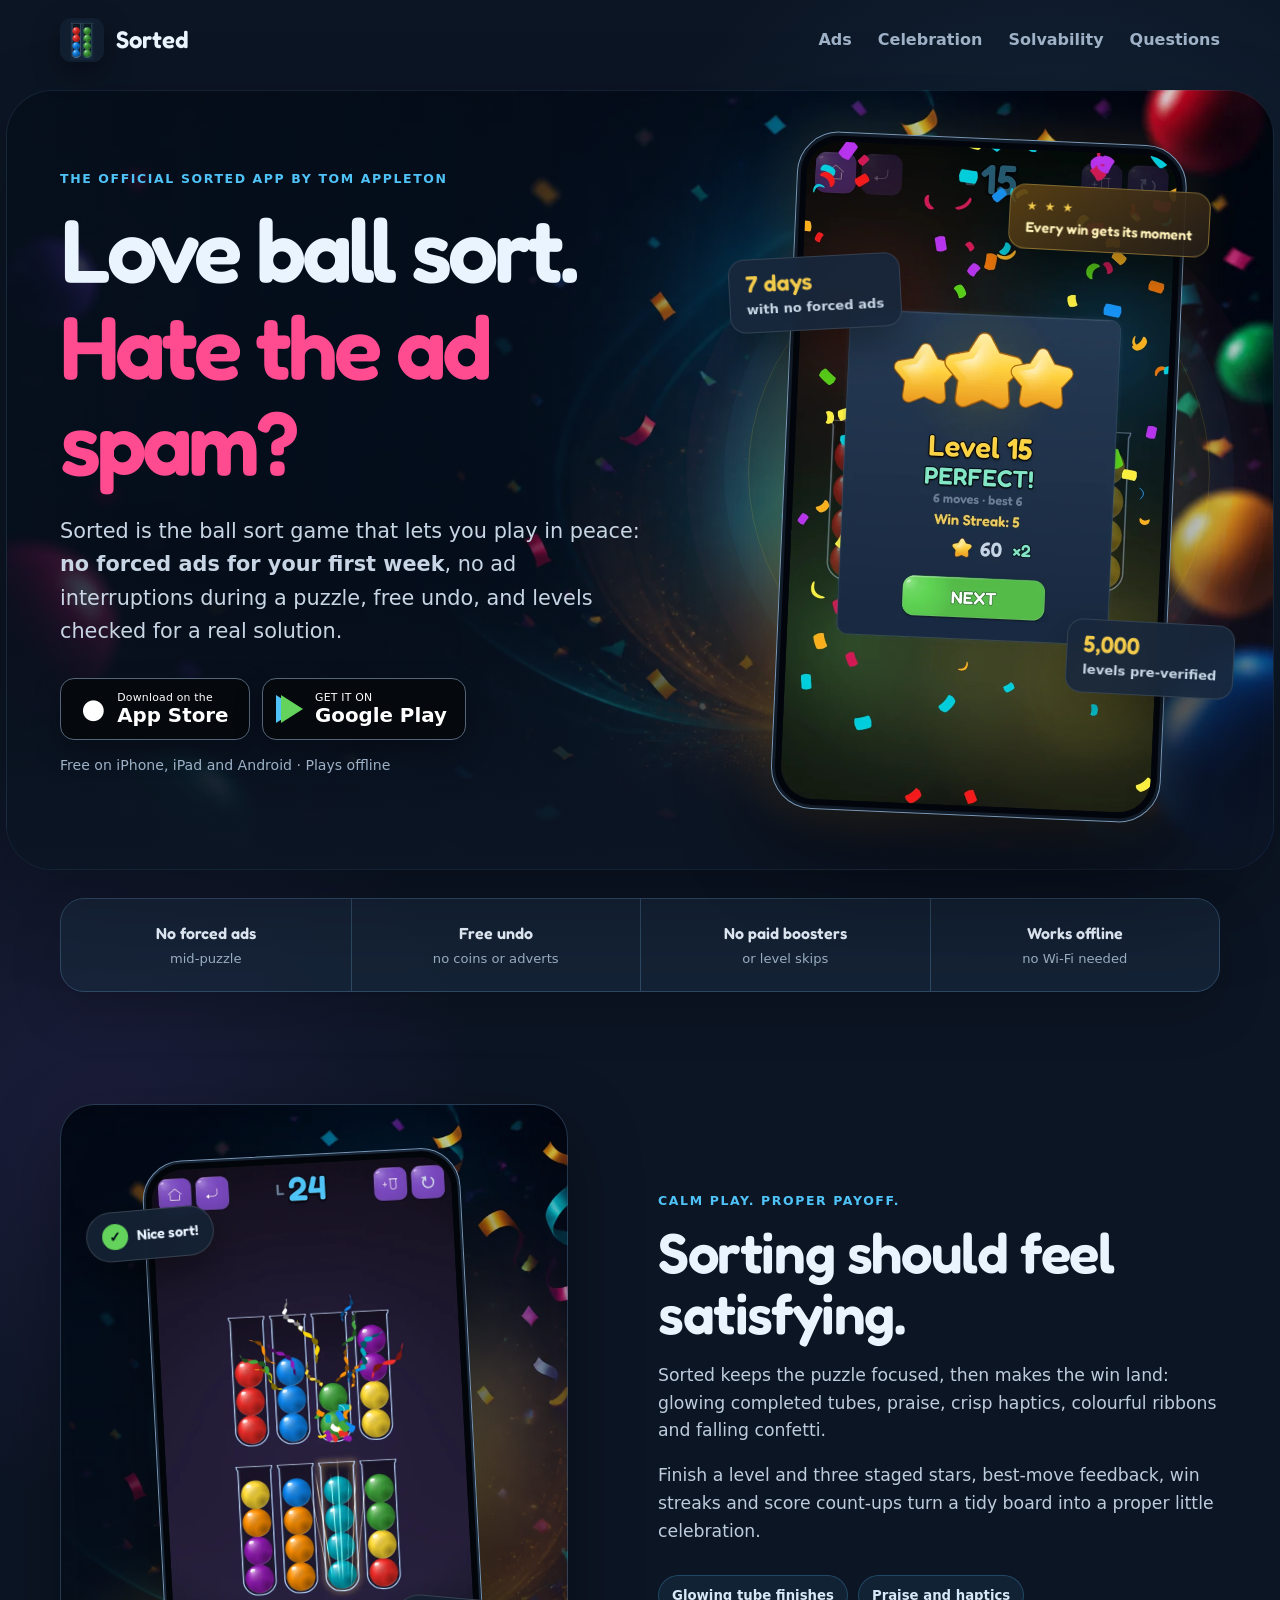
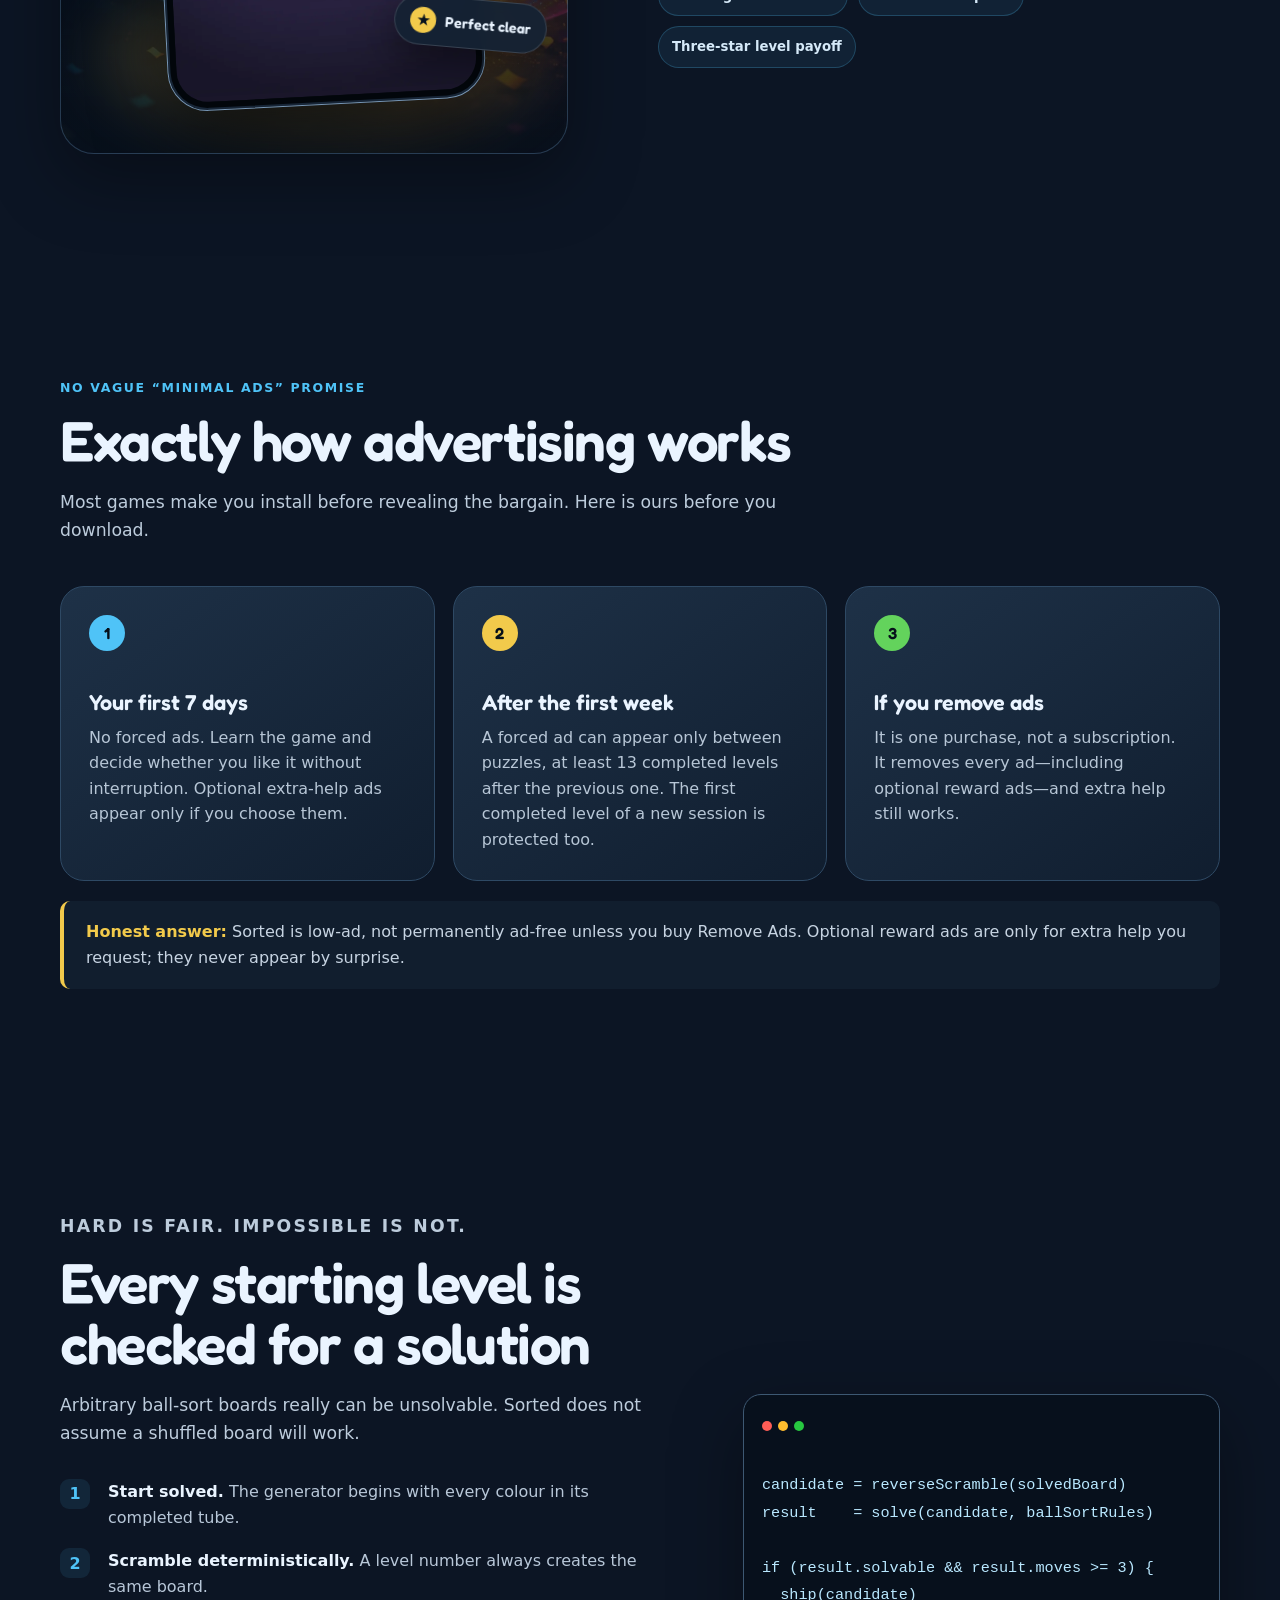
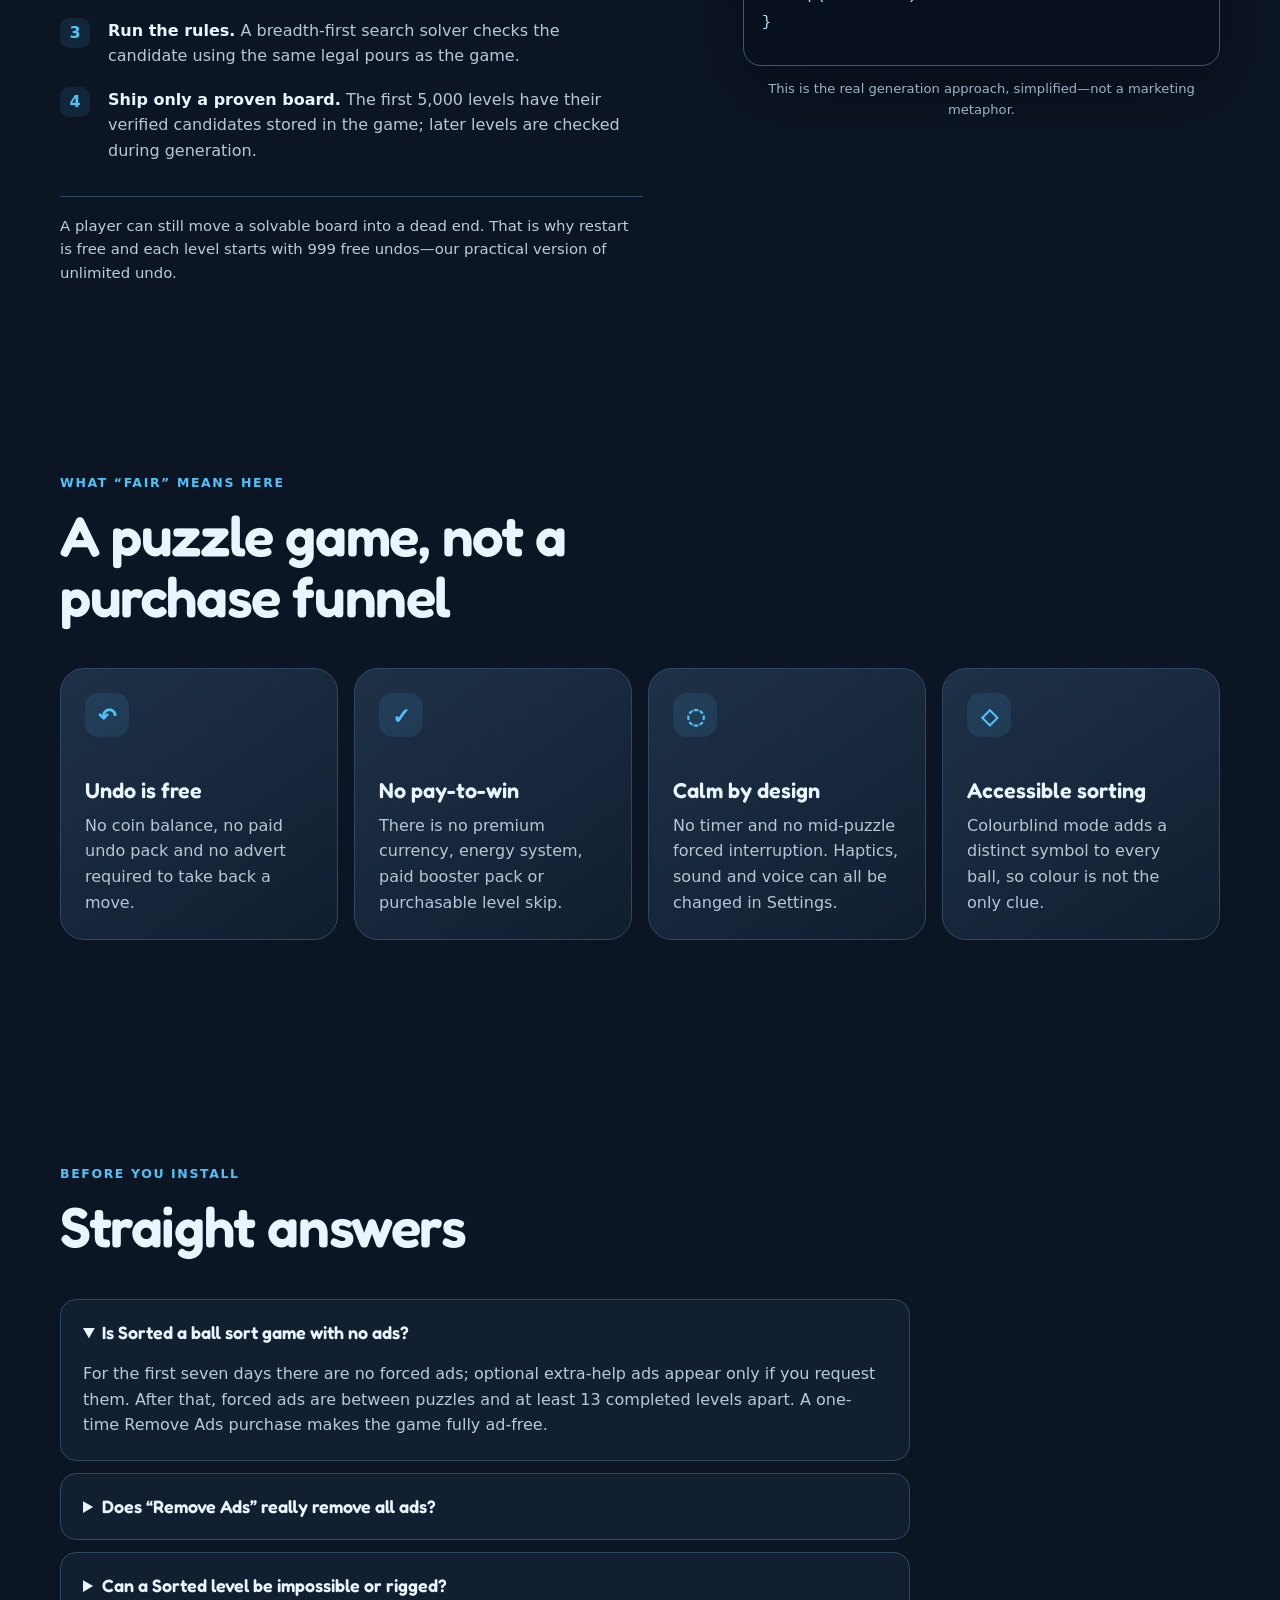
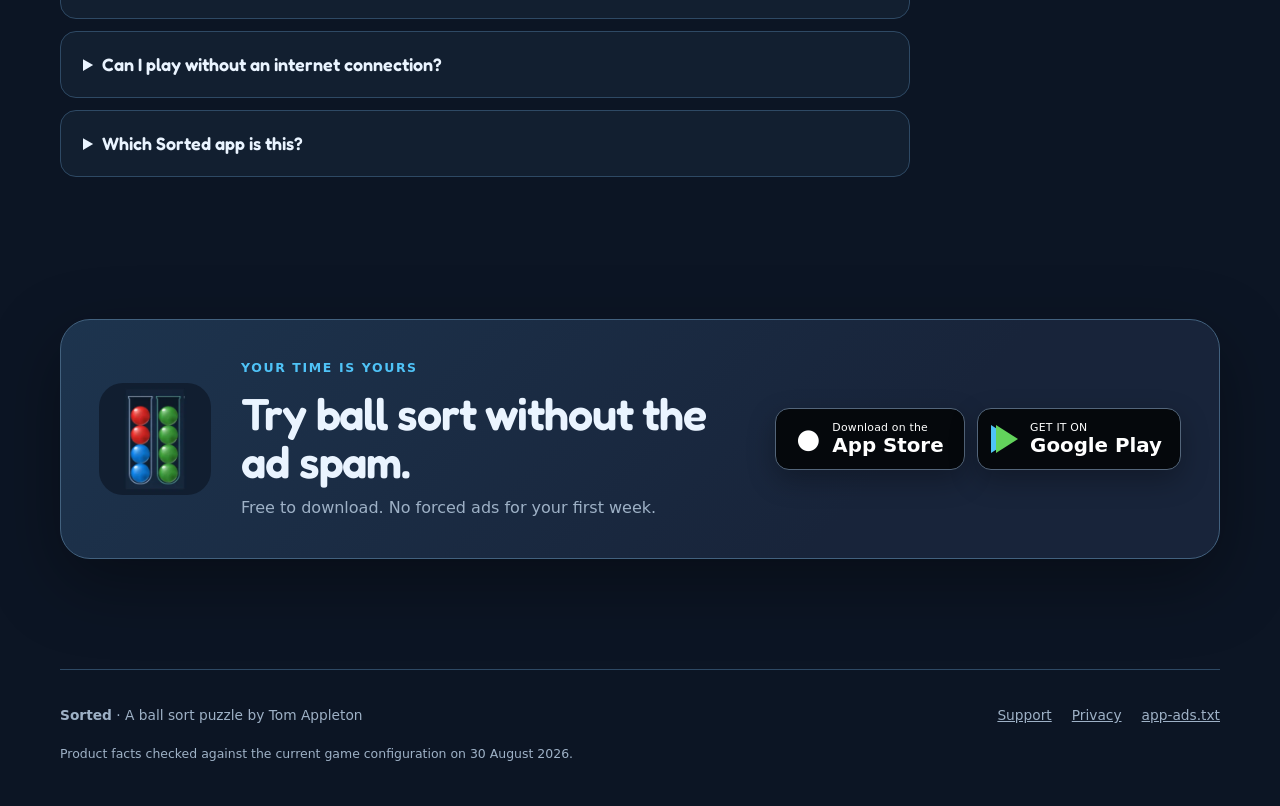
==== index.html @ 314ac83a "Make Sorted's celebration the visual hero" ====
<!doctype html>
<html lang="en-GB">
<head>
  <meta charset="utf-8">
  <meta name="viewport" content="width=device-width, initial-scale=1">
  <title>Sorted: Ball Sort Without Ad Spam | iPhone &amp; Android</title>
  <meta name="description" content="Sorted is a fair ball sort game: no forced ads for 7 days, then only between puzzles and at least 13 completed levels apart. Free undo and solvable levels.">
  <link rel="canonical" href="https://sortedballsort.com/">
  <meta name="robots" content="index,follow,max-image-preview:large,max-snippet:-1,max-video-preview:-1">
  <meta name="msvalidate.01" content="C25B80E7D1BDB212590860220D2B8833">
  <meta name="theme-color" content="#0c1524">

  <meta property="og:type" content="website">
  <meta property="og:site_name" content="Sorted Ball Sort">
  <meta property="og:title" content="Love ball sort. Hate the ad spam?">
  <meta property="og:description" content="Try Sorted: no forced ads for your first week, no interruptions mid-puzzle, free undo and 5,000 solution-checked levels.">
  <meta property="og:url" content="https://sortedballsort.com/">
  <meta property="og:image" content="https://sortedballsort.com/assets/sorted-ball-sort-no-ad-spam.png">
  <meta property="og:image:width" content="1200">
  <meta property="og:image:height" content="630">
  <meta property="og:image:alt" content="Sorted ball sort game with the words Love ball sort, hate the ad spam?">
  <meta name="twitter:card" content="summary_large_image">

  <link rel="icon" href="/assets/sorted-icon.webp" type="image/webp">
  <link rel="preload" href="/assets/fredoka-semibold.ttf" as="font" type="font/ttf" crossorigin>
  <link rel="preload" href="/assets/celebration-backdrop-v2.webp" as="image" type="image/webp">
  <link rel="preload" href="/assets/level-complete-celebration-v2.webp" as="image" type="image/webp" fetchpriority="high">
  <link rel="stylesheet" href="/styles.css">

  <script type="application/ld+json">
  {
    "@context": "https://schema.org",
    "@type": "MobileApplication",
    "name": "Sorted",
    "alternateName": ["Sorted Ball Sort", "Ball Sort Puzzle: Sorted", "SORTED - ball sort game"],
    "description": "A low-ad ball sort puzzle with free undo, solution-checked levels and offline play.",
    "url": "https://sortedballsort.com/",
    "image": "https://sortedballsort.com/assets/sorted-icon.webp",
    "screenshot": [
      "https://sortedballsort.com/assets/level-complete-celebration-v2.webp",
      "https://sortedballsort.com/assets/tube-celebration-v2.webp",
      "https://sortedballsort.com/assets/sorted-colorblind.webp"
    ],
    "applicationCategory": "GameApplication",
    "applicationSubCategory": "Puzzle game",
    "operatingSystem": "iOS 15 or later; Android 7 or later",
    "isAccessibleForFree": true,
    "offers": {
      "@type": "Offer",
      "price": "0",
      "priceCurrency": "USD",
      "description": "Free download with an optional one-time Remove Ads purchase"
    },
    "author": {
      "@type": "Person",
      "name": "Tom Appleton"
    },
    "publisher": {
      "@type": "Organization",
      "name": "Lodestone Games",
      "url": "https://lodestonegames.github.io/"
    },
    "sameAs": [
      "https://apps.apple.com/app/id6759809485",
      "https://play.google.com/store/apps/details?id=com.infinitygames.ballsort"
    ],
    "featureList": [
      "No forced ads for the first seven days",
      "Forced ads only between puzzles and at least thirteen completed levels apart",
      "Free undo with no purchase or ad required",
      "Five thousand pre-verified solvable levels",
      "Offline play",
      "Colourblind mode",
      "One-time Remove Ads purchase"
    ]
  }
  </script>
</head>
<body>
  <a class="skip-link" href="#main">Skip to content</a>

  <header class="site-header" aria-label="Main navigation">
    <a class="brand" href="/" aria-label="Sorted home">
      <img src="/assets/sorted-icon.webp" width="44" height="44" alt="">
      <span>Sorted</span>
    </a>
    <nav>
      <a href="#ads">Ads</a>
      <a href="#celebration">Celebration</a>
      <a href="#solvable">Solvability</a>
      <a href="#questions">Questions</a>
    </nav>
  </header>

  <main id="main">
    <section class="hero">
      <div class="hero-backdrop" aria-hidden="true"></div>
      <div class="hero-copy">
        <p class="eyebrow">The official Sorted app by Tom Appleton</p>
        <h1>Love ball sort.<br><span>Hate the ad spam?</span></h1>
        <p class="lede">Sorted is the ball sort game that lets you play in peace: <strong>no forced ads for your first week</strong>, no ad interruptions during a puzzle, free undo, and levels checked for a real solution.</p>
        <div class="store-actions" aria-label="Download Sorted">
          <a class="store-button apple" href="/go/ios/" rel="nofollow">
            <span class="store-mark" aria-hidden="true">●</span>
            <span><small>Download on the</small>App Store</span>
          </a>
          <a class="store-button play" href="/go/android/" rel="nofollow">
            <span class="play-mark" aria-hidden="true"></span>
            <span><small>GET IT ON</small>Google Play</span>
          </a>
        </div>
        <p class="platform-note">Free on iPhone, iPad and Android · Plays offline</p>
      </div>

      <div class="hero-visual" aria-label="Sorted celebrating a perfectly completed ball-sort level">
        <div class="celebration-ring" aria-hidden="true"></div>
        <div class="phone-frame hero-phone">
          <img src="/assets/level-complete-celebration-v2.webp" width="700" height="1244" alt="Sorted level 15 complete with three gold stars, Perfect praise, a five-win streak and falling confetti" fetchpriority="high">
        </div>
        <div class="proof-chip chip-one"><strong>7 days</strong><span>with no forced ads</span></div>
        <div class="proof-chip chip-two"><strong>5,000</strong><span>levels pre-verified</span></div>
        <div class="fanfare-chip"><span aria-hidden="true">★ ★ ★</span><strong>Every win gets its moment</strong></div>
      </div>
    </section>

    <section class="trust-strip" aria-label="Key benefits">
      <div><strong>No forced ads</strong><span>mid-puzzle</span></div>
      <div><strong>Free undo</strong><span>no coins or adverts</span></div>
      <div><strong>No paid boosters</strong><span>or level skips</span></div>
      <div><strong>Works offline</strong><span>no Wi-Fi needed</span></div>
    </section>

    <section class="section celebration-section" id="celebration">
      <div class="celebration-showcase">
        <div class="celebration-screen">
          <img src="/assets/tube-celebration-v2.webp" width="700" height="1244" alt="A completed cyan tube glowing as colourful curled confetti flies across a real Sorted puzzle" loading="lazy">
        </div>
        <div class="celebration-badge badge-praise"><span>✓</span><strong>Nice sort!</strong></div>
        <div class="celebration-badge badge-reward"><span>★</span><strong>Perfect clear</strong></div>
      </div>
      <div class="celebration-copy">
        <p class="eyebrow">Calm play. Proper payoff.</p>
        <h2>Sorting should feel satisfying.</h2>
        <p>Sorted keeps the puzzle focused, then makes the win land: glowing completed tubes, praise, crisp haptics, colourful ribbons and falling confetti.</p>
        <p>Finish a level and three staged stars, best-move feedback, win streaks and score count-ups turn a tidy board into a proper little celebration.</p>
        <div class="reward-notes" aria-label="Celebration features">
          <span>Glowing tube finishes</span>
          <span>Praise and haptics</span>
          <span>Three-star level payoff</span>
        </div>
      </div>
    </section>

    <section class="section ads-section" id="ads">
      <div class="section-heading">
        <p class="eyebrow">No vague “minimal ads” promise</p>
        <h2>Exactly how advertising works</h2>
        <p>Most games make you install before revealing the bargain. Here is ours before you download.</p>
      </div>

      <div class="ad-timeline">
        <article>
          <span class="step">1</span>
          <h3>Your first 7 days</h3>
          <p>No forced ads. Learn the game and decide whether you like it without interruption. Optional extra-help ads appear only if you choose them.</p>
        </article>
        <article>
          <span class="step">2</span>
          <h3>After the first week</h3>
          <p>A forced ad can appear only between puzzles, at least 13 completed levels after the previous one. The first completed level of a new session is protected too.</p>
        </article>
        <article>
          <span class="step">3</span>
          <h3>If you remove ads</h3>
          <p>It is one purchase, not a subscription. It removes every ad—including optional reward ads—and extra help still works.</p>
        </article>
      </div>

      <aside class="honest-note">
        <strong>Honest answer:</strong> Sorted is low-ad, not permanently ad-free unless you buy Remove Ads. Optional reward ads are only for extra help you request; they never appear by surprise.
      </aside>
    </section>

    <section class="section solvable-section" id="solvable">
      <div class="solvable-copy">
        <p class="eyebrow">Hard is fair. Impossible is not.</p>
        <h2>Every starting level is checked for a solution</h2>
        <p>Arbitrary ball-sort boards really can be unsolvable. Sorted does not assume a shuffled board will work.</p>
        <ol class="verification-list">
          <li><strong>Start solved.</strong> The generator begins with every colour in its completed tube.</li>
          <li><strong>Scramble deterministically.</strong> A level number always creates the same board.</li>
          <li><strong>Run the rules.</strong> A breadth-first search solver checks the candidate using the same legal pours as the game.</li>
          <li><strong>Ship only a proven board.</strong> The first 5,000 levels have their verified candidates stored in the game; later levels are checked during generation.</li>
        </ol>
        <p class="fine-print">A player can still move a solvable board into a dead end. That is why restart is free and each level starts with 999 free undos—our practical version of unlimited undo.</p>
      </div>
      <figure class="code-proof">
        <div class="code-window" aria-label="Plain-language outline of the level verification process">
          <span class="code-dot red"></span><span class="code-dot yellow"></span><span class="code-dot green"></span>
          <pre><code>candidate = reverseScramble(solvedBoard)
result    = solve(candidate, ballSortRules)

if (result.solvable &amp;&amp; result.moves &gt;= 3) {
  ship(candidate)
}</code></pre>
        </div>
        <figcaption>This is the real generation approach, simplified—not a marketing metaphor.</figcaption>
      </figure>
    </section>

    <section class="section fair-section">
      <div class="section-heading narrow">
        <p class="eyebrow">What “fair” means here</p>
        <h2>A puzzle game, not a purchase funnel</h2>
      </div>
      <div class="feature-grid">
        <article><span aria-hidden="true">↶</span><h3>Undo is free</h3><p>No coin balance, no paid undo pack and no advert required to take back a move.</p></article>
        <article><span aria-hidden="true">✓</span><h3>No pay-to-win</h3><p>There is no premium currency, energy system, paid booster pack or purchasable level skip.</p></article>
        <article><span aria-hidden="true">◌</span><h3>Calm by design</h3><p>No timer and no mid-puzzle forced interruption. Haptics, sound and voice can all be changed in Settings.</p></article>
        <article><span aria-hidden="true">◇</span><h3>Accessible sorting</h3><p>Colourblind mode adds a distinct symbol to every ball, so colour is not the only clue.</p></article>
      </div>
    </section>

    <section class="section questions" id="questions">
      <div class="section-heading narrow">
        <p class="eyebrow">Before you install</p>
        <h2>Straight answers</h2>
      </div>
      <div class="qa-list">
        <details open>
          <summary>Is Sorted a ball sort game with no ads?</summary>
          <p>For the first seven days there are no forced ads; optional extra-help ads appear only if you request them. After that, forced ads are between puzzles and at least 13 completed levels apart. A one-time Remove Ads purchase makes the game fully ad-free.</p>
        </details>
        <details>
          <summary>Does “Remove Ads” really remove all ads?</summary>
          <p>Yes. It blocks forced interstitials and bypasses optional reward ads. There is no subscription.</p>
        </details>
        <details>
          <summary>Can a Sorted level be impossible or rigged?</summary>
          <p>The starting board of every level is solution-checked. You can make choices that lead to a dead end, but the level itself starts with a proven route to completion. Undo and restart do not cost money.</p>
        </details>
        <details>
          <summary>Can I play without an internet connection?</summary>
          <p>Yes. The puzzles and progress work offline. A connection is needed for store purchases and any ad that you choose or become eligible to see.</p>
        </details>
        <details>
          <summary>Which Sorted app is this?</summary>
          <p>This is the official game by Tom Appleton: Apple App Store ID <code>6759809485</code> and Android package <code>com.infinitygames.ballsort</code>.</p>
        </details>
      </div>
    </section>

    <section class="final-cta">
      <img src="/assets/sorted-icon.webp" width="112" height="112" alt="Sorted app icon">
      <div>
        <p class="eyebrow">Your time is yours</p>
        <h2>Try ball sort without the ad spam.</h2>
        <p>Free to download. No forced ads for your first week.</p>
      </div>
      <div class="store-actions" aria-label="Download Sorted">
        <a class="store-button apple" href="/go/ios/" rel="nofollow"><span class="store-mark" aria-hidden="true">●</span><span><small>Download on the</small>App Store</span></a>
        <a class="store-button play" href="/go/android/" rel="nofollow"><span class="play-mark" aria-hidden="true"></span><span><small>GET IT ON</small>Google Play</span></a>
      </div>
    </section>
  </main>

  <footer>
    <div><strong>Sorted</strong> · A ball sort puzzle by Tom Appleton</div>
    <div class="footer-links">
      <a href="https://lodestonegames.github.io/support.html">Support</a>
      <a href="https://lodestonegames.github.io/">Privacy</a>
      <a href="/app-ads.txt">app-ads.txt</a>
    </div>
    <p>Product facts checked against the current game configuration on 30 August 2026.</p>
  </footer>
  <!-- Cloudflare Web Analytics -->
  <script type="module" src="https://static.cloudflareinsights.com/beacon.min.js" data-cf-beacon='{"token":"e6c3c8dfeed9445b9e9b5ae4e7beff95"}'></script>
  <!-- End Cloudflare Web Analytics -->
</body>
</html>
---- styles.css ----
@font-face {
  font-family: "Fredoka";
  src: url("/assets/fredoka-semibold.ttf") format("truetype");
  font-display: swap;
  font-weight: 600;
}

:root {
  --ink: #eaf4ff;
  --muted: #9eb1c6;
  --bg: #0c1524;
  --bg-soft: #111e30;
  --panel: #17273b;
  --panel-border: #2e4964;
  --cyan: #4fc3f7;
  --green: #63d35c;
  --gold: #f2ca4b;
  --pink: #ff4c90;
  --purple: #8451cd;
  --radius: 24px;
  --shadow: 0 24px 70px rgb(0 0 0 / 35%);
}

* { box-sizing: border-box; }

html { scroll-behavior: smooth; }

body {
  margin: 0;
  overflow-x: hidden;
  color: var(--ink);
  background:
    radial-gradient(circle at 82% 6%, rgb(79 195 247 / 13%), transparent 28rem),
    radial-gradient(circle at 8% 20%, rgb(132 81 205 / 13%), transparent 24rem),
    var(--bg);
  font-family: Inter, ui-sans-serif, system-ui, -apple-system, BlinkMacSystemFont, "Segoe UI", sans-serif;
  line-height: 1.6;
  -webkit-font-smoothing: antialiased;
}

a { color: inherit; }

.skip-link {
  position: fixed;
  z-index: 100;
  top: 10px;
  left: 10px;
  transform: translateY(-150%);
  padding: 10px 14px;
  border-radius: 10px;
  color: #07111c;
  background: var(--cyan);
  font-weight: 800;
}

.skip-link:focus { transform: none; }

.site-header {
  position: relative;
  z-index: 10;
  display: flex;
  align-items: center;
  justify-content: space-between;
  width: min(1160px, calc(100% - 40px));
  margin: 0 auto;
  padding: 18px 0;
}

.brand {
  display: inline-flex;
  gap: 12px;
  align-items: center;
  text-decoration: none;
  font: 600 1.5rem/1 "Fredoka", sans-serif;
}

.brand img { border-radius: 11px; box-shadow: 0 10px 28px rgb(0 0 0 / 35%); }

nav { display: flex; gap: 26px; }
nav a { color: var(--muted); text-decoration: none; font-weight: 700; }
nav a:hover, nav a:focus-visible { color: var(--cyan); }

.hero {
  position: relative;
  isolation: isolate;
  display: grid;
  grid-template-columns: minmax(0, 1.1fr) minmax(340px, .9fr);
  gap: clamp(42px, 7vw, 90px);
  align-items: center;
  width: min(1160px, calc(100% - 40px));
  min-height: 760px;
  margin: 0 auto;
  padding: 54px 0 86px;
}

.hero-backdrop {
  position: absolute;
  z-index: -2;
  inset: 10px -54px 28px;
  border: 1px solid rgb(92 146 186 / 18%);
  border-radius: 46px;
  background:
    linear-gradient(90deg, rgb(7 17 29 / 82%) 0%, rgb(7 17 29 / 42%) 45%, rgb(7 17 29 / 2%) 80%),
    url("/assets/celebration-backdrop-v2.webp") 50% 50% / cover no-repeat;
  box-shadow: 0 34px 100px rgb(0 0 0 / 28%);
  opacity: .88;
  overflow: hidden;
}

.hero-backdrop::after {
  content: "";
  position: absolute;
  inset: 0;
  background: linear-gradient(180deg, transparent 58%, var(--bg) 100%);
}

.hero-copy { position: relative; z-index: 3; }

.eyebrow {
  margin: 0 0 12px;
  color: var(--cyan);
  font-size: .78rem;
  font-weight: 900;
  letter-spacing: .13em;
  text-transform: uppercase;
}

h1, h2, h3 {
  margin-top: 0;
  font-family: "Fredoka", ui-rounded, sans-serif;
  line-height: 1.08;
}

h1 {
  max-width: 740px;
  margin-bottom: 24px;
  font-size: clamp(3.2rem, 7vw, 6.15rem);
  letter-spacing: -.045em;
}

h1 span { color: var(--pink); }

.lede {
  max-width: 670px;
  margin: 0 0 30px;
  color: #c7d5e4;
  font-size: clamp(1.08rem, 2vw, 1.3rem);
}

.store-actions { display: flex; flex-wrap: wrap; gap: 12px; }

.store-button {
  display: inline-flex;
  align-items: center;
  justify-content: center;
  min-width: 190px;
  min-height: 62px;
  gap: 12px;
  padding: 9px 18px;
  border: 1px solid #53657a;
  border-radius: 14px;
  color: #fff;
  background: #05080c;
  box-shadow: 0 10px 28px rgb(0 0 0 / 28%);
  text-decoration: none;
  font-size: 1.24rem;
  font-weight: 650;
  line-height: 1.05;
  transition: transform .16s ease, border-color .16s ease;
}

.store-button:hover, .store-button:focus-visible { transform: translateY(-2px); border-color: var(--cyan); }
.store-button small { display: block; margin-bottom: 3px; font-size: .68rem; font-weight: 500; letter-spacing: .02em; }
.store-mark { font-size: 1.7rem; }
.play-mark { width: 0; height: 0; border-top: 14px solid transparent; border-bottom: 14px solid transparent; border-left: 22px solid var(--green); filter: drop-shadow(-5px 0 0 var(--cyan)); }
.platform-note { margin: 14px 0 0; color: var(--muted); font-size: .88rem; }

.hero-visual { position: relative; display: grid; place-items: center; min-height: 650px; }
.hero-visual::before { content: ""; position: absolute; inset: 7% -8% 3%; border-radius: 50%; background: radial-gradient(circle, rgb(255 205 75 / 30%), rgb(79 195 247 / 17%) 36%, transparent 68%); filter: blur(8px); }

.celebration-ring {
  position: absolute;
  width: min(520px, 96%);
  aspect-ratio: 1;
  border: 1px solid rgb(255 217 102 / 18%);
  border-radius: 50%;
  box-shadow:
    0 0 0 24px rgb(79 195 247 / 4%),
    0 0 0 62px rgb(255 76 144 / 3%),
    inset 0 0 70px rgb(255 205 75 / 9%);
}

.phone-frame {
  position: relative;
  z-index: 1;
  width: min(350px, 76vw);
  padding: 9px;
  border: 1px solid #4d6782;
  border-radius: 42px;
  background: #02060c;
  box-shadow: var(--shadow), inset 0 0 0 3px #111b28;
  transform: rotate(2deg);
}

.phone-frame img { display: block; width: 100%; height: auto; border-radius: 33px; }

.hero-phone {
  width: min(390px, 78vw);
  border-color: #7998b7;
  box-shadow:
    0 38px 90px rgb(0 0 0 / 48%),
    0 0 55px rgb(255 208 82 / 14%),
    inset 0 0 0 3px #111b28;
  transform: rotate(2.5deg) translateY(4px);
}

.proof-chip {
  position: absolute;
  z-index: 2;
  display: grid;
  min-width: 150px;
  padding: 12px 16px;
  border: 1px solid rgb(255 255 255 / 12%);
  border-radius: 16px;
  background: rgb(23 39 59 / 92%);
  box-shadow: 0 18px 40px rgb(0 0 0 / 32%);
  backdrop-filter: blur(10px);
}

.proof-chip strong { color: var(--gold); font: 600 1.45rem/1 "Fredoka", sans-serif; }
.proof-chip span { margin-top: 4px; color: #c6d5e4; font-size: .82rem; font-weight: 700; }
.chip-one { top: 18%; left: -2%; transform: rotate(-3deg); }
.chip-two { right: -3%; bottom: 17%; transform: rotate(3deg); }

.fanfare-chip {
  position: absolute;
  z-index: 3;
  right: 2%;
  top: 8%;
  display: grid;
  gap: 3px;
  padding: 12px 16px;
  border: 1px solid rgb(255 217 102 / 34%);
  border-radius: 16px;
  color: #fff3ba;
  background: linear-gradient(145deg, rgb(92 65 19 / 92%), rgb(35 28 23 / 94%));
  box-shadow: 0 18px 45px rgb(0 0 0 / 38%);
  transform: rotate(3deg);
}
.fanfare-chip span { color: var(--gold); font-size: .75rem; letter-spacing: .14em; }
.fanfare-chip strong { font: 600 .88rem/1.2 "Fredoka", sans-serif; }

.trust-strip {
  display: grid;
  grid-template-columns: repeat(4, 1fr);
  width: min(1160px, calc(100% - 40px));
  margin: 0 auto;
  border: 1px solid var(--panel-border);
  border-radius: var(--radius);
  background: rgb(23 39 59 / 75%);
  box-shadow: 0 20px 50px rgb(0 0 0 / 18%);
}

.trust-strip div { display: grid; gap: 2px; padding: 22px; text-align: center; }
.trust-strip div + div { border-left: 1px solid var(--panel-border); }
.trust-strip strong { font-family: "Fredoka", sans-serif; }
.trust-strip span { color: var(--muted); font-size: .82rem; }

.celebration-section {
  display: grid;
  grid-template-columns: minmax(380px, .95fr) minmax(0, 1.05fr);
  gap: clamp(42px, 7vw, 90px);
  align-items: center;
  padding-top: 94px;
  padding-bottom: 94px;
}

.celebration-showcase {
  position: relative;
  min-height: 650px;
  display: grid;
  place-items: center;
  border: 1px solid rgb(77 112 145 / 45%);
  border-radius: 34px;
  background:
    linear-gradient(180deg, rgb(8 17 29 / 18%), rgb(8 17 29 / 88%)),
    url("/assets/celebration-backdrop-v2.webp") 68% 50% / cover no-repeat;
  box-shadow: var(--shadow);
  overflow: hidden;
}

.celebration-showcase::after {
  content: "";
  position: absolute;
  inset: auto 8% 3%;
  height: 24%;
  border-radius: 50%;
  background: rgb(255 201 74 / 18%);
  filter: blur(32px);
}

.celebration-screen {
  position: relative;
  z-index: 2;
  width: min(318px, 72%);
  padding: 8px;
  border: 1px solid #7695b4;
  border-radius: 40px;
  background: #02060b;
  box-shadow: 0 32px 70px rgb(0 0 0 / 55%), inset 0 0 0 2px #172536;
  transform: rotate(-3deg);
}

.celebration-screen img { display: block; width: 100%; height: auto; border-radius: 32px; }

.celebration-badge {
  position: absolute;
  z-index: 3;
  display: flex;
  gap: 9px;
  align-items: center;
  padding: 11px 15px;
  border: 1px solid rgb(255 255 255 / 15%);
  border-radius: 999px;
  background: rgb(20 34 52 / 92%);
  box-shadow: 0 16px 35px rgb(0 0 0 / 35%);
  backdrop-filter: blur(10px);
  font: 600 .9rem/1 "Fredoka", sans-serif;
}

.celebration-badge span { display: grid; place-items: center; width: 26px; height: 26px; border-radius: 50%; color: #07111d; }
.badge-praise { left: 5%; top: 16%; transform: rotate(-5deg); }
.badge-praise span { background: var(--green); }
.badge-reward { right: 4%; bottom: 16%; transform: rotate(5deg); }
.badge-reward span { background: var(--gold); }

.celebration-copy > p:not(.eyebrow) { max-width: 650px; color: #bdccdc; font-size: 1.08rem; }

.reward-notes { display: flex; flex-wrap: wrap; gap: 10px; margin-top: 30px; }
.reward-notes span { padding: 9px 13px; border: 1px solid rgb(79 195 247 / 24%); border-radius: 999px; color: #d5e9f8; background: rgb(79 195 247 / 8%); font-size: .83rem; font-weight: 800; }

.section { width: min(1160px, calc(100% - 40px)); margin: 0 auto; padding: 112px 0; }
.section-heading { max-width: 780px; margin-bottom: 42px; }
.section-heading.narrow { max-width: 650px; }
h2 { margin-bottom: 18px; font-size: clamp(2.3rem, 4.4vw, 4rem); letter-spacing: -.025em; }
.section-heading > p:last-child, .solvable-copy > p { color: #bdccdc; font-size: 1.08rem; }

.ad-timeline { display: grid; grid-template-columns: repeat(3, 1fr); gap: 18px; counter-reset: step; }
.ad-timeline article, .feature-grid article {
  border: 1px solid var(--panel-border);
  border-radius: var(--radius);
  background: linear-gradient(145deg, rgb(31 50 73 / 96%), rgb(17 30 48 / 96%));
}
.ad-timeline article { padding: 28px; }
.step { display: grid; place-items: center; width: 36px; height: 36px; margin-bottom: 40px; border-radius: 50%; color: #06101a; background: var(--cyan); font: 600 1rem "Fredoka", sans-serif; }
.ad-timeline article:nth-child(2) .step { background: var(--gold); }
.ad-timeline article:nth-child(3) .step { background: var(--green); }
.ad-timeline h3, .feature-grid h3 { margin-bottom: 10px; font-size: 1.35rem; }
.ad-timeline p, .feature-grid p { margin: 0; color: #b7c6d6; }

.honest-note { margin-top: 20px; padding: 18px 22px; border-left: 4px solid var(--gold); border-radius: 10px; color: #c7d4e2; background: #111e2e; }
.honest-note strong { color: var(--gold); }

.solvable-section { display: grid; grid-template-columns: minmax(0, 1.1fr) minmax(340px, .9fr); gap: clamp(46px, 8vw, 100px); align-items: center; }
.verification-list { display: grid; gap: 18px; margin: 32px 0; padding: 0; list-style: none; counter-reset: proof; }
.verification-list li { position: relative; padding-left: 48px; color: #b8c7d8; }
.verification-list li::before { counter-increment: proof; content: counter(proof); position: absolute; left: 0; top: 0; display: grid; place-items: center; width: 30px; height: 30px; border-radius: 9px; color: var(--cyan); background: rgb(79 195 247 / 10%); font-weight: 900; }
.verification-list strong { color: var(--ink); }
.fine-print { padding-top: 18px; border-top: 1px solid var(--panel-border); font-size: .93rem !important; }

.code-proof { margin: 0; }
.code-window { overflow: hidden; padding: 18px; border: 1px solid #3d5872; border-radius: 18px; background: #07101c; box-shadow: var(--shadow); }
.code-dot { display: inline-block; width: 10px; height: 10px; margin-right: 6px; border-radius: 50%; }
.code-dot.red { background: #ff5d56; } .code-dot.yellow { background: #ffbd2e; } .code-dot.green { background: #27c840; }
.code-window pre { overflow-x: auto; margin: 34px 0 10px; color: #b9e8ff; font: 500 clamp(.77rem, 1.5vw, .95rem)/1.8 ui-monospace, SFMono-Regular, Menlo, Consolas, monospace; }
.code-proof figcaption { margin-top: 12px; color: var(--muted); font-size: .82rem; text-align: center; }

.fair-section { padding-top: 60px; }
.feature-grid { display: grid; grid-template-columns: repeat(4, 1fr); gap: 16px; }
.feature-grid article { padding: 24px; }
.feature-grid article > span { display: grid; place-items: center; width: 44px; height: 44px; margin-bottom: 42px; border-radius: 14px; color: var(--cyan); background: rgb(79 195 247 / 10%); font: 600 1.4rem "Fredoka", sans-serif; }

.qa-list { display: grid; gap: 12px; max-width: 850px; }
.qa-list details { border: 1px solid var(--panel-border); border-radius: 16px; background: rgb(20 34 52 / 80%); }
.qa-list summary { cursor: pointer; padding: 20px 54px 20px 22px; font: 600 1.12rem/1.4 "Fredoka", sans-serif; }
.qa-list details p { margin: -4px 22px 22px; color: #bac9d9; }
.qa-list code { overflow-wrap: anywhere; color: var(--cyan); }

.final-cta {
  display: grid;
  grid-template-columns: auto 1fr auto;
  gap: 30px;
  align-items: center;
  width: min(1160px, calc(100% - 40px));
  margin: 30px auto 110px;
  padding: 38px;
  border: 1px solid #42617e;
  border-radius: 30px;
  background: linear-gradient(135deg, #1d344e, #18243a 70%);
  box-shadow: var(--shadow);
}
.final-cta img { border-radius: 24px; }
.final-cta h2 { margin-bottom: 8px; font-size: clamp(2rem, 3.5vw, 3.2rem); }
.final-cta p:not(.eyebrow) { margin: 0; color: var(--muted); }
.final-cta .store-actions { justify-content: flex-end; }

footer {
  display: grid;
  grid-template-columns: 1fr auto;
  gap: 18px;
  width: min(1160px, calc(100% - 40px));
  margin: 0 auto;
  padding: 34px 0 42px;
  border-top: 1px solid var(--panel-border);
  color: var(--muted);
  font-size: .86rem;
}
.footer-links { display: flex; gap: 20px; }
footer p { grid-column: 1 / -1; margin: 0; font-size: .78rem; }

@media (max-width: 960px) {
  .hero { grid-template-columns: 1fr 390px; gap: 26px; }
  .proof-chip { display: none; }
  .fanfare-chip { right: -1%; }
  .feature-grid { grid-template-columns: repeat(2, 1fr); }
  .final-cta { grid-template-columns: auto 1fr; }
  .final-cta .store-actions { grid-column: 1 / -1; justify-content: flex-start; }
}

@media (max-width: 760px) {
  .site-header nav { display: none; }
  .hero { display: flex; flex-direction: column; min-height: 0; padding-top: 56px; }
  .hero-backdrop { inset: 14px -10px 18px; background-position: 66% 50%; }
  .hero-copy { text-align: center; }
  .hero-copy .store-actions { justify-content: center; }
  .hero-visual { width: 100%; min-height: 600px; }
  .hero-visual::before { inset: 7% 0 3%; }
  .fanfare-chip { right: 4%; top: 6%; }
  .trust-strip { grid-template-columns: repeat(2, 1fr); }
  .trust-strip div:nth-child(3) { border-left: 0; border-top: 1px solid var(--panel-border); }
  .trust-strip div:nth-child(4) { border-top: 1px solid var(--panel-border); }
  .ad-timeline { grid-template-columns: 1fr; }
  .step { margin-bottom: 22px; }
  .celebration-section { grid-template-columns: 1fr; }
  .celebration-copy { order: -1; text-align: center; }
  .reward-notes { justify-content: center; }
  .solvable-section { grid-template-columns: 1fr; }
  .code-proof { order: -1; }
  .final-cta { text-align: center; grid-template-columns: 1fr; justify-items: center; padding: 28px 22px; }
  .final-cta .store-actions { grid-column: auto; justify-content: center; }
  footer { grid-template-columns: 1fr; text-align: center; }
  .footer-links { justify-content: center; }
}

@media (max-width: 500px) {
  .site-header, .hero, .trust-strip, .section, .final-cta, footer { width: min(100% - 28px, 1160px); }
  h1 { font-size: clamp(2.8rem, 15vw, 4.3rem); }
  .hero { padding-bottom: 58px; }
  .store-actions { display: grid; width: 100%; }
  .store-button { width: 100%; }
  .hero-visual { min-height: 535px; }
  .phone-frame { width: min(310px, 82vw); }
  .hero-phone { width: min(320px, 82vw); }
  .fanfare-chip { right: 0; top: 2%; padding: 10px 13px; }
  .section { padding: 82px 0; }
  .celebration-showcase { min-height: 560px; }
  .celebration-screen { width: min(286px, 76%); }
  .celebration-badge { font-size: .78rem; }
  .badge-praise { left: 2%; }
  .badge-reward { right: 1%; }
  .trust-strip { grid-template-columns: 1fr; }
  .trust-strip div + div { border-top: 1px solid var(--panel-border); border-left: 0; }
  .feature-grid { grid-template-columns: 1fr; }
  .feature-grid article > span { margin-bottom: 28px; }
  .final-cta { margin-bottom: 80px; }
}

@media (prefers-reduced-motion: reduce) {
  html { scroll-behavior: auto; }
  .store-button { transition: none; }
}
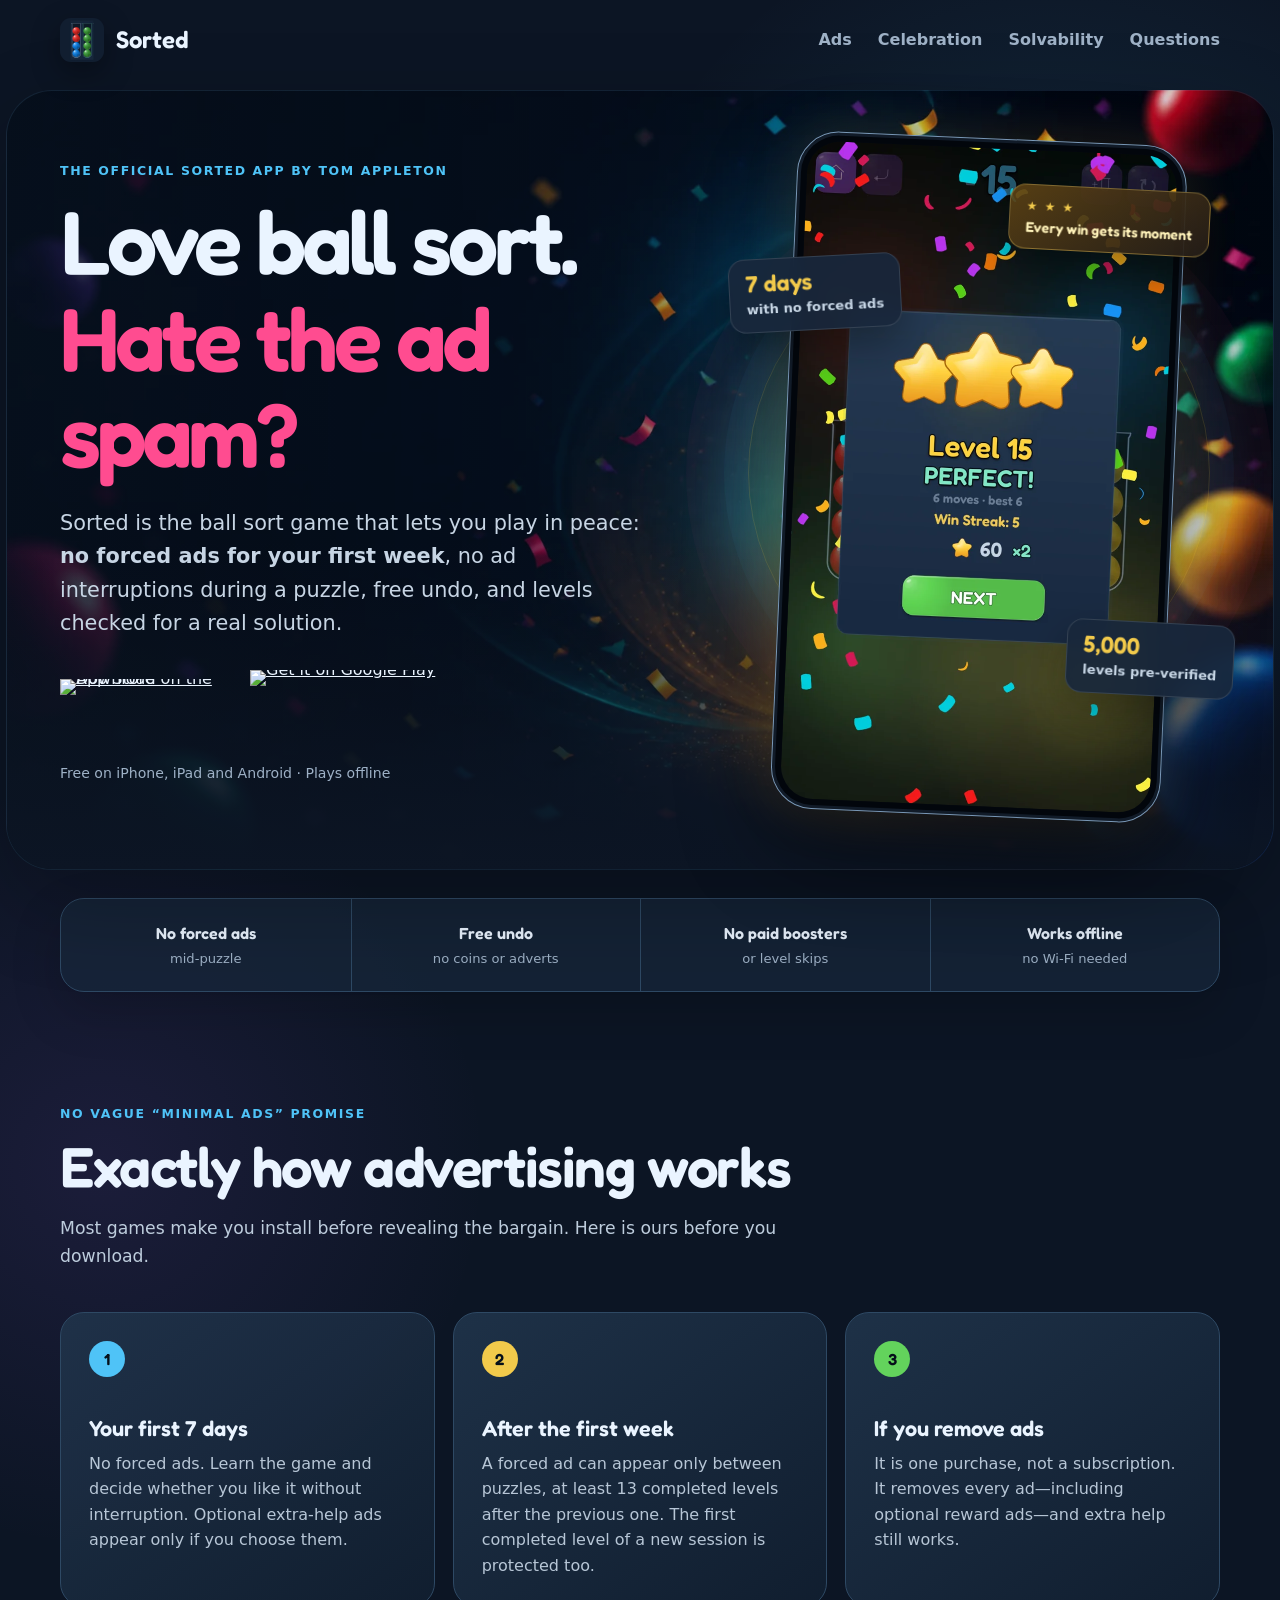
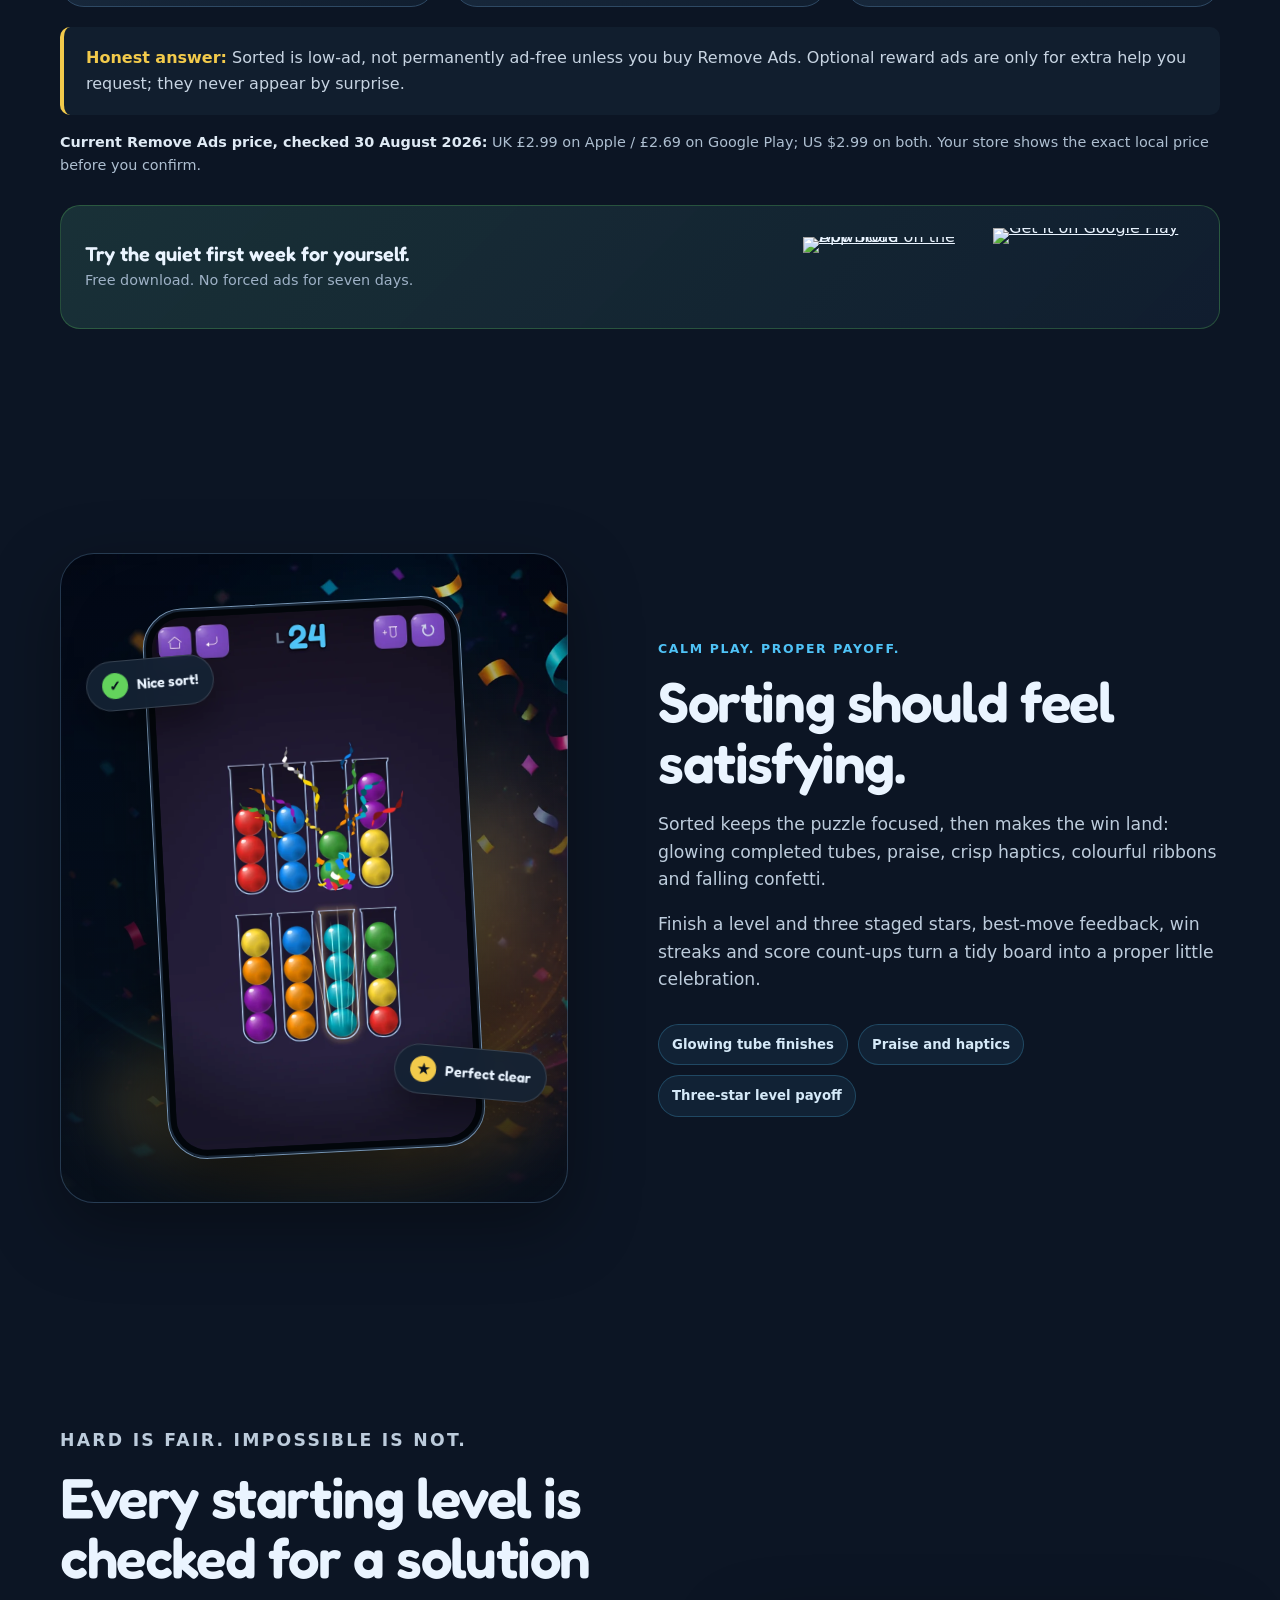
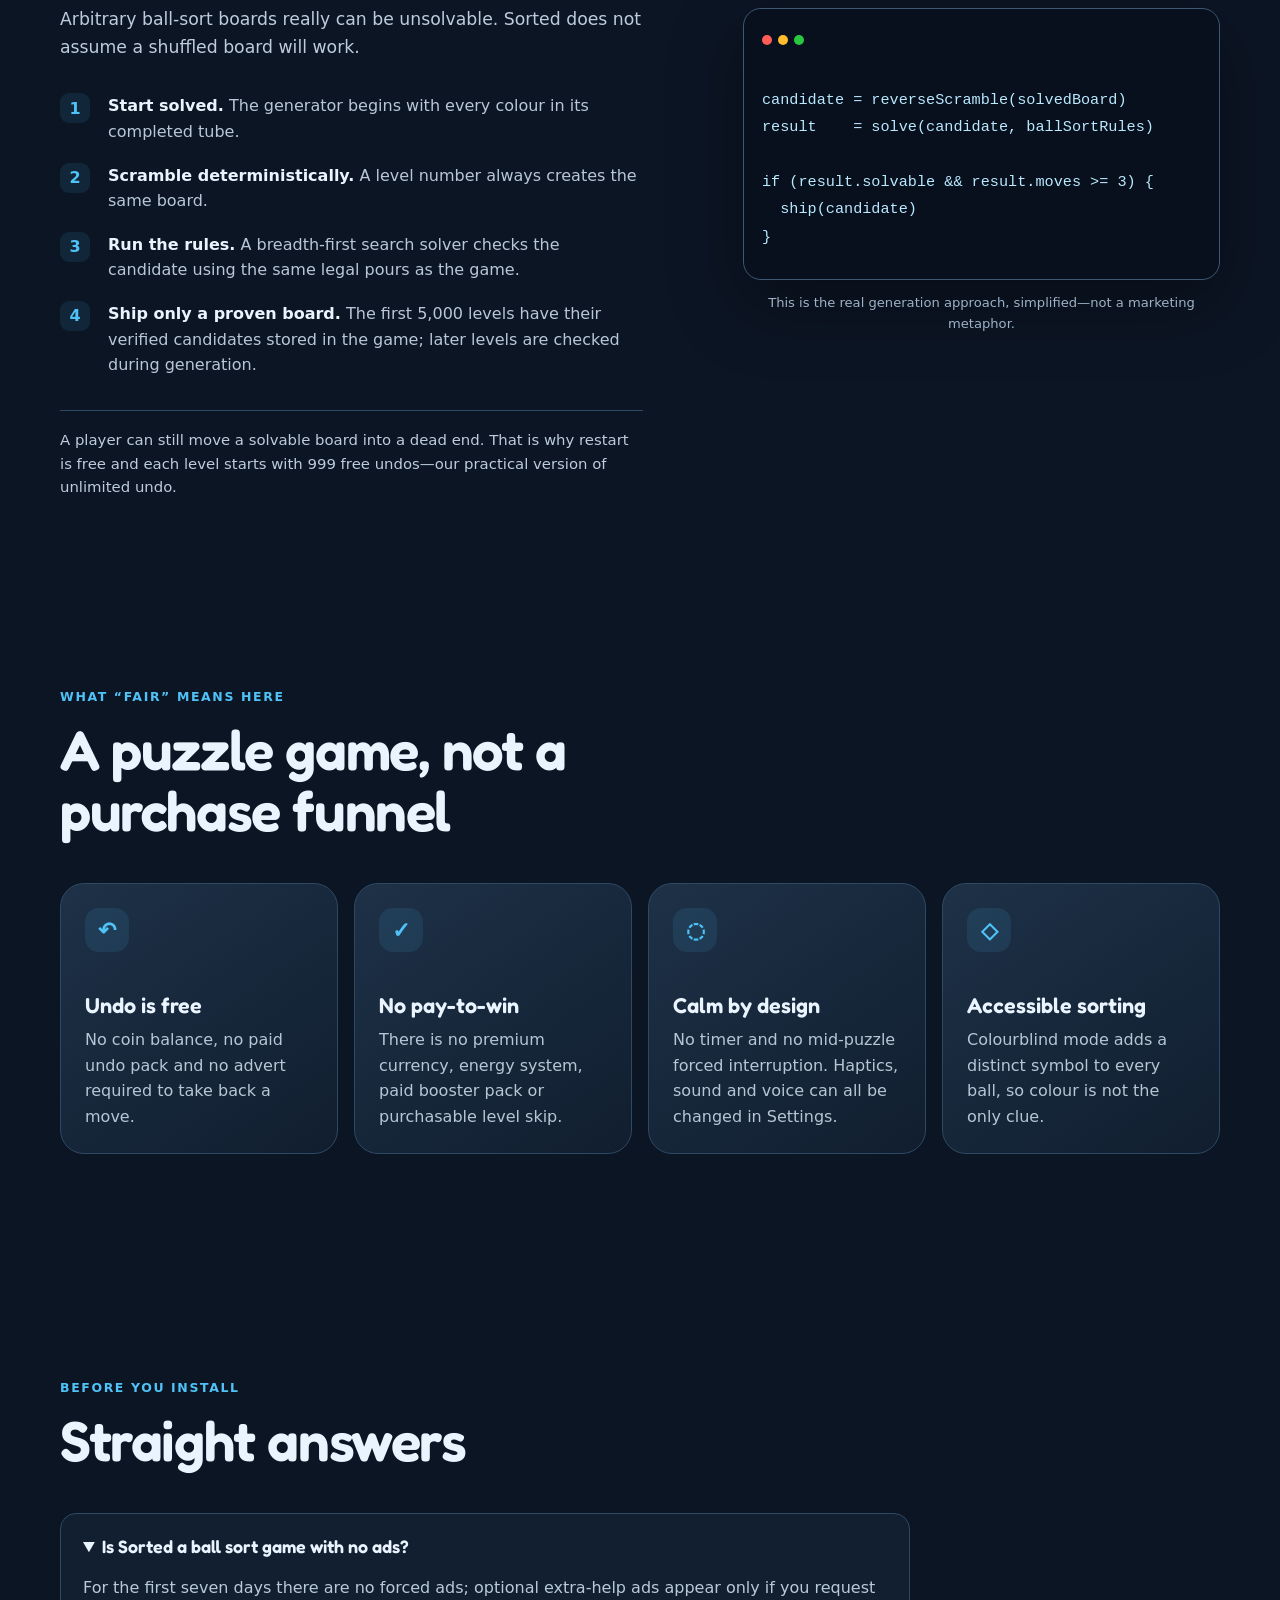
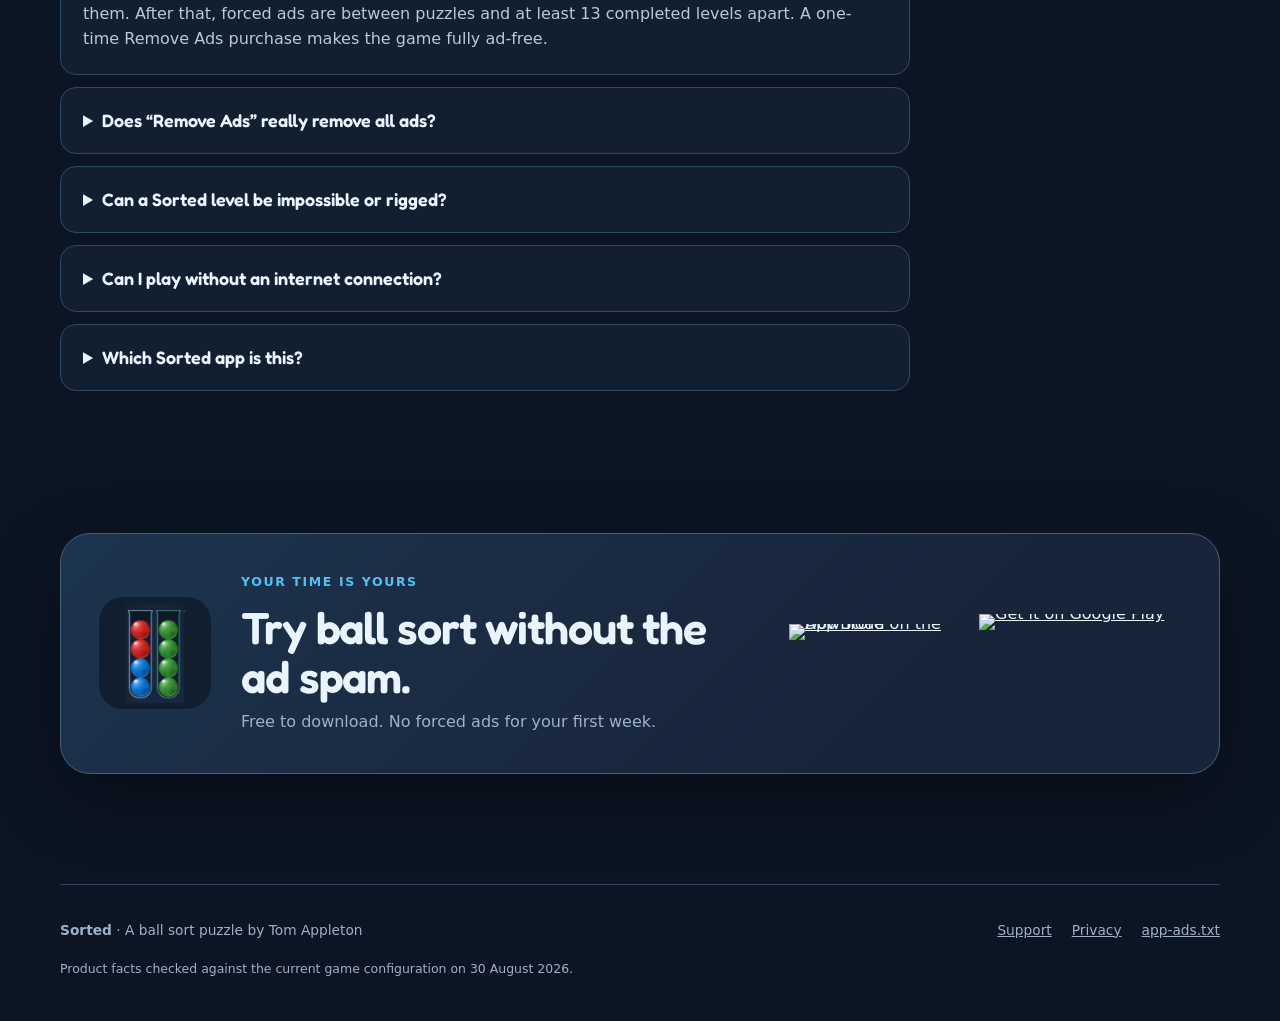
==== commit 1a848445: "Measure store funnel and surface ad proof" ====
--- a/index.html
+++ b/index.html
@@ -9,6 +9,7 @@
   <meta name="robots" content="index,follow,max-image-preview:large,max-snippet:-1,max-video-preview:-1">
   <meta name="msvalidate.01" content="C25B80E7D1BDB212590860220D2B8833">
   <meta name="theme-color" content="#0c1524">
+  <meta name="apple-itunes-app" content="app-id=6759809485">
 
   <meta property="og:type" content="website">
   <meta property="og:site_name" content="Sorted Ball Sort">
@@ -25,7 +26,7 @@
   <link rel="preload" href="/assets/fredoka-semibold.ttf" as="font" type="font/ttf" crossorigin>
   <link rel="preload" href="/assets/celebration-backdrop-v2.webp" as="image" type="image/webp">
   <link rel="preload" href="/assets/level-complete-celebration-v2.webp" as="image" type="image/webp" fetchpriority="high">
-  <link rel="stylesheet" href="/styles.css">
+  <link rel="stylesheet" href="/styles-20260830.css?v=2">
 
   <script type="application/ld+json">
   {
@@ -58,7 +59,7 @@
     "publisher": {
       "@type": "Organization",
       "name": "Lodestone Games",
-      "url": "https://lodestonegames.github.io/"
+      "url": "https://sortedballsort.com/"
     },
     "sameAs": [
       "https://apps.apple.com/app/id6759809485",
@@ -100,13 +101,11 @@
         <h1>Love ball sort.<br><span>Hate the ad spam?</span></h1>
         <p class="lede">Sorted is the ball sort game that lets you play in peace: <strong>no forced ads for your first week</strong>, no ad interruptions during a puzzle, free undo, and levels checked for a real solution.</p>
         <div class="store-actions" aria-label="Download Sorted">
-          <a class="store-button apple" href="/go/ios/" rel="nofollow">
-            <span class="store-mark" aria-hidden="true">●</span>
-            <span><small>Download on the</small>App Store</span>
-          </a>
-          <a class="store-button play" href="/go/android/" rel="nofollow">
-            <span class="play-mark" aria-hidden="true"></span>
-            <span><small>GET IT ON</small>Google Play</span>
+          <a class="store-badge apple-badge" href="/go/ios/" rel="nofollow" aria-label="Download Sorted on the App Store">
+            <img src="https://toolbox.marketingtools.apple.com/api/badges/download-on-the-app-store/black/en-gb?size=250x83" width="250" height="83" alt="Download on the App Store">
+          </a>
+          <a class="store-badge play-badge" href="/go/android/" rel="nofollow" aria-label="Get Sorted on Google Play">
+            <img src="https://play.google.com/intl/en_us/badges/static/images/badges/en_badge_web_generic.png" width="646" height="250" alt="Get it on Google Play">
           </a>
         </div>
         <p class="platform-note">Free on iPhone, iPad and Android · Plays offline</p>
@@ -128,27 +127,6 @@
       <div><strong>Free undo</strong><span>no coins or adverts</span></div>
       <div><strong>No paid boosters</strong><span>or level skips</span></div>
       <div><strong>Works offline</strong><span>no Wi-Fi needed</span></div>
-    </section>
-
-    <section class="section celebration-section" id="celebration">
-      <div class="celebration-showcase">
-        <div class="celebration-screen">
-          <img src="/assets/tube-celebration-v2.webp" width="700" height="1244" alt="A completed cyan tube glowing as colourful curled confetti flies across a real Sorted puzzle" loading="lazy">
-        </div>
-        <div class="celebration-badge badge-praise"><span>✓</span><strong>Nice sort!</strong></div>
-        <div class="celebration-badge badge-reward"><span>★</span><strong>Perfect clear</strong></div>
-      </div>
-      <div class="celebration-copy">
-        <p class="eyebrow">Calm play. Proper payoff.</p>
-        <h2>Sorting should feel satisfying.</h2>
-        <p>Sorted keeps the puzzle focused, then makes the win land: glowing completed tubes, praise, crisp haptics, colourful ribbons and falling confetti.</p>
-        <p>Finish a level and three staged stars, best-move feedback, win streaks and score count-ups turn a tidy board into a proper little celebration.</p>
-        <div class="reward-notes" aria-label="Celebration features">
-          <span>Glowing tube finishes</span>
-          <span>Praise and haptics</span>
-          <span>Three-star level payoff</span>
-        </div>
-      </div>
     </section>
 
     <section class="section ads-section" id="ads">
@@ -179,6 +157,42 @@
       <aside class="honest-note">
         <strong>Honest answer:</strong> Sorted is low-ad, not permanently ad-free unless you buy Remove Ads. Optional reward ads are only for extra help you request; they never appear by surprise.
       </aside>
+      <p class="price-proof"><strong>Current Remove Ads price, checked 30 August 2026:</strong> UK £2.99 on Apple / £2.69 on Google Play; US $2.99 on both. Your store shows the exact local price before you confirm.</p>
+      <div class="ad-cta">
+        <div>
+          <strong>Try the quiet first week for yourself.</strong>
+          <span>Free download. No forced ads for seven days.</span>
+        </div>
+        <div class="store-actions" aria-label="Download Sorted after reading the advertising rules">
+          <a class="store-badge apple-badge" href="/go/ios/" rel="nofollow" aria-label="Download Sorted on the App Store">
+            <img src="https://toolbox.marketingtools.apple.com/api/badges/download-on-the-app-store/black/en-gb?size=250x83" width="250" height="83" alt="Download on the App Store" loading="lazy">
+          </a>
+          <a class="store-badge play-badge" href="/go/android/" rel="nofollow" aria-label="Get Sorted on Google Play">
+            <img src="https://play.google.com/intl/en_us/badges/static/images/badges/en_badge_web_generic.png" width="646" height="250" alt="Get it on Google Play" loading="lazy">
+          </a>
+        </div>
+      </div>
+    </section>
+
+    <section class="section celebration-section" id="celebration">
+      <div class="celebration-showcase">
+        <div class="celebration-screen">
+          <img src="/assets/tube-celebration-v2.webp" width="700" height="1244" alt="A completed cyan tube glowing as colourful curled confetti flies across a real Sorted puzzle" loading="lazy">
+        </div>
+        <div class="celebration-badge badge-praise"><span>✓</span><strong>Nice sort!</strong></div>
+        <div class="celebration-badge badge-reward"><span>★</span><strong>Perfect clear</strong></div>
+      </div>
+      <div class="celebration-copy">
+        <p class="eyebrow">Calm play. Proper payoff.</p>
+        <h2>Sorting should feel satisfying.</h2>
+        <p>Sorted keeps the puzzle focused, then makes the win land: glowing completed tubes, praise, crisp haptics, colourful ribbons and falling confetti.</p>
+        <p>Finish a level and three staged stars, best-move feedback, win streaks and score count-ups turn a tidy board into a proper little celebration.</p>
+        <div class="reward-notes" aria-label="Celebration features">
+          <span>Glowing tube finishes</span>
+          <span>Praise and haptics</span>
+          <span>Three-star level payoff</span>
+        </div>
+      </div>
     </section>
 
     <section class="section solvable-section" id="solvable">
@@ -258,8 +272,8 @@
         <p>Free to download. No forced ads for your first week.</p>
       </div>
       <div class="store-actions" aria-label="Download Sorted">
-        <a class="store-button apple" href="/go/ios/" rel="nofollow"><span class="store-mark" aria-hidden="true">●</span><span><small>Download on the</small>App Store</span></a>
-        <a class="store-button play" href="/go/android/" rel="nofollow"><span class="play-mark" aria-hidden="true"></span><span><small>GET IT ON</small>Google Play</span></a>
+        <a class="store-badge apple-badge" href="/go/ios/" rel="nofollow" aria-label="Download Sorted on the App Store"><img src="https://toolbox.marketingtools.apple.com/api/badges/download-on-the-app-store/black/en-gb?size=250x83" width="250" height="83" alt="Download on the App Store" loading="lazy"></a>
+        <a class="store-badge play-badge" href="/go/android/" rel="nofollow" aria-label="Get Sorted on Google Play"><img src="https://play.google.com/intl/en_us/badges/static/images/badges/en_badge_web_generic.png" width="646" height="250" alt="Get it on Google Play" loading="lazy"></a>
       </div>
     </section>
   </main>
--- a/styles-20260830.css
+++ b/styles-20260830.css
@@ -0,0 +1,479 @@
+@font-face {
+  font-family: "Fredoka";
+  src: url("/assets/fredoka-semibold.ttf") format("truetype");
+  font-display: swap;
+  font-weight: 600;
+}
+
+:root {
+  --ink: #eaf4ff;
+  --muted: #9eb1c6;
+  --bg: #0c1524;
+  --bg-soft: #111e30;
+  --panel: #17273b;
+  --panel-border: #2e4964;
+  --cyan: #4fc3f7;
+  --green: #63d35c;
+  --gold: #f2ca4b;
+  --pink: #ff4c90;
+  --purple: #8451cd;
+  --radius: 24px;
+  --shadow: 0 24px 70px rgb(0 0 0 / 35%);
+}
+
+* { box-sizing: border-box; }
+
+html { scroll-behavior: smooth; }
+
+body {
+  margin: 0;
+  overflow-x: hidden;
+  color: var(--ink);
+  background:
+    radial-gradient(circle at 82% 6%, rgb(79 195 247 / 13%), transparent 28rem),
+    radial-gradient(circle at 8% 20%, rgb(132 81 205 / 13%), transparent 24rem),
+    var(--bg);
+  font-family: Inter, ui-sans-serif, system-ui, -apple-system, BlinkMacSystemFont, "Segoe UI", sans-serif;
+  line-height: 1.6;
+  -webkit-font-smoothing: antialiased;
+}
+
+a { color: inherit; }
+
+.skip-link {
+  position: fixed;
+  z-index: 100;
+  top: 10px;
+  left: 10px;
+  transform: translateY(-150%);
+  padding: 10px 14px;
+  border-radius: 10px;
+  color: #07111c;
+  background: var(--cyan);
+  font-weight: 800;
+}
+
+.skip-link:focus { transform: none; }
+
+.site-header {
+  position: relative;
+  z-index: 10;
+  display: flex;
+  align-items: center;
+  justify-content: space-between;
+  width: min(1160px, calc(100% - 40px));
+  margin: 0 auto;
+  padding: 18px 0;
+}
+
+.brand {
+  display: inline-flex;
+  gap: 12px;
+  align-items: center;
+  text-decoration: none;
+  font: 600 1.5rem/1 "Fredoka", sans-serif;
+}
+
+.brand img { border-radius: 11px; box-shadow: 0 10px 28px rgb(0 0 0 / 35%); }
+
+nav { display: flex; gap: 26px; }
+nav a { color: var(--muted); text-decoration: none; font-weight: 700; }
+nav a:hover, nav a:focus-visible { color: var(--cyan); }
+
+.hero {
+  position: relative;
+  isolation: isolate;
+  display: grid;
+  grid-template-columns: minmax(0, 1.1fr) minmax(340px, .9fr);
+  gap: clamp(42px, 7vw, 90px);
+  align-items: center;
+  width: min(1160px, calc(100% - 40px));
+  min-height: 760px;
+  margin: 0 auto;
+  padding: 54px 0 86px;
+}
+
+.hero-backdrop {
+  position: absolute;
+  z-index: -2;
+  inset: 10px -54px 28px;
+  border: 1px solid rgb(92 146 186 / 18%);
+  border-radius: 46px;
+  background:
+    linear-gradient(90deg, rgb(7 17 29 / 82%) 0%, rgb(7 17 29 / 42%) 45%, rgb(7 17 29 / 2%) 80%),
+    url("/assets/celebration-backdrop-v2.webp") 50% 50% / cover no-repeat;
+  box-shadow: 0 34px 100px rgb(0 0 0 / 28%);
+  opacity: .88;
+  overflow: hidden;
+}
+
+.hero-backdrop::after {
+  content: "";
+  position: absolute;
+  inset: 0;
+  background: linear-gradient(180deg, transparent 58%, var(--bg) 100%);
+}
+
+.hero-copy { position: relative; z-index: 3; }
+
+.eyebrow {
+  margin: 0 0 12px;
+  color: var(--cyan);
+  font-size: .78rem;
+  font-weight: 900;
+  letter-spacing: .13em;
+  text-transform: uppercase;
+}
+
+h1, h2, h3 {
+  margin-top: 0;
+  font-family: "Fredoka", ui-rounded, sans-serif;
+  line-height: 1.08;
+}
+
+h1 {
+  max-width: 740px;
+  margin-bottom: 24px;
+  font-size: clamp(3.2rem, 7vw, 6.15rem);
+  letter-spacing: -.045em;
+}
+
+h1 span { color: var(--pink); }
+
+.lede {
+  max-width: 670px;
+  margin: 0 0 30px;
+  color: #c7d5e4;
+  font-size: clamp(1.08rem, 2vw, 1.3rem);
+}
+
+.store-actions { display: flex; flex-wrap: wrap; gap: 10px; align-items: center; }
+
+.store-badge {
+  display: inline-flex;
+  align-items: center;
+  justify-content: center;
+  min-height: 64px;
+  border-radius: 12px;
+  line-height: 0;
+  transition: transform .16s ease, filter .16s ease;
+}
+
+.store-badge:hover, .store-badge:focus-visible { transform: translateY(-2px); filter: drop-shadow(0 10px 18px rgb(0 0 0 / 34%)); }
+.store-badge:focus-visible { outline: 3px solid var(--cyan); outline-offset: 3px; }
+.store-badge img { display: block; height: auto; }
+.apple-badge img { width: 180px; }
+.play-badge img { width: 202px; }
+.platform-note { margin: 14px 0 0; color: var(--muted); font-size: .88rem; }
+
+.hero-visual { position: relative; display: grid; place-items: center; min-height: 650px; }
+.hero-visual::before { content: ""; position: absolute; inset: 7% -8% 3%; border-radius: 50%; background: radial-gradient(circle, rgb(255 205 75 / 30%), rgb(79 195 247 / 17%) 36%, transparent 68%); filter: blur(8px); }
+
+.celebration-ring {
+  position: absolute;
+  width: min(520px, 96%);
+  aspect-ratio: 1;
+  border: 1px solid rgb(255 217 102 / 18%);
+  border-radius: 50%;
+  box-shadow:
+    0 0 0 24px rgb(79 195 247 / 4%),
+    0 0 0 62px rgb(255 76 144 / 3%),
+    inset 0 0 70px rgb(255 205 75 / 9%);
+}
+
+.phone-frame {
+  position: relative;
+  z-index: 1;
+  width: min(350px, 76vw);
+  padding: 9px;
+  border: 1px solid #4d6782;
+  border-radius: 42px;
+  background: #02060c;
+  box-shadow: var(--shadow), inset 0 0 0 3px #111b28;
+  transform: rotate(2deg);
+}
+
+.phone-frame img { display: block; width: 100%; height: auto; border-radius: 33px; }
+
+.hero-phone {
+  width: min(390px, 78vw);
+  border-color: #7998b7;
+  box-shadow:
+    0 38px 90px rgb(0 0 0 / 48%),
+    0 0 55px rgb(255 208 82 / 14%),
+    inset 0 0 0 3px #111b28;
+  transform: rotate(2.5deg) translateY(4px);
+}
+
+.proof-chip {
+  position: absolute;
+  z-index: 2;
+  display: grid;
+  min-width: 150px;
+  padding: 12px 16px;
+  border: 1px solid rgb(255 255 255 / 12%);
+  border-radius: 16px;
+  background: rgb(23 39 59 / 92%);
+  box-shadow: 0 18px 40px rgb(0 0 0 / 32%);
+  backdrop-filter: blur(10px);
+}
+
+.proof-chip strong { color: var(--gold); font: 600 1.45rem/1 "Fredoka", sans-serif; }
+.proof-chip span { margin-top: 4px; color: #c6d5e4; font-size: .82rem; font-weight: 700; }
+.chip-one { top: 18%; left: -2%; transform: rotate(-3deg); }
+.chip-two { right: -3%; bottom: 17%; transform: rotate(3deg); }
+
+.fanfare-chip {
+  position: absolute;
+  z-index: 3;
+  right: 2%;
+  top: 8%;
+  display: grid;
+  gap: 3px;
+  padding: 12px 16px;
+  border: 1px solid rgb(255 217 102 / 34%);
+  border-radius: 16px;
+  color: #fff3ba;
+  background: linear-gradient(145deg, rgb(92 65 19 / 92%), rgb(35 28 23 / 94%));
+  box-shadow: 0 18px 45px rgb(0 0 0 / 38%);
+  transform: rotate(3deg);
+}
+.fanfare-chip span { color: var(--gold); font-size: .75rem; letter-spacing: .14em; }
+.fanfare-chip strong { font: 600 .88rem/1.2 "Fredoka", sans-serif; }
+
+.trust-strip {
+  display: grid;
+  grid-template-columns: repeat(4, 1fr);
+  width: min(1160px, calc(100% - 40px));
+  margin: 0 auto;
+  border: 1px solid var(--panel-border);
+  border-radius: var(--radius);
+  background: rgb(23 39 59 / 75%);
+  box-shadow: 0 20px 50px rgb(0 0 0 / 18%);
+}
+
+.trust-strip div { display: grid; gap: 2px; padding: 22px; text-align: center; }
+.trust-strip div + div { border-left: 1px solid var(--panel-border); }
+.trust-strip strong { font-family: "Fredoka", sans-serif; }
+.trust-strip span { color: var(--muted); font-size: .82rem; }
+
+.celebration-section {
+  display: grid;
+  grid-template-columns: minmax(380px, .95fr) minmax(0, 1.05fr);
+  gap: clamp(42px, 7vw, 90px);
+  align-items: center;
+  padding-top: 94px;
+  padding-bottom: 94px;
+}
+
+.celebration-showcase {
+  position: relative;
+  min-height: 650px;
+  display: grid;
+  place-items: center;
+  border: 1px solid rgb(77 112 145 / 45%);
+  border-radius: 34px;
+  background:
+    linear-gradient(180deg, rgb(8 17 29 / 18%), rgb(8 17 29 / 88%)),
+    url("/assets/celebration-backdrop-v2.webp") 68% 50% / cover no-repeat;
+  box-shadow: var(--shadow);
+  overflow: hidden;
+}
+
+.celebration-showcase::after {
+  content: "";
+  position: absolute;
+  inset: auto 8% 3%;
+  height: 24%;
+  border-radius: 50%;
+  background: rgb(255 201 74 / 18%);
+  filter: blur(32px);
+}
+
+.celebration-screen {
+  position: relative;
+  z-index: 2;
+  width: min(318px, 72%);
+  padding: 8px;
+  border: 1px solid #7695b4;
+  border-radius: 40px;
+  background: #02060b;
+  box-shadow: 0 32px 70px rgb(0 0 0 / 55%), inset 0 0 0 2px #172536;
+  transform: rotate(-3deg);
+}
+
+.celebration-screen img { display: block; width: 100%; height: auto; border-radius: 32px; }
+
+.celebration-badge {
+  position: absolute;
+  z-index: 3;
+  display: flex;
+  gap: 9px;
+  align-items: center;
+  padding: 11px 15px;
+  border: 1px solid rgb(255 255 255 / 15%);
+  border-radius: 999px;
+  background: rgb(20 34 52 / 92%);
+  box-shadow: 0 16px 35px rgb(0 0 0 / 35%);
+  backdrop-filter: blur(10px);
+  font: 600 .9rem/1 "Fredoka", sans-serif;
+}
+
+.celebration-badge span { display: grid; place-items: center; width: 26px; height: 26px; border-radius: 50%; color: #07111d; }
+.badge-praise { left: 5%; top: 16%; transform: rotate(-5deg); }
+.badge-praise span { background: var(--green); }
+.badge-reward { right: 4%; bottom: 16%; transform: rotate(5deg); }
+.badge-reward span { background: var(--gold); }
+
+.celebration-copy > p:not(.eyebrow) { max-width: 650px; color: #bdccdc; font-size: 1.08rem; }
+
+.reward-notes { display: flex; flex-wrap: wrap; gap: 10px; margin-top: 30px; }
+.reward-notes span { padding: 9px 13px; border: 1px solid rgb(79 195 247 / 24%); border-radius: 999px; color: #d5e9f8; background: rgb(79 195 247 / 8%); font-size: .83rem; font-weight: 800; }
+
+.section { width: min(1160px, calc(100% - 40px)); margin: 0 auto; padding: 112px 0; }
+.section-heading { max-width: 780px; margin-bottom: 42px; }
+.section-heading.narrow { max-width: 650px; }
+h2 { margin-bottom: 18px; font-size: clamp(2.3rem, 4.4vw, 4rem); letter-spacing: -.025em; }
+.section-heading > p:last-child, .solvable-copy > p { color: #bdccdc; font-size: 1.08rem; }
+
+.ad-timeline { display: grid; grid-template-columns: repeat(3, 1fr); gap: 18px; counter-reset: step; }
+.ad-timeline article, .feature-grid article {
+  border: 1px solid var(--panel-border);
+  border-radius: var(--radius);
+  background: linear-gradient(145deg, rgb(31 50 73 / 96%), rgb(17 30 48 / 96%));
+}
+.ad-timeline article { padding: 28px; }
+.step { display: grid; place-items: center; width: 36px; height: 36px; margin-bottom: 40px; border-radius: 50%; color: #06101a; background: var(--cyan); font: 600 1rem "Fredoka", sans-serif; }
+.ad-timeline article:nth-child(2) .step { background: var(--gold); }
+.ad-timeline article:nth-child(3) .step { background: var(--green); }
+.ad-timeline h3, .feature-grid h3 { margin-bottom: 10px; font-size: 1.35rem; }
+.ad-timeline p, .feature-grid p { margin: 0; color: #b7c6d6; }
+
+.honest-note { margin-top: 20px; padding: 18px 22px; border-left: 4px solid var(--gold); border-radius: 10px; color: #c7d4e2; background: #111e2e; }
+.honest-note strong { color: var(--gold); }
+.price-proof { margin: 16px 0 0; color: #aebfd1; font-size: .9rem; }
+.price-proof strong { color: #dfeaf5; }
+.ad-cta { display: flex; gap: 24px; align-items: center; justify-content: space-between; margin-top: 28px; padding: 22px 24px; border: 1px solid rgb(99 211 92 / 26%); border-radius: 20px; background: linear-gradient(135deg, rgb(27 53 58 / 88%), rgb(17 30 48 / 96%)); }
+.ad-cta > div:first-child { display: grid; gap: 3px; }
+.ad-cta > div:first-child strong { font: 600 1.25rem/1.2 "Fredoka", sans-serif; }
+.ad-cta > div:first-child span { color: var(--muted); font-size: .9rem; }
+
+.solvable-section { display: grid; grid-template-columns: minmax(0, 1.1fr) minmax(340px, .9fr); gap: clamp(46px, 8vw, 100px); align-items: center; }
+.verification-list { display: grid; gap: 18px; margin: 32px 0; padding: 0; list-style: none; counter-reset: proof; }
+.verification-list li { position: relative; padding-left: 48px; color: #b8c7d8; }
+.verification-list li::before { counter-increment: proof; content: counter(proof); position: absolute; left: 0; top: 0; display: grid; place-items: center; width: 30px; height: 30px; border-radius: 9px; color: var(--cyan); background: rgb(79 195 247 / 10%); font-weight: 900; }
+.verification-list strong { color: var(--ink); }
+.fine-print { padding-top: 18px; border-top: 1px solid var(--panel-border); font-size: .93rem !important; }
+
+.code-proof { margin: 0; }
+.code-window { overflow: hidden; padding: 18px; border: 1px solid #3d5872; border-radius: 18px; background: #07101c; box-shadow: var(--shadow); }
+.code-dot { display: inline-block; width: 10px; height: 10px; margin-right: 6px; border-radius: 50%; }
+.code-dot.red { background: #ff5d56; } .code-dot.yellow { background: #ffbd2e; } .code-dot.green { background: #27c840; }
+.code-window pre { overflow-x: auto; margin: 34px 0 10px; color: #b9e8ff; font: 500 clamp(.77rem, 1.5vw, .95rem)/1.8 ui-monospace, SFMono-Regular, Menlo, Consolas, monospace; }
+.code-proof figcaption { margin-top: 12px; color: var(--muted); font-size: .82rem; text-align: center; }
+
+.fair-section { padding-top: 60px; }
+.feature-grid { display: grid; grid-template-columns: repeat(4, 1fr); gap: 16px; }
+.feature-grid article { padding: 24px; }
+.feature-grid article > span { display: grid; place-items: center; width: 44px; height: 44px; margin-bottom: 42px; border-radius: 14px; color: var(--cyan); background: rgb(79 195 247 / 10%); font: 600 1.4rem "Fredoka", sans-serif; }
+
+.qa-list { display: grid; gap: 12px; max-width: 850px; }
+.qa-list details { border: 1px solid var(--panel-border); border-radius: 16px; background: rgb(20 34 52 / 80%); }
+.qa-list summary { cursor: pointer; padding: 20px 54px 20px 22px; font: 600 1.12rem/1.4 "Fredoka", sans-serif; }
+.qa-list details p { margin: -4px 22px 22px; color: #bac9d9; }
+.qa-list code { overflow-wrap: anywhere; color: var(--cyan); }
+
+.final-cta {
+  display: grid;
+  grid-template-columns: auto 1fr auto;
+  gap: 30px;
+  align-items: center;
+  width: min(1160px, calc(100% - 40px));
+  margin: 30px auto 110px;
+  padding: 38px;
+  border: 1px solid #42617e;
+  border-radius: 30px;
+  background: linear-gradient(135deg, #1d344e, #18243a 70%);
+  box-shadow: var(--shadow);
+}
+.final-cta > img { border-radius: 24px; }
+.final-cta h2 { margin-bottom: 8px; font-size: clamp(2rem, 3.5vw, 3.2rem); }
+.final-cta p:not(.eyebrow) { margin: 0; color: var(--muted); }
+.final-cta .store-actions { justify-content: flex-end; }
+
+footer {
+  display: grid;
+  grid-template-columns: 1fr auto;
+  gap: 18px;
+  width: min(1160px, calc(100% - 40px));
+  margin: 0 auto;
+  padding: 34px 0 42px;
+  border-top: 1px solid var(--panel-border);
+  color: var(--muted);
+  font-size: .86rem;
+}
+.footer-links { display: flex; gap: 20px; }
+footer p { grid-column: 1 / -1; margin: 0; font-size: .78rem; }
+
+@media (max-width: 960px) {
+  .hero { grid-template-columns: 1fr 390px; gap: 26px; }
+  .proof-chip { display: none; }
+  .fanfare-chip { right: -1%; }
+  .feature-grid { grid-template-columns: repeat(2, 1fr); }
+  .final-cta { grid-template-columns: auto 1fr; }
+  .final-cta .store-actions { grid-column: 1 / -1; justify-content: flex-start; }
+}
+
+@media (max-width: 760px) {
+  .site-header nav { display: none; }
+  .hero { display: flex; flex-direction: column; min-height: 0; padding-top: 56px; }
+  .hero-backdrop { inset: 14px -10px 18px; background-position: 66% 50%; }
+  .hero-copy { text-align: center; }
+  .hero-copy .store-actions { justify-content: center; }
+  .hero-visual { width: 100%; min-height: 600px; }
+  .hero-visual::before { inset: 7% 0 3%; }
+  .fanfare-chip { right: 4%; top: 6%; }
+  .trust-strip { grid-template-columns: repeat(2, 1fr); }
+  .trust-strip div:nth-child(3) { border-left: 0; border-top: 1px solid var(--panel-border); }
+  .trust-strip div:nth-child(4) { border-top: 1px solid var(--panel-border); }
+  .ad-timeline { grid-template-columns: 1fr; }
+  .step { margin-bottom: 22px; }
+  .celebration-section { grid-template-columns: 1fr; }
+  .celebration-copy { order: -1; text-align: center; }
+  .reward-notes { justify-content: center; }
+  .ad-cta { align-items: flex-start; flex-direction: column; }
+  .solvable-section { grid-template-columns: 1fr; }
+  .code-proof { order: -1; }
+  .final-cta { text-align: center; grid-template-columns: 1fr; justify-items: center; padding: 28px 22px; }
+  .final-cta .store-actions { grid-column: auto; justify-content: center; }
+  footer { grid-template-columns: 1fr; text-align: center; }
+  .footer-links { justify-content: center; }
+}
+
+@media (max-width: 500px) {
+  .site-header, .hero, .trust-strip, .section, .final-cta, footer { width: min(100% - 28px, 1160px); }
+  h1 { font-size: clamp(2.8rem, 15vw, 4.3rem); }
+  .hero { padding-bottom: 58px; }
+  .store-actions { display: grid; width: 100%; }
+  .store-badge { width: 100%; }
+  .hero-visual { min-height: 535px; }
+  .phone-frame { width: min(310px, 82vw); }
+  .hero-phone { width: min(320px, 82vw); }
+  .fanfare-chip { right: 0; top: 2%; padding: 10px 13px; }
+  .section { padding: 82px 0; }
+  .celebration-showcase { min-height: 560px; }
+  .celebration-screen { width: min(286px, 76%); }
+  .celebration-badge { font-size: .78rem; }
+  .badge-praise { left: 2%; }
+  .badge-reward { right: 1%; }
+  .trust-strip { grid-template-columns: 1fr; }
+  .trust-strip div + div { border-top: 1px solid var(--panel-border); border-left: 0; }
+  .feature-grid { grid-template-columns: 1fr; }
+  .feature-grid article > span { margin-bottom: 28px; }
+  .final-cta { margin-bottom: 80px; }
+}
+
+@media (prefers-reduced-motion: reduce) {
+  html { scroll-behavior: auto; }
+  .store-badge { transition: none; }
+}
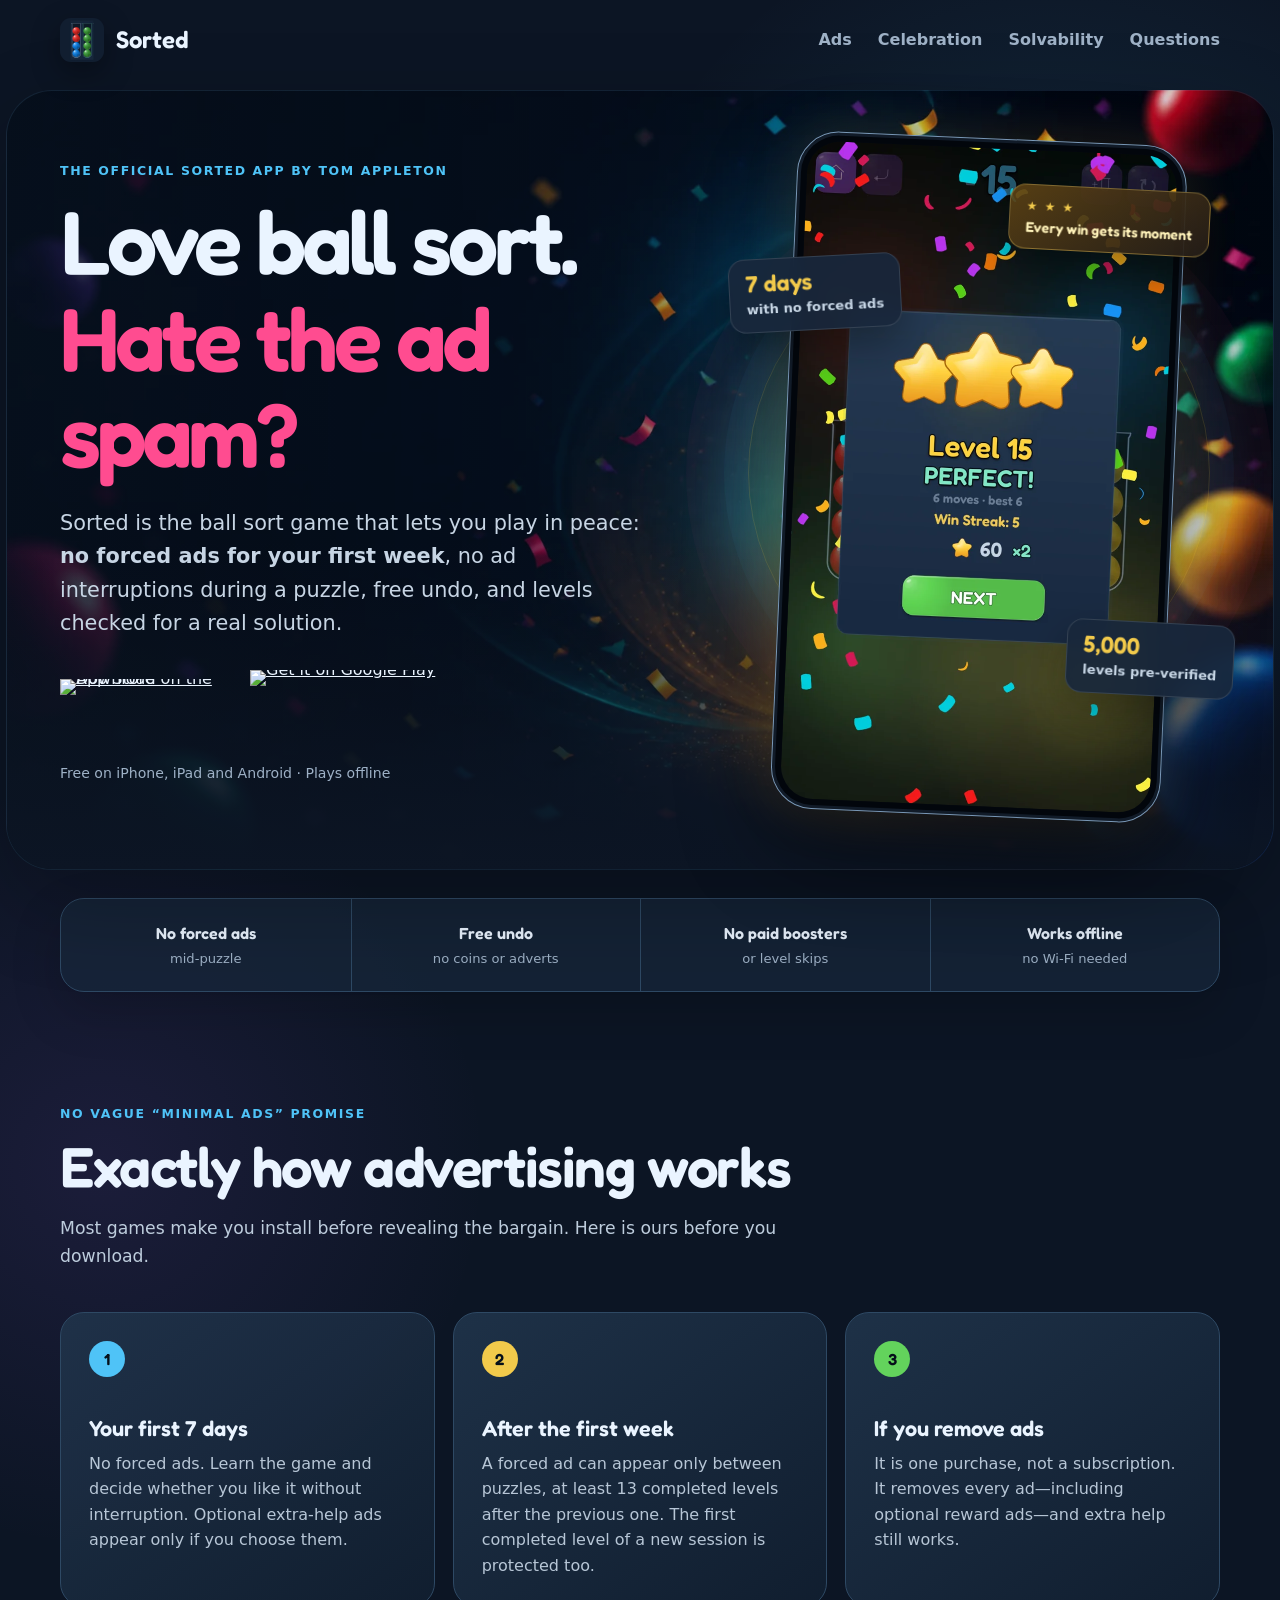
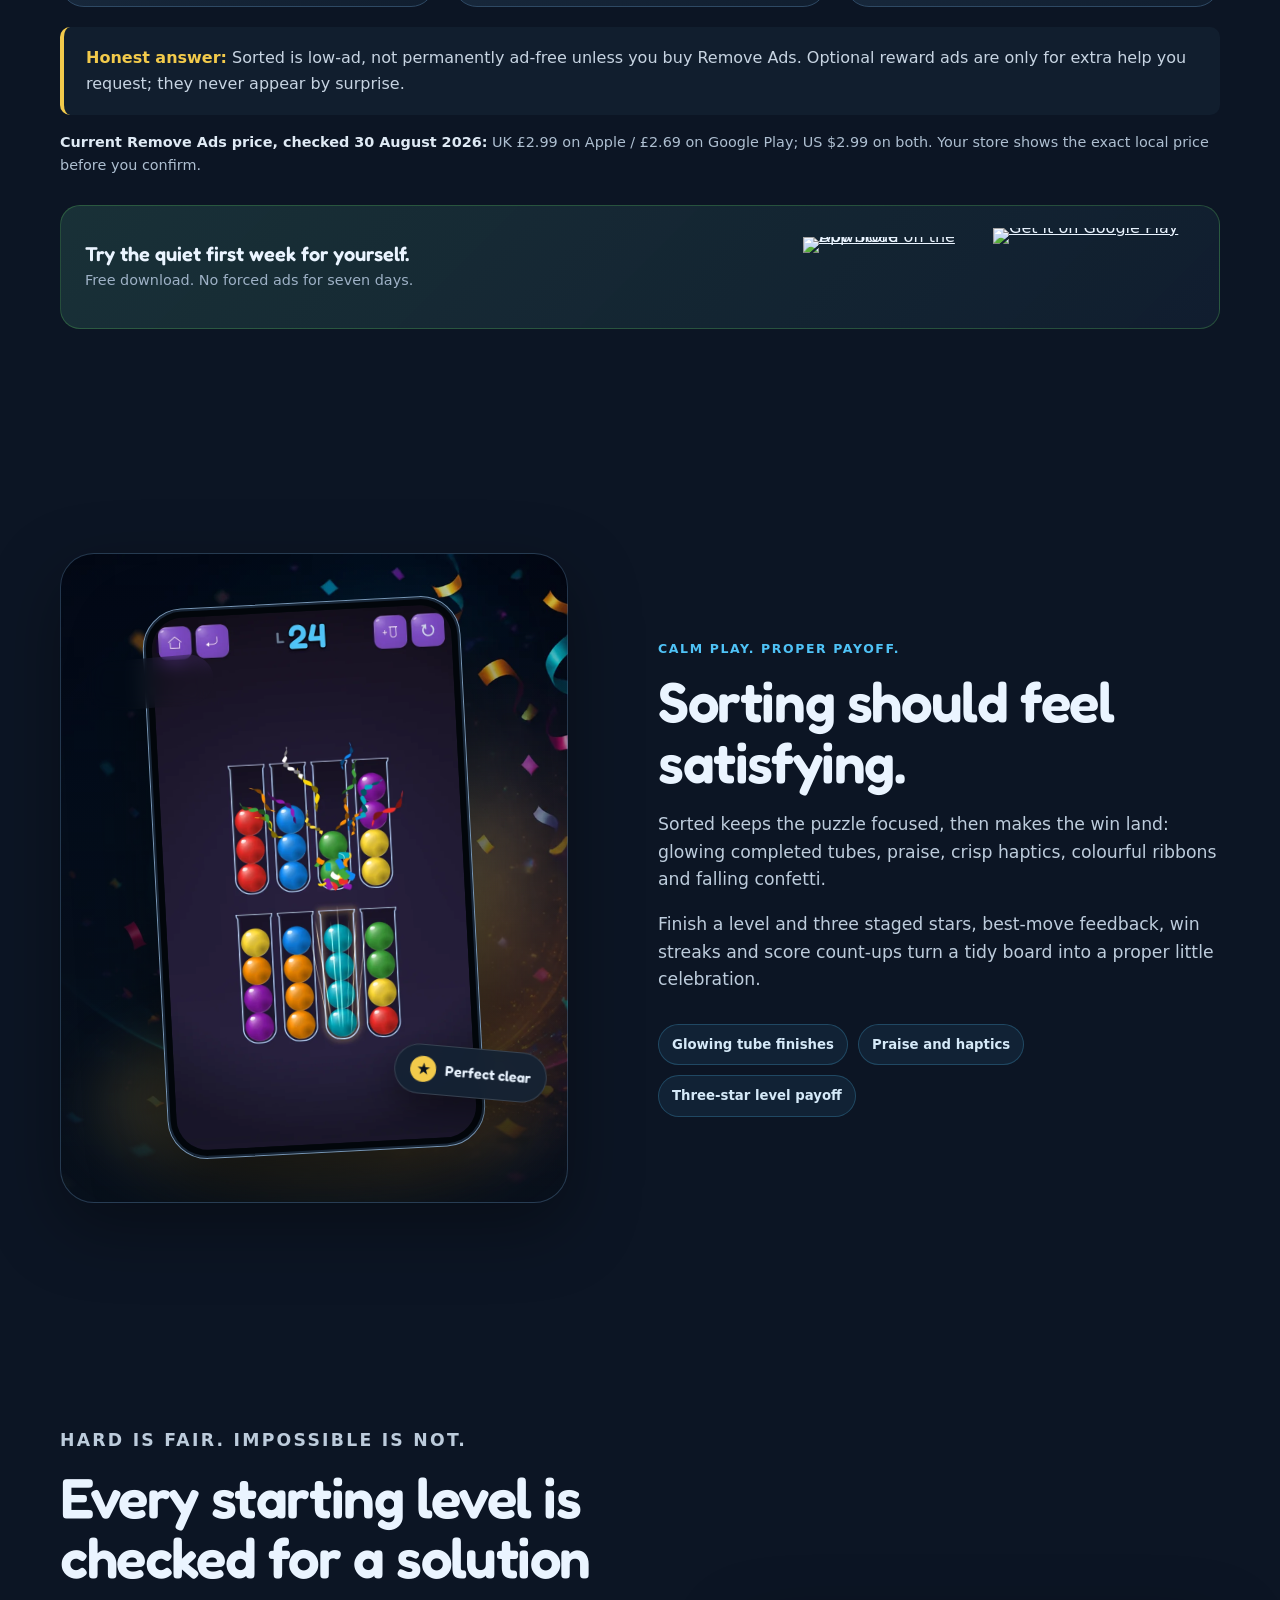
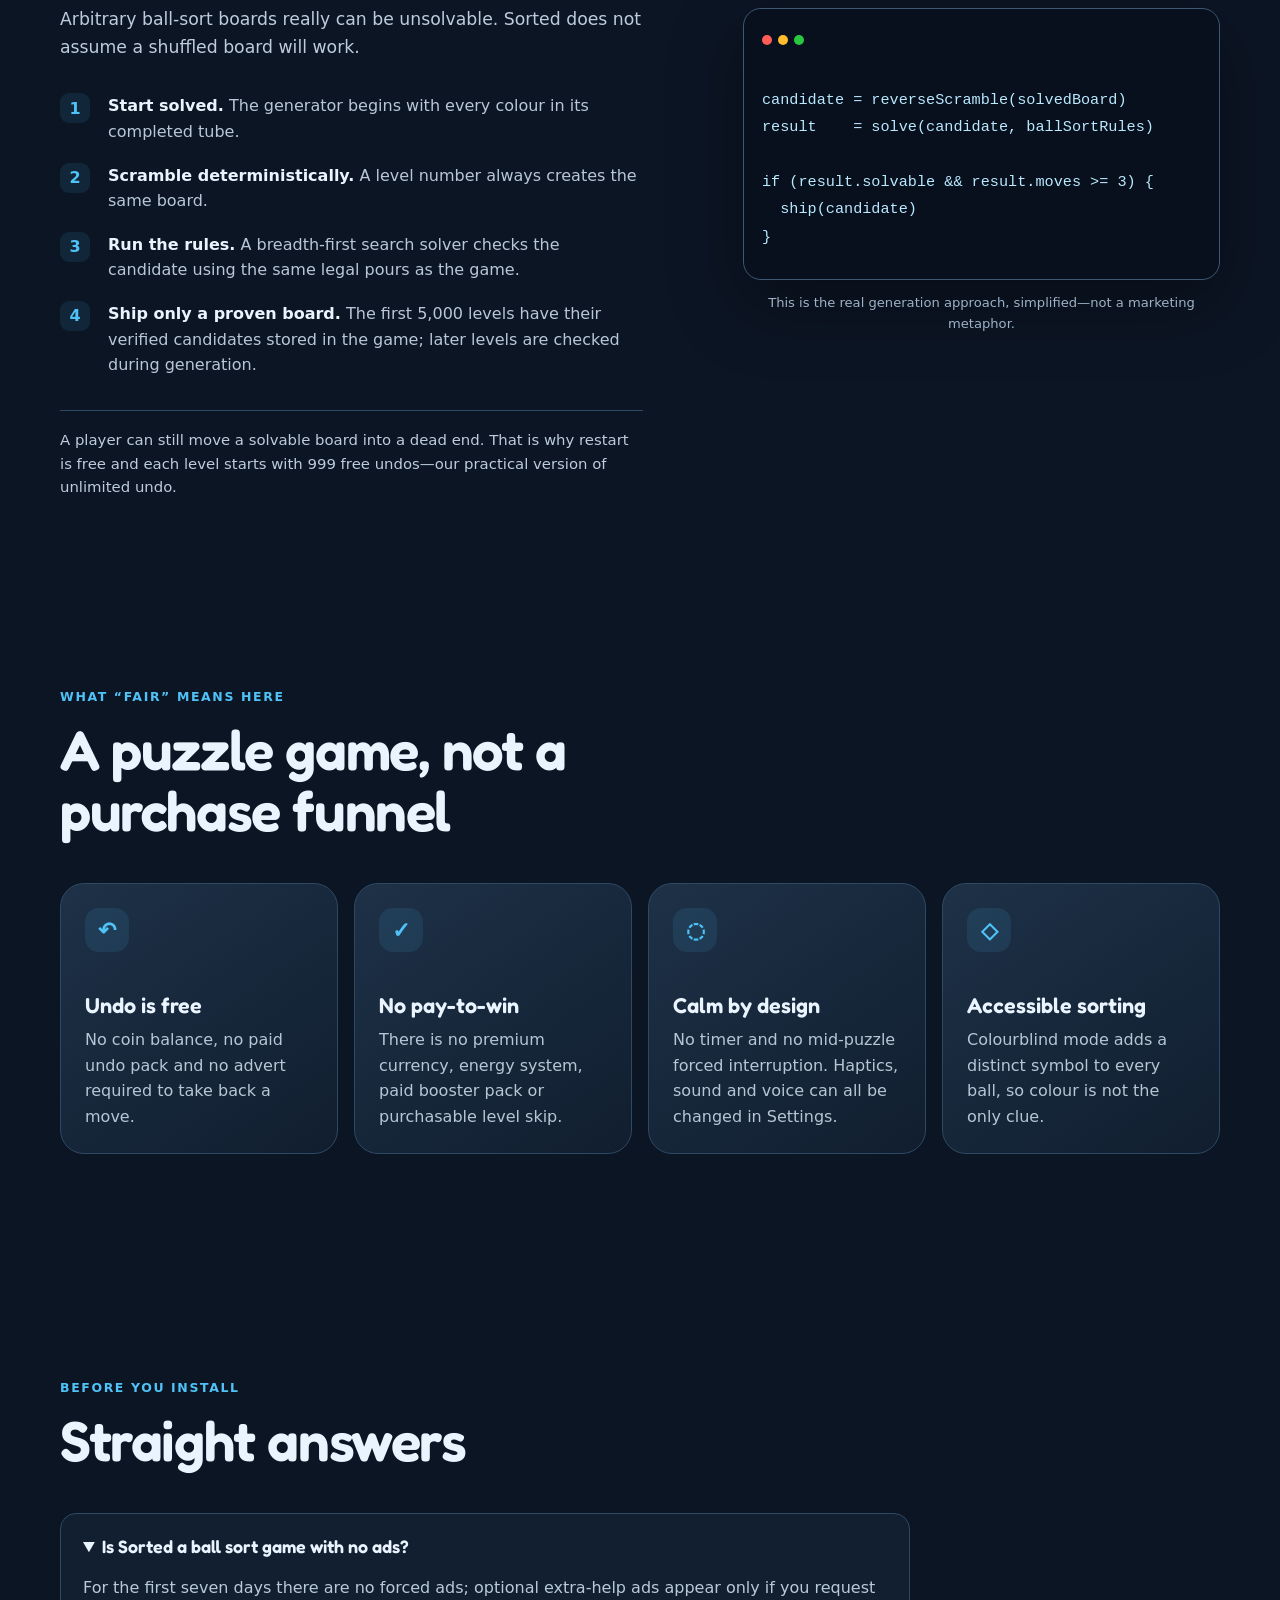
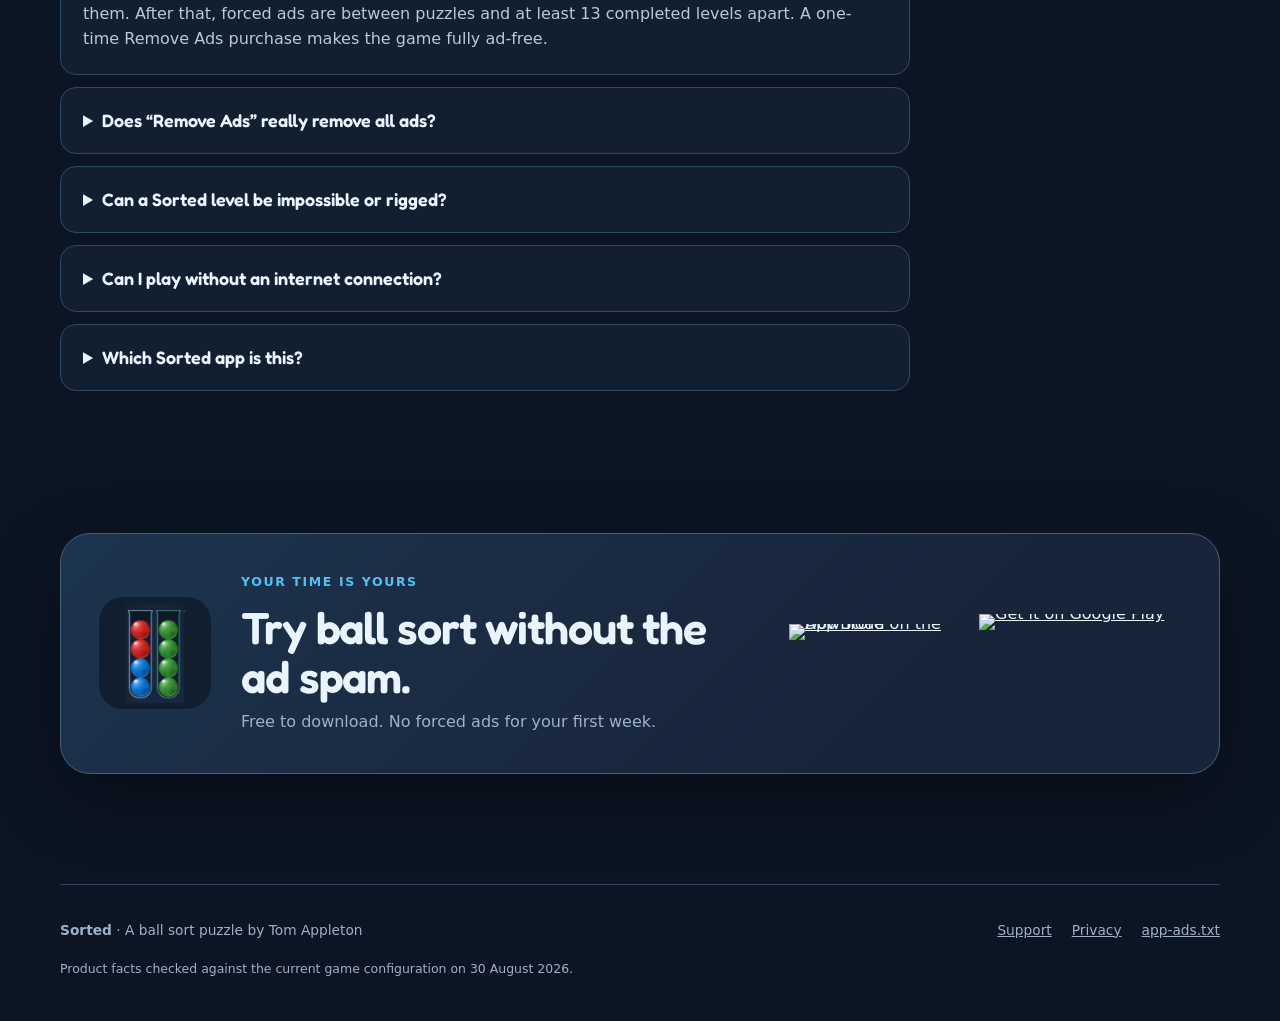
==== commit dbf2d261: "Attribute Apple website installs" ====
--- a/index.html
+++ b/index.html
@@ -9,7 +9,7 @@
   <meta name="robots" content="index,follow,max-image-preview:large,max-snippet:-1,max-video-preview:-1">
   <meta name="msvalidate.01" content="C25B80E7D1BDB212590860220D2B8833">
   <meta name="theme-color" content="#0c1524">
-  <meta name="apple-itunes-app" content="app-id=6759809485">
+  <meta name="apple-itunes-app" content="app-id=6759809485, affiliate-data=pt=128514357&amp;ct=sortedballsortwebsite">
 
   <meta property="og:type" content="website">
   <meta property="og:site_name" content="Sorted Ball Sort">
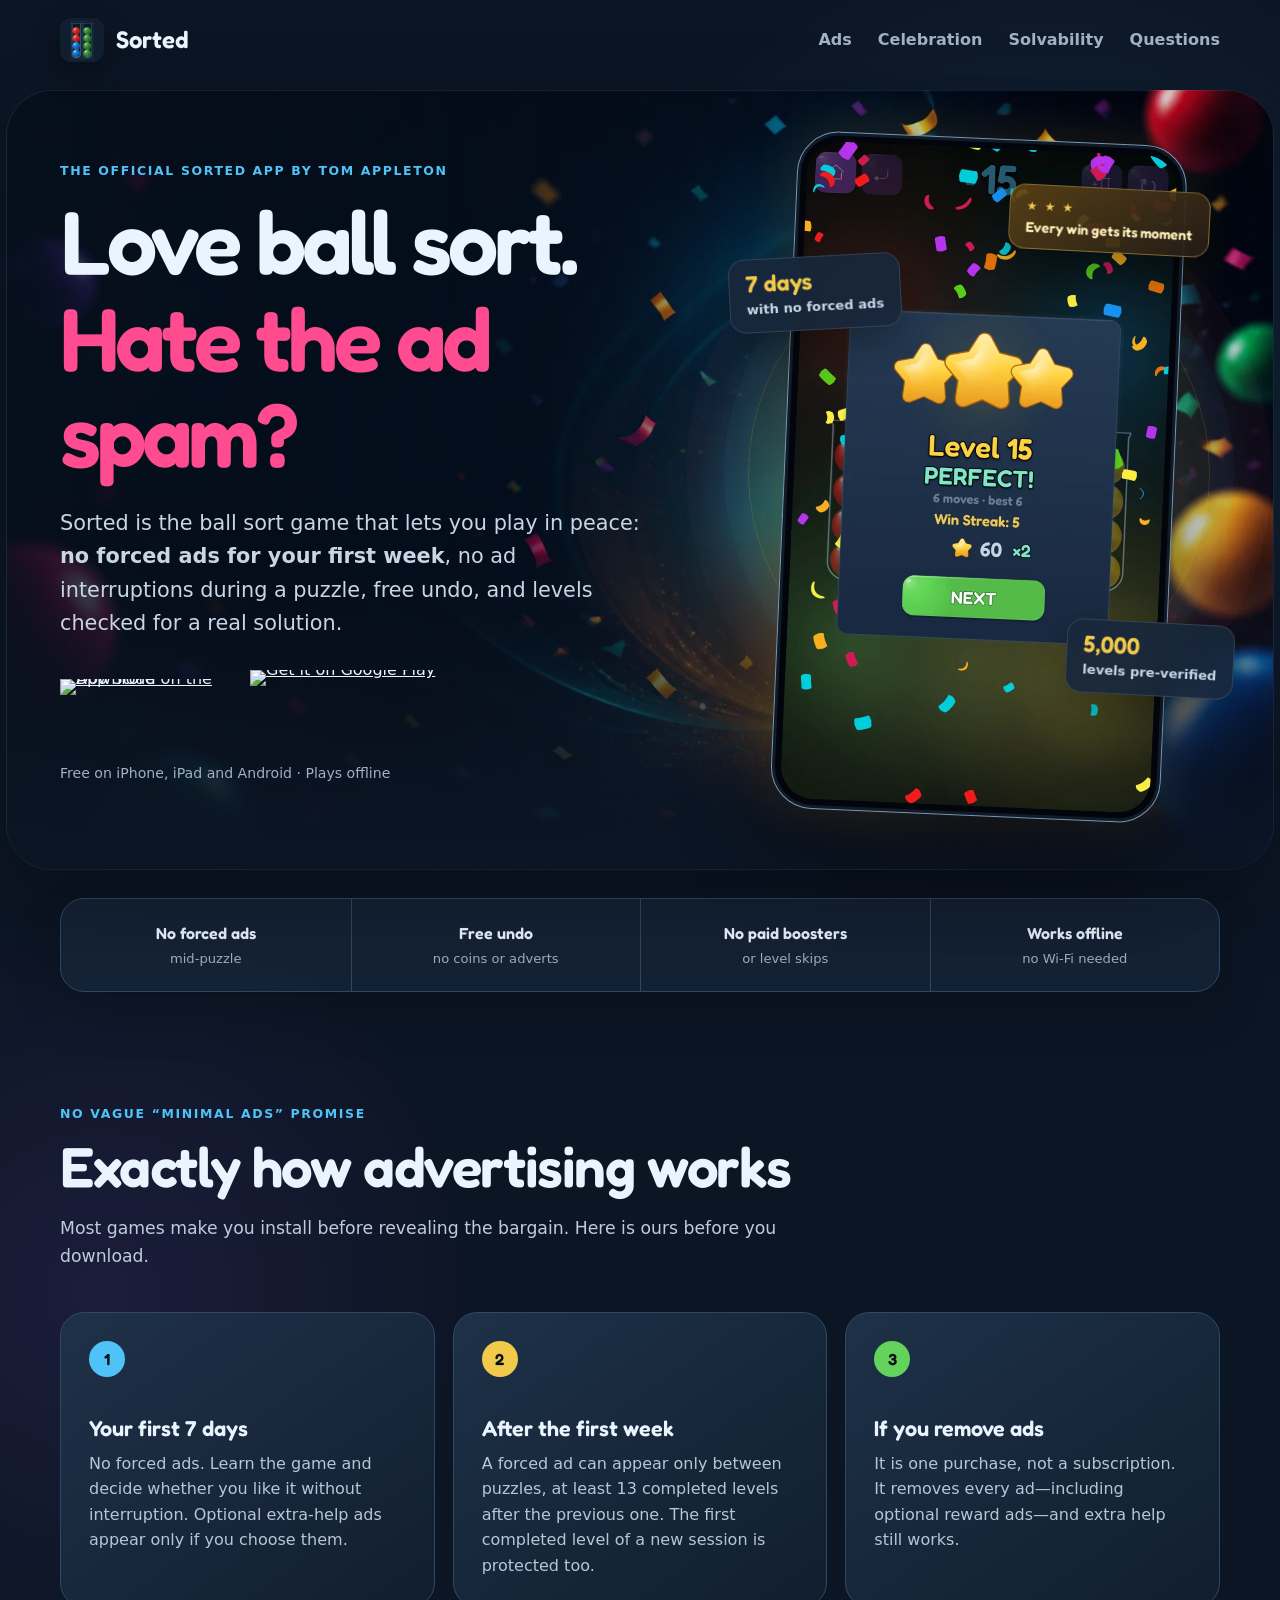
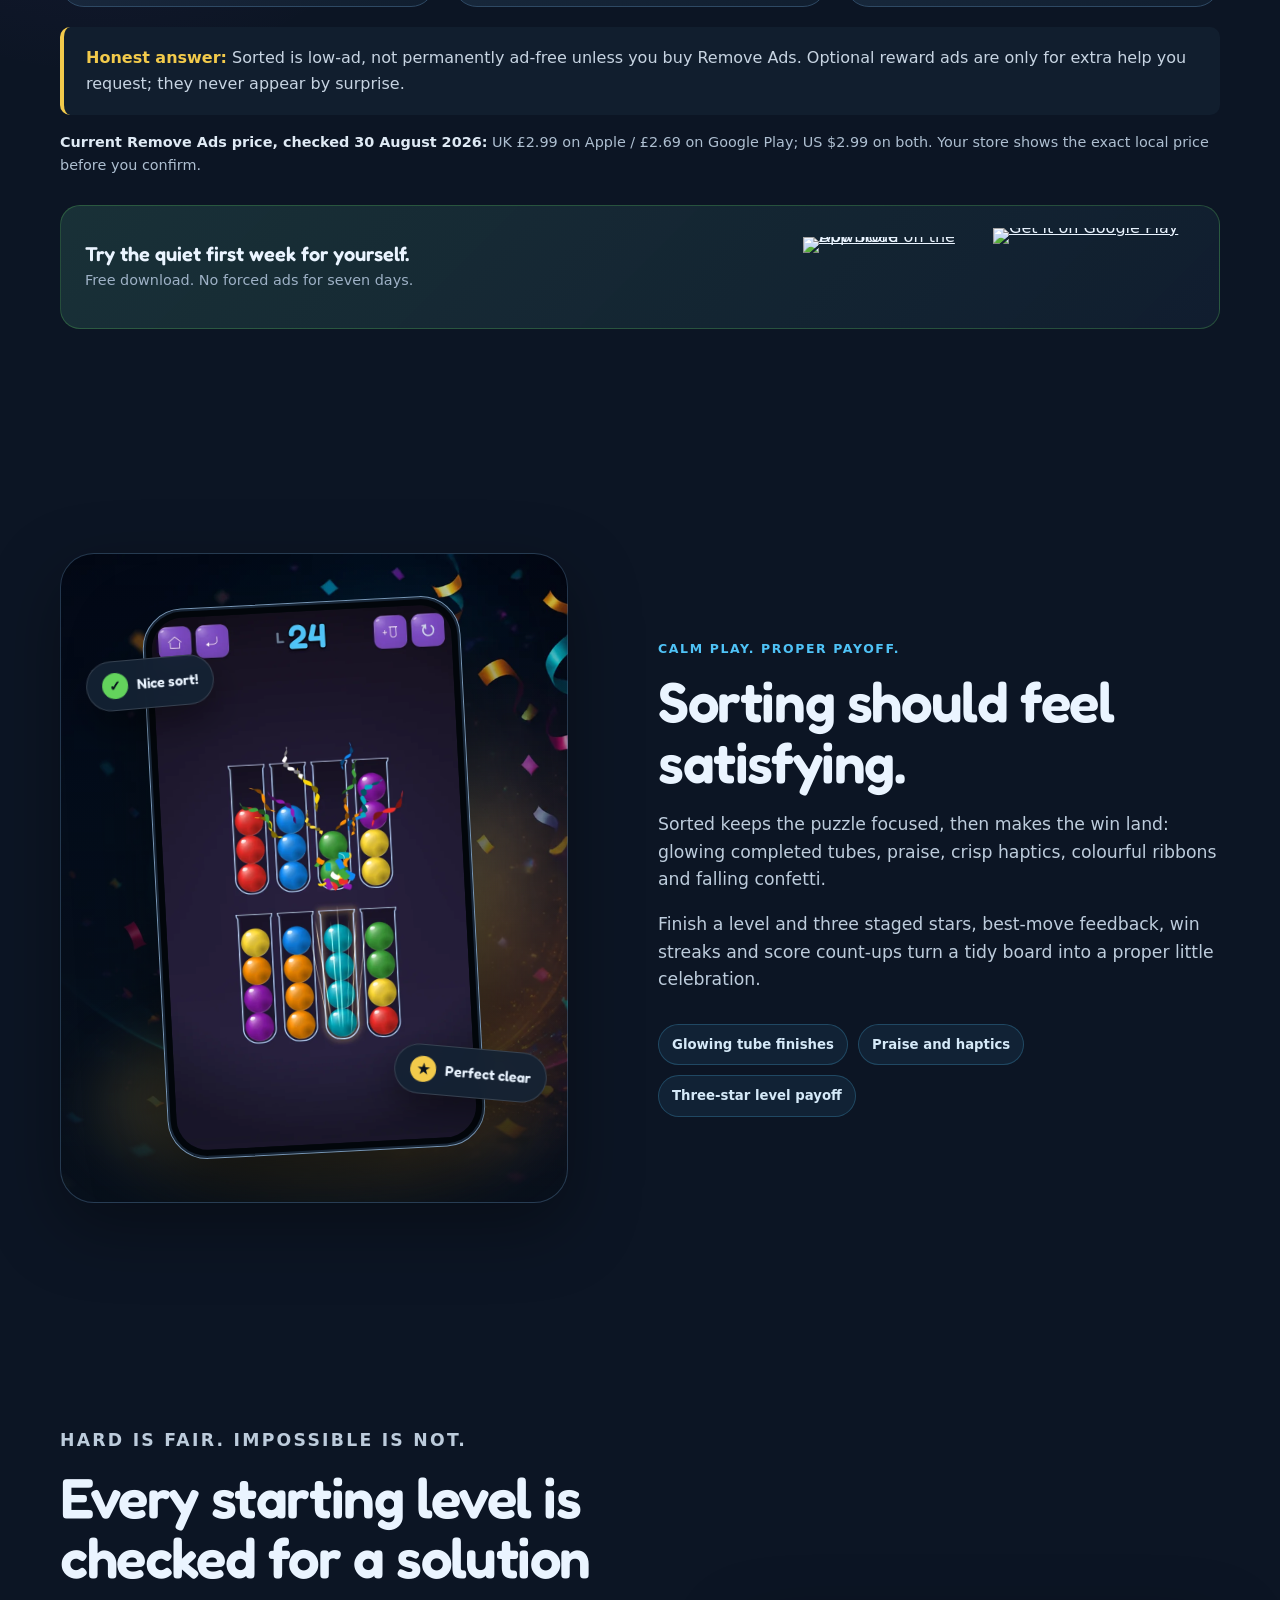
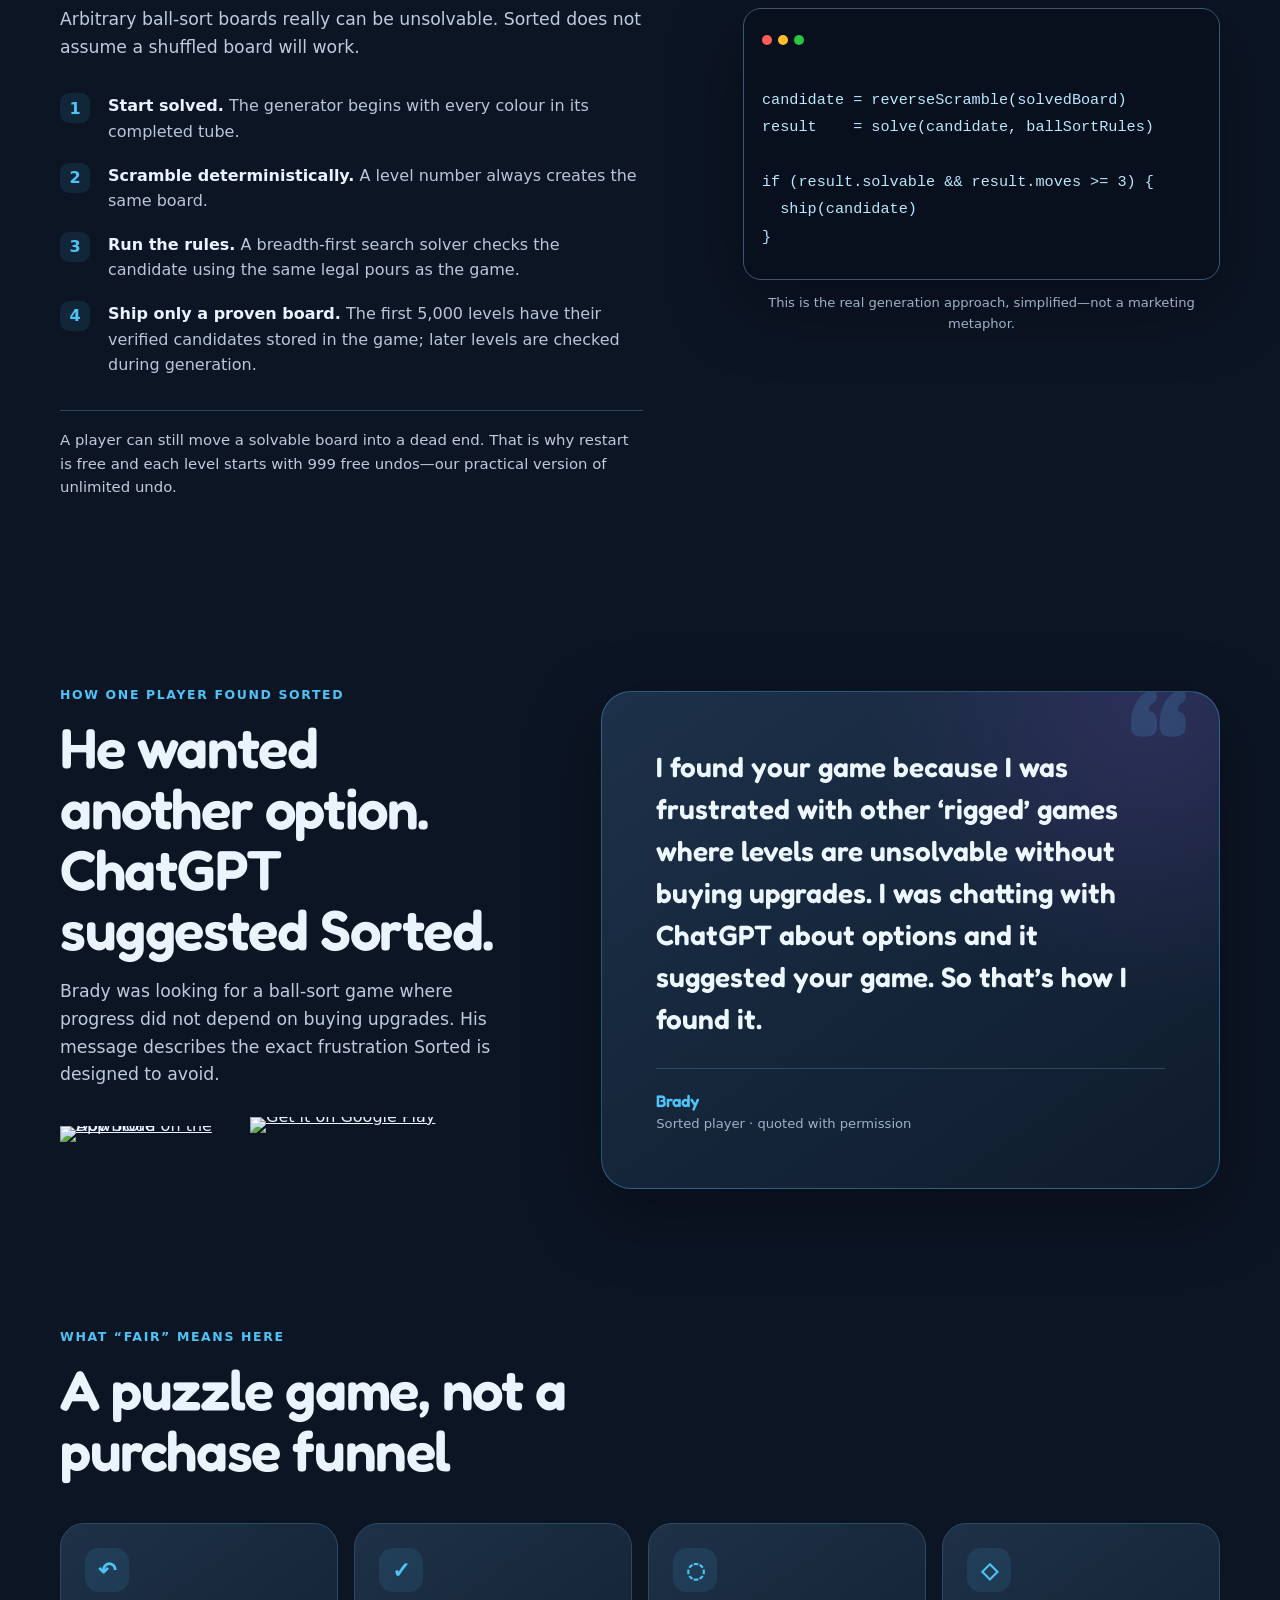
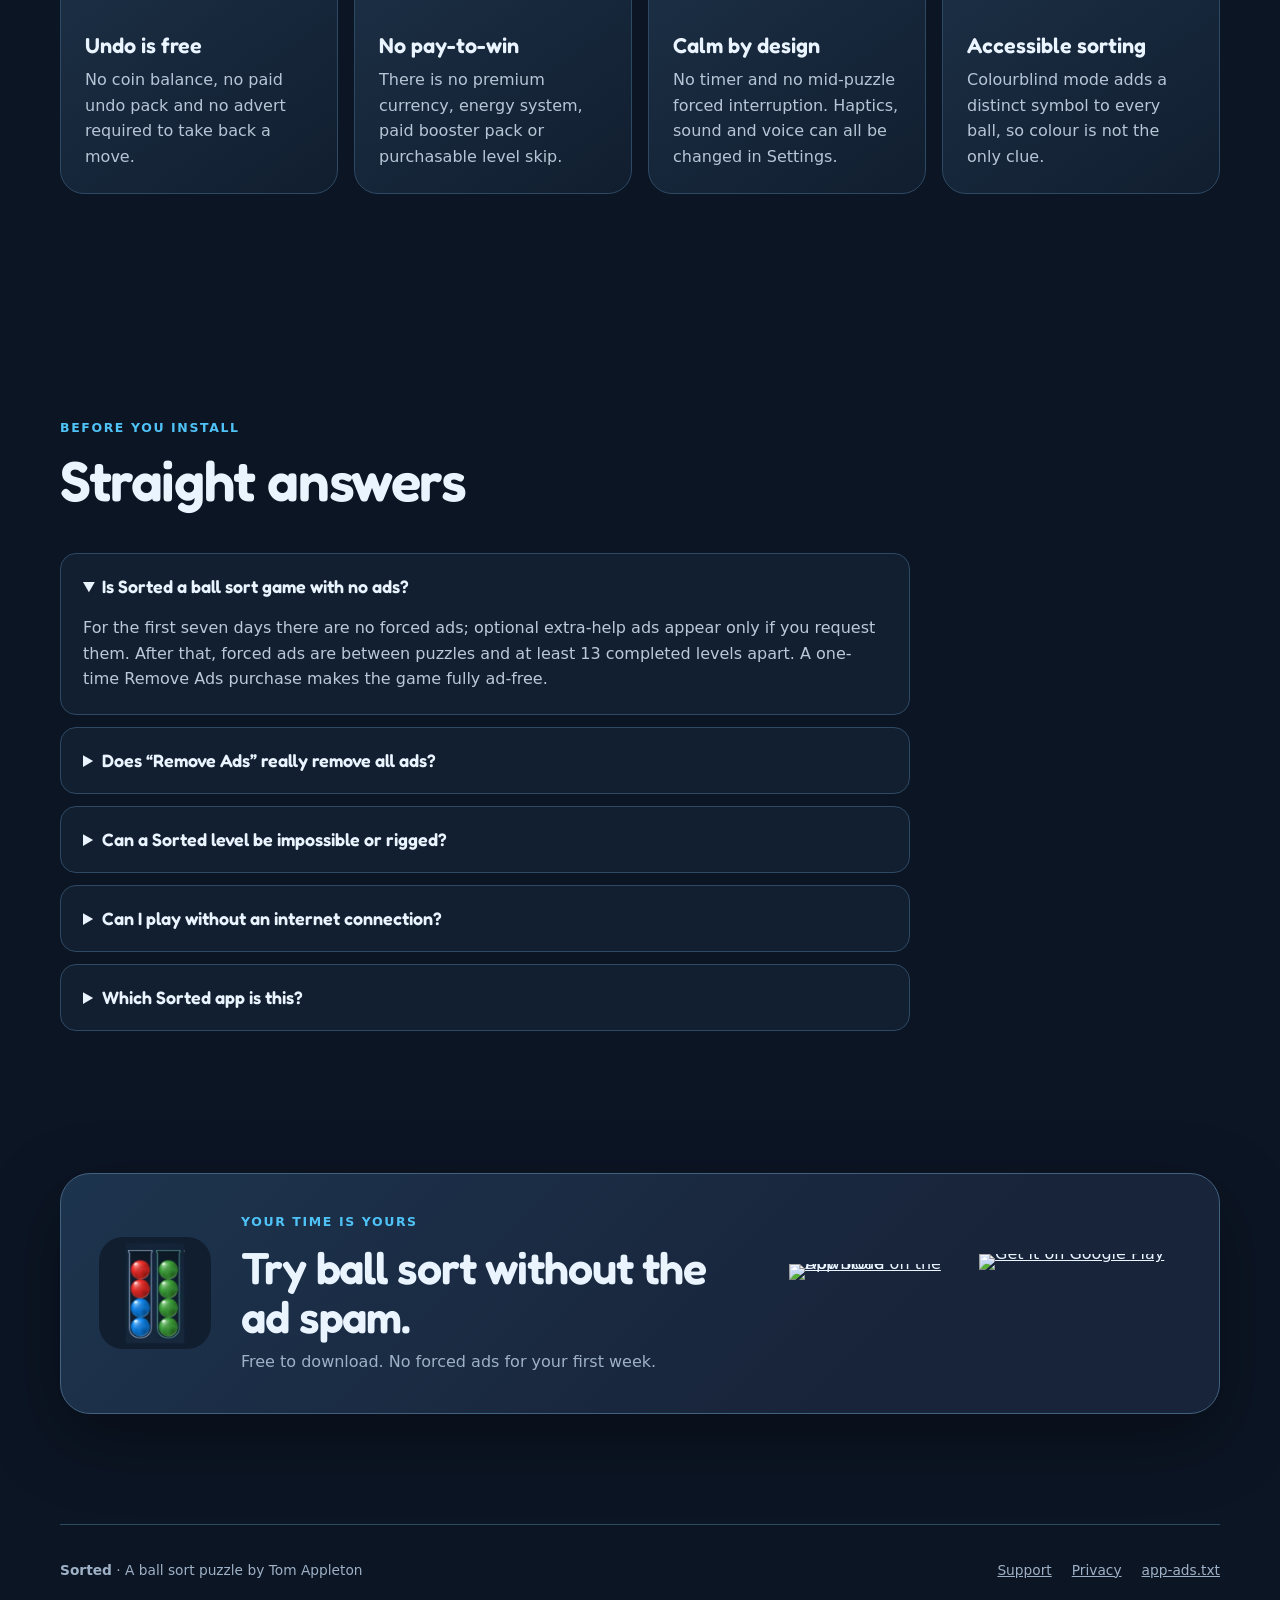
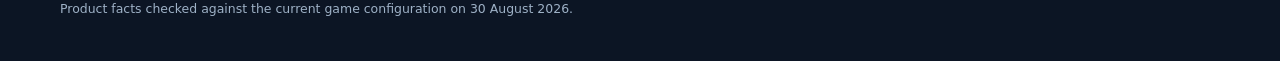
==== commit b491a13a: "Add permitted player discovery story" ====
--- a/index.html
+++ b/index.html
@@ -26,7 +26,7 @@
   <link rel="preload" href="/assets/fredoka-semibold.ttf" as="font" type="font/ttf" crossorigin>
   <link rel="preload" href="/assets/celebration-backdrop-v2.webp" as="image" type="image/webp">
   <link rel="preload" href="/assets/level-complete-celebration-v2.webp" as="image" type="image/webp" fetchpriority="high">
-  <link rel="stylesheet" href="/styles-20260830.css?v=2">
+  <link rel="stylesheet" href="/styles-20260830.css?v=3">
 
   <script type="application/ld+json">
   {
@@ -222,6 +222,28 @@
       </figure>
     </section>
 
+    <section class="section player-story" id="player-story" aria-labelledby="player-story-title">
+      <div class="story-context">
+        <p class="eyebrow">How one player found Sorted</p>
+        <h2 id="player-story-title">He wanted another option. ChatGPT suggested Sorted.</h2>
+        <p>Brady was looking for a ball-sort game where progress did not depend on buying upgrades. His message describes the exact frustration Sorted is designed to avoid.</p>
+        <div class="store-actions" aria-label="Download Sorted after reading Brady's story">
+          <a class="store-badge apple-badge" href="/go/ios/" rel="nofollow" aria-label="Download Sorted on the App Store">
+            <img src="https://toolbox.marketingtools.apple.com/api/badges/download-on-the-app-store/black/en-gb?size=250x83" width="250" height="83" alt="Download on the App Store" loading="lazy">
+          </a>
+          <a class="store-badge play-badge" href="/go/android/" rel="nofollow" aria-label="Get Sorted on Google Play">
+            <img src="https://play.google.com/intl/en_us/badges/static/images/badges/en_badge_web_generic.png" width="646" height="250" alt="Get it on Google Play" loading="lazy">
+          </a>
+        </div>
+      </div>
+      <figure class="player-quote">
+        <blockquote>
+          <p>I found your game because I was frustrated with other &lsquo;rigged&rsquo; games where levels are unsolvable without buying upgrades. I was chatting with ChatGPT about options and it suggested your game. So that&rsquo;s how I found it.</p>
+        </blockquote>
+        <figcaption><strong>Brady</strong><span>Sorted player · quoted with permission</span></figcaption>
+      </figure>
+    </section>
+
     <section class="section fair-section">
       <div class="section-heading narrow">
         <p class="eyebrow">What “fair” means here</p>
--- a/styles-20260830.css
+++ b/styles-20260830.css
@@ -371,6 +371,42 @@
 .code-dot.red { background: #ff5d56; } .code-dot.yellow { background: #ffbd2e; } .code-dot.green { background: #27c840; }
 .code-window pre { overflow-x: auto; margin: 34px 0 10px; color: #b9e8ff; font: 500 clamp(.77rem, 1.5vw, .95rem)/1.8 ui-monospace, SFMono-Regular, Menlo, Consolas, monospace; }
 .code-proof figcaption { margin-top: 12px; color: var(--muted); font-size: .82rem; text-align: center; }
+
+.player-story {
+  display: grid;
+  grid-template-columns: minmax(0, .85fr) minmax(420px, 1.15fr);
+  gap: clamp(40px, 7vw, 84px);
+  align-items: center;
+  padding-top: 58px;
+  padding-bottom: 72px;
+}
+.story-context > p:not(.eyebrow) { max-width: 560px; color: #bdccdc; font-size: 1.08rem; }
+.story-context .store-actions { margin-top: 28px; }
+.player-quote {
+  position: relative;
+  margin: 0;
+  padding: clamp(34px, 5vw, 54px);
+  border: 1px solid rgb(79 195 247 / 34%);
+  border-radius: 30px;
+  background:
+    radial-gradient(circle at 90% 5%, rgb(132 81 205 / 20%), transparent 18rem),
+    linear-gradient(145deg, rgb(29 50 75 / 98%), rgb(15 28 45 / 98%));
+  box-shadow: var(--shadow);
+  overflow: hidden;
+}
+.player-quote::before {
+  content: "“";
+  position: absolute;
+  right: 28px;
+  top: -30px;
+  color: rgb(79 195 247 / 16%);
+  font: 600 10rem/1 "Fredoka", sans-serif;
+}
+.player-quote blockquote { position: relative; z-index: 1; margin: 0; }
+.player-quote blockquote p { margin: 0; color: #edf7ff; font: 600 clamp(1.3rem, 2.3vw, 1.75rem)/1.5 "Fredoka", sans-serif; }
+.player-quote figcaption { display: grid; gap: 1px; margin-top: 28px; padding-top: 22px; border-top: 1px solid var(--panel-border); }
+.player-quote figcaption strong { color: var(--cyan); font: 600 1.05rem/1.3 "Fredoka", sans-serif; }
+.player-quote figcaption span { color: var(--muted); font-size: .82rem; }
 
 .fair-section { padding-top: 60px; }
 .feature-grid { display: grid; grid-template-columns: repeat(4, 1fr); gap: 16px; }
@@ -444,6 +480,7 @@
   .ad-cta { align-items: flex-start; flex-direction: column; }
   .solvable-section { grid-template-columns: 1fr; }
   .code-proof { order: -1; }
+  .player-story { grid-template-columns: 1fr; }
   .final-cta { text-align: center; grid-template-columns: 1fr; justify-items: center; padding: 28px 22px; }
   .final-cta .store-actions { grid-column: auto; justify-content: center; }
   footer { grid-template-columns: 1fr; text-align: center; }
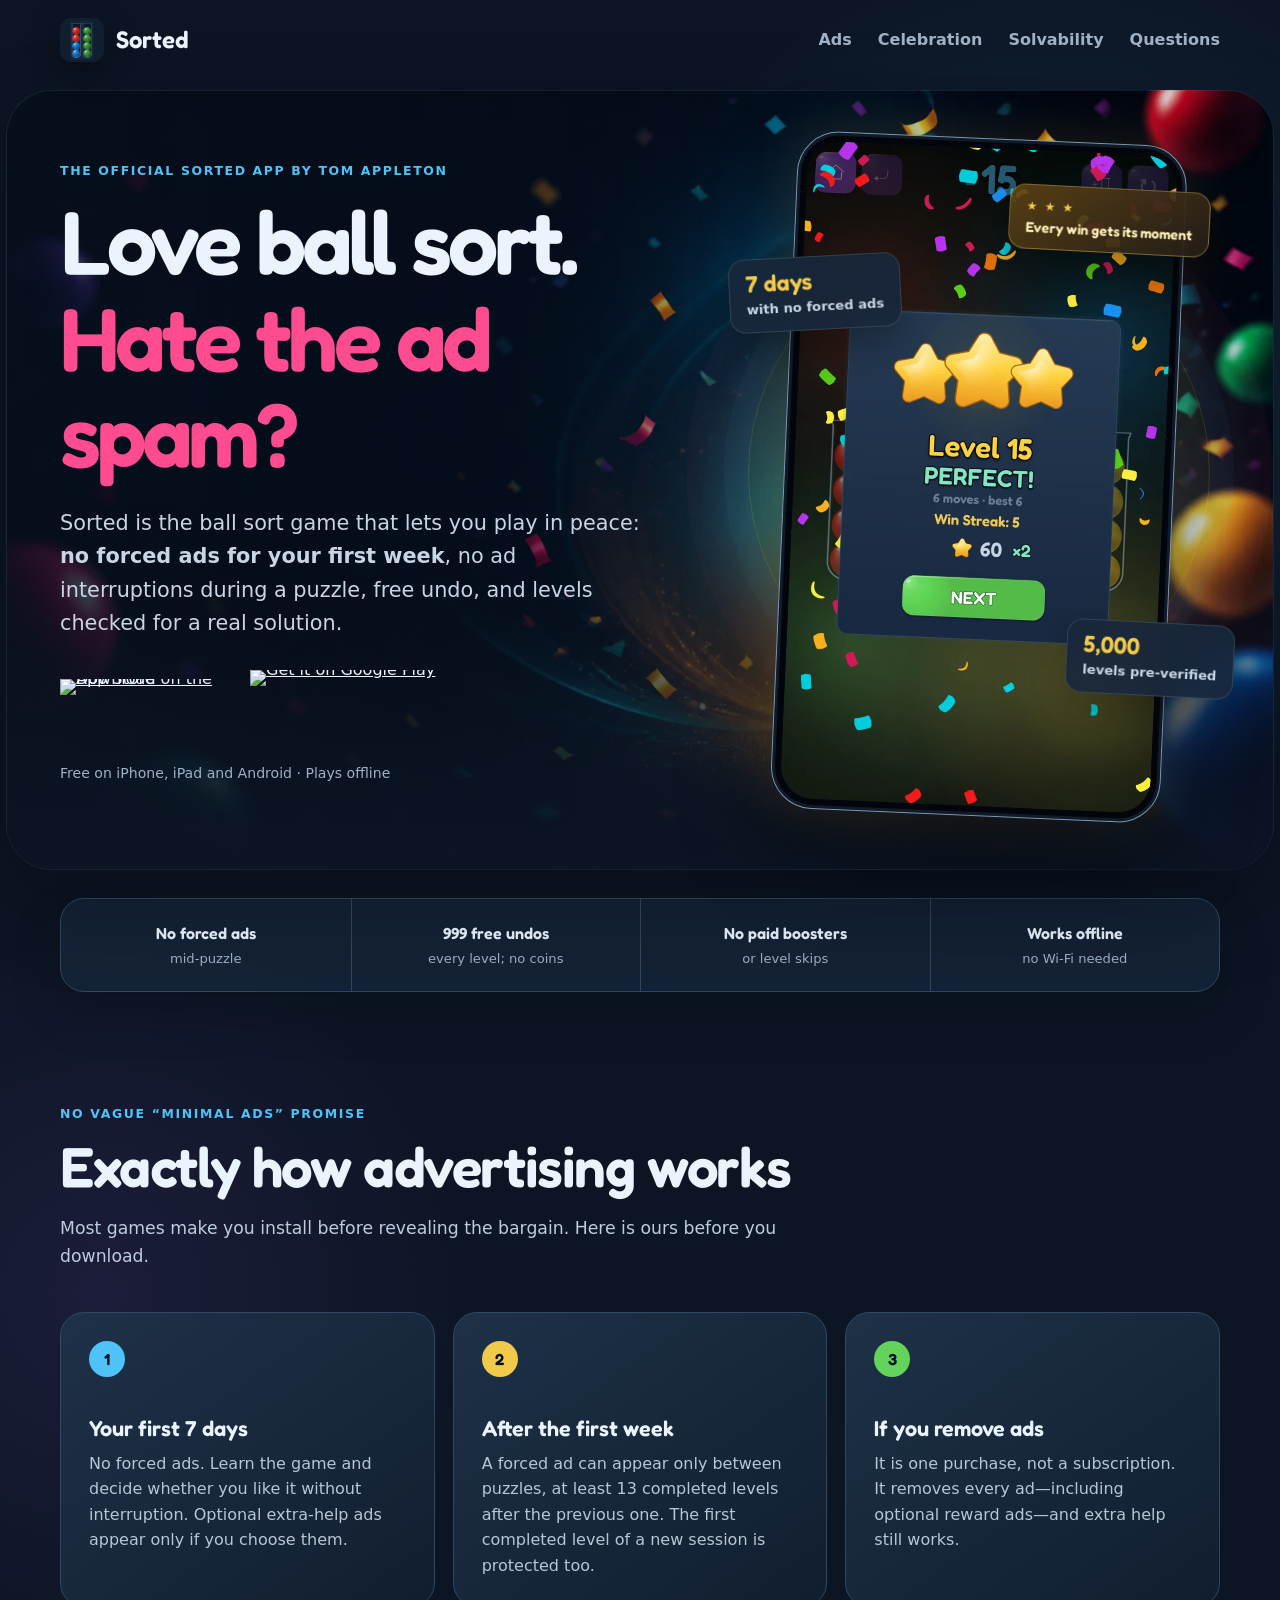
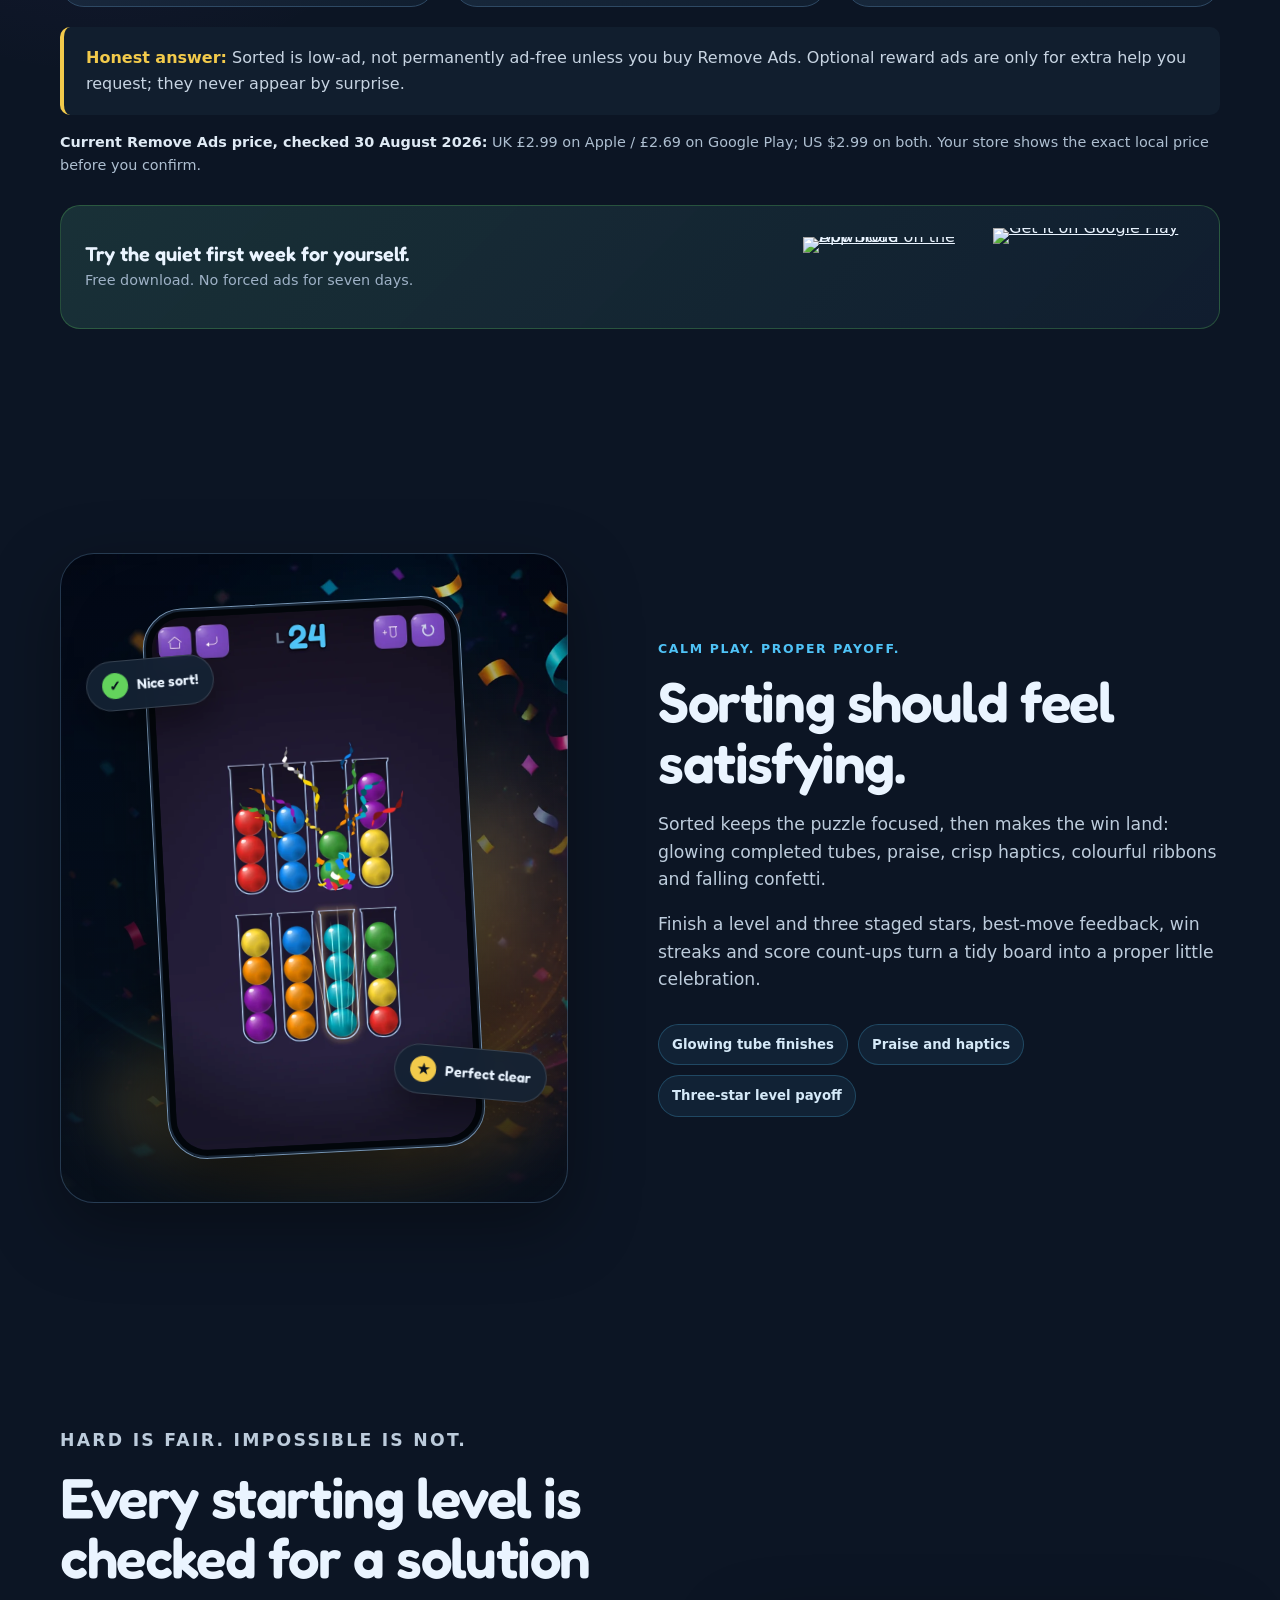
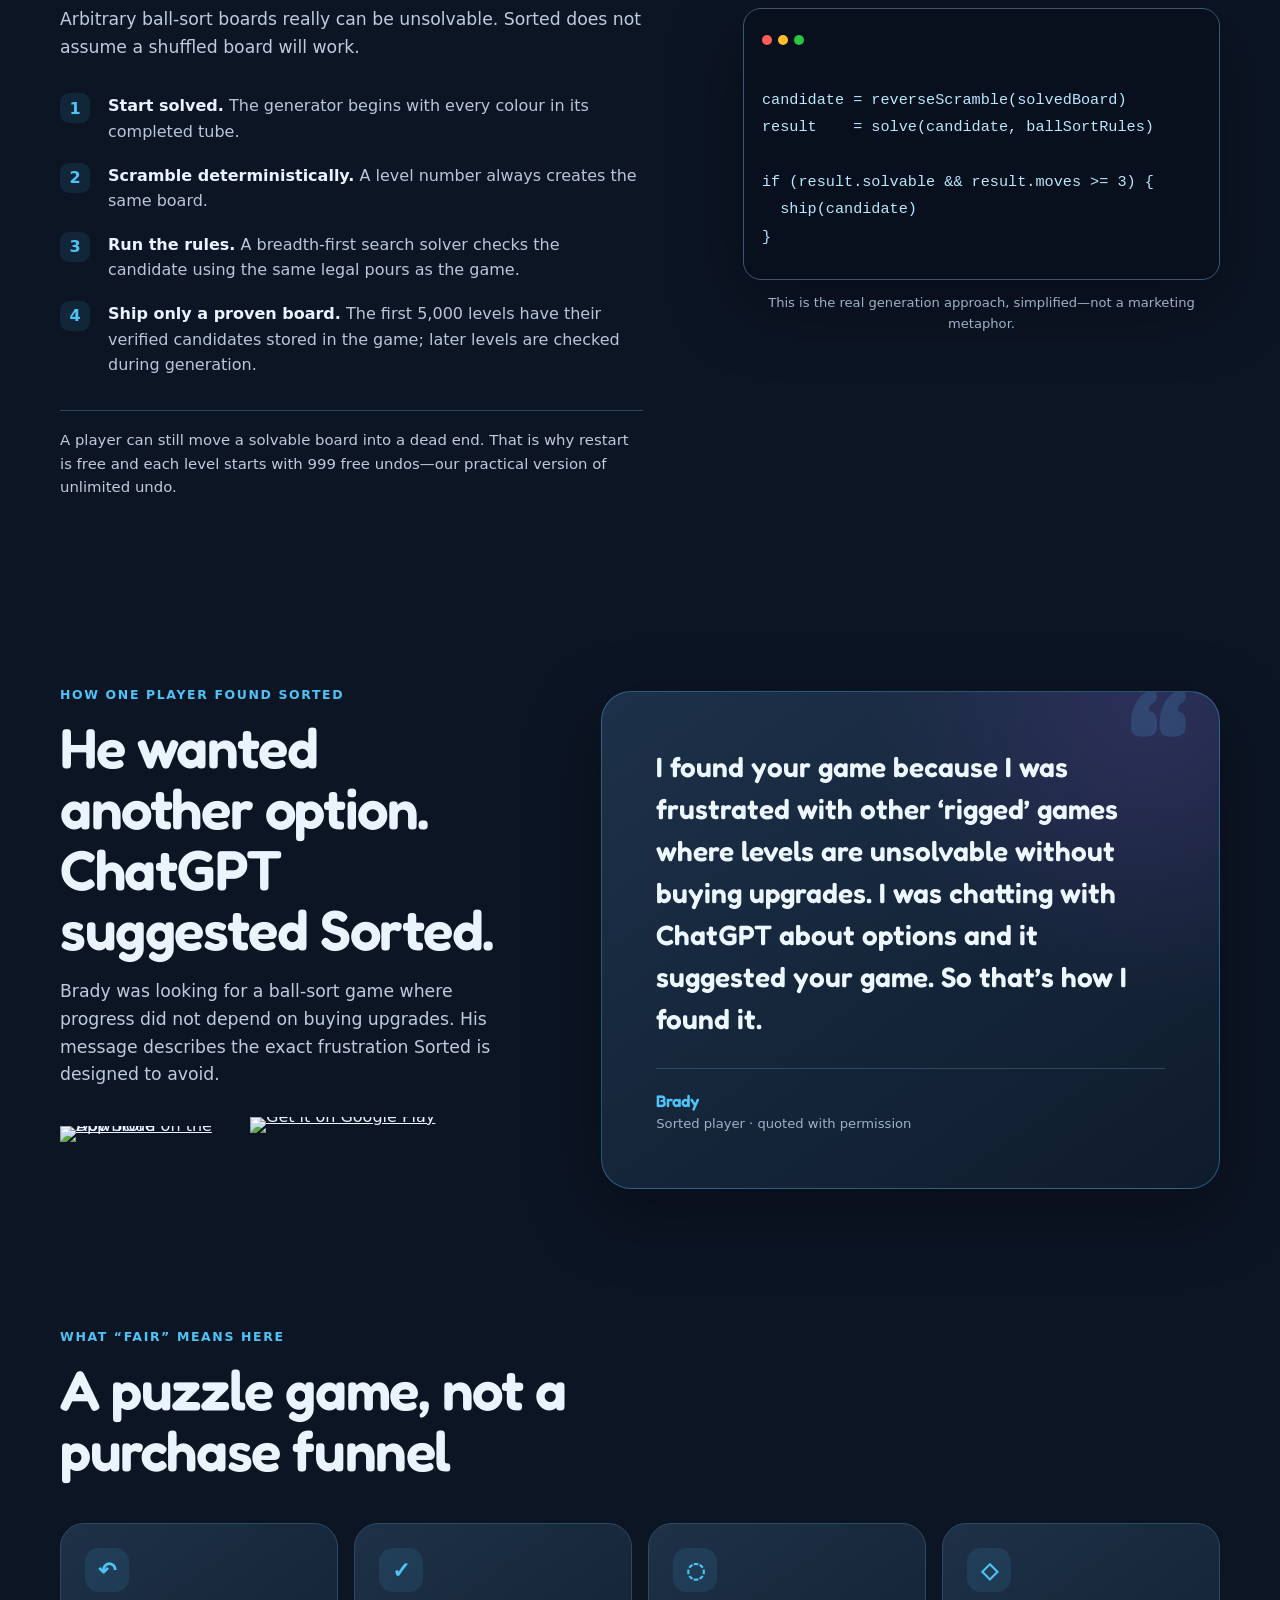
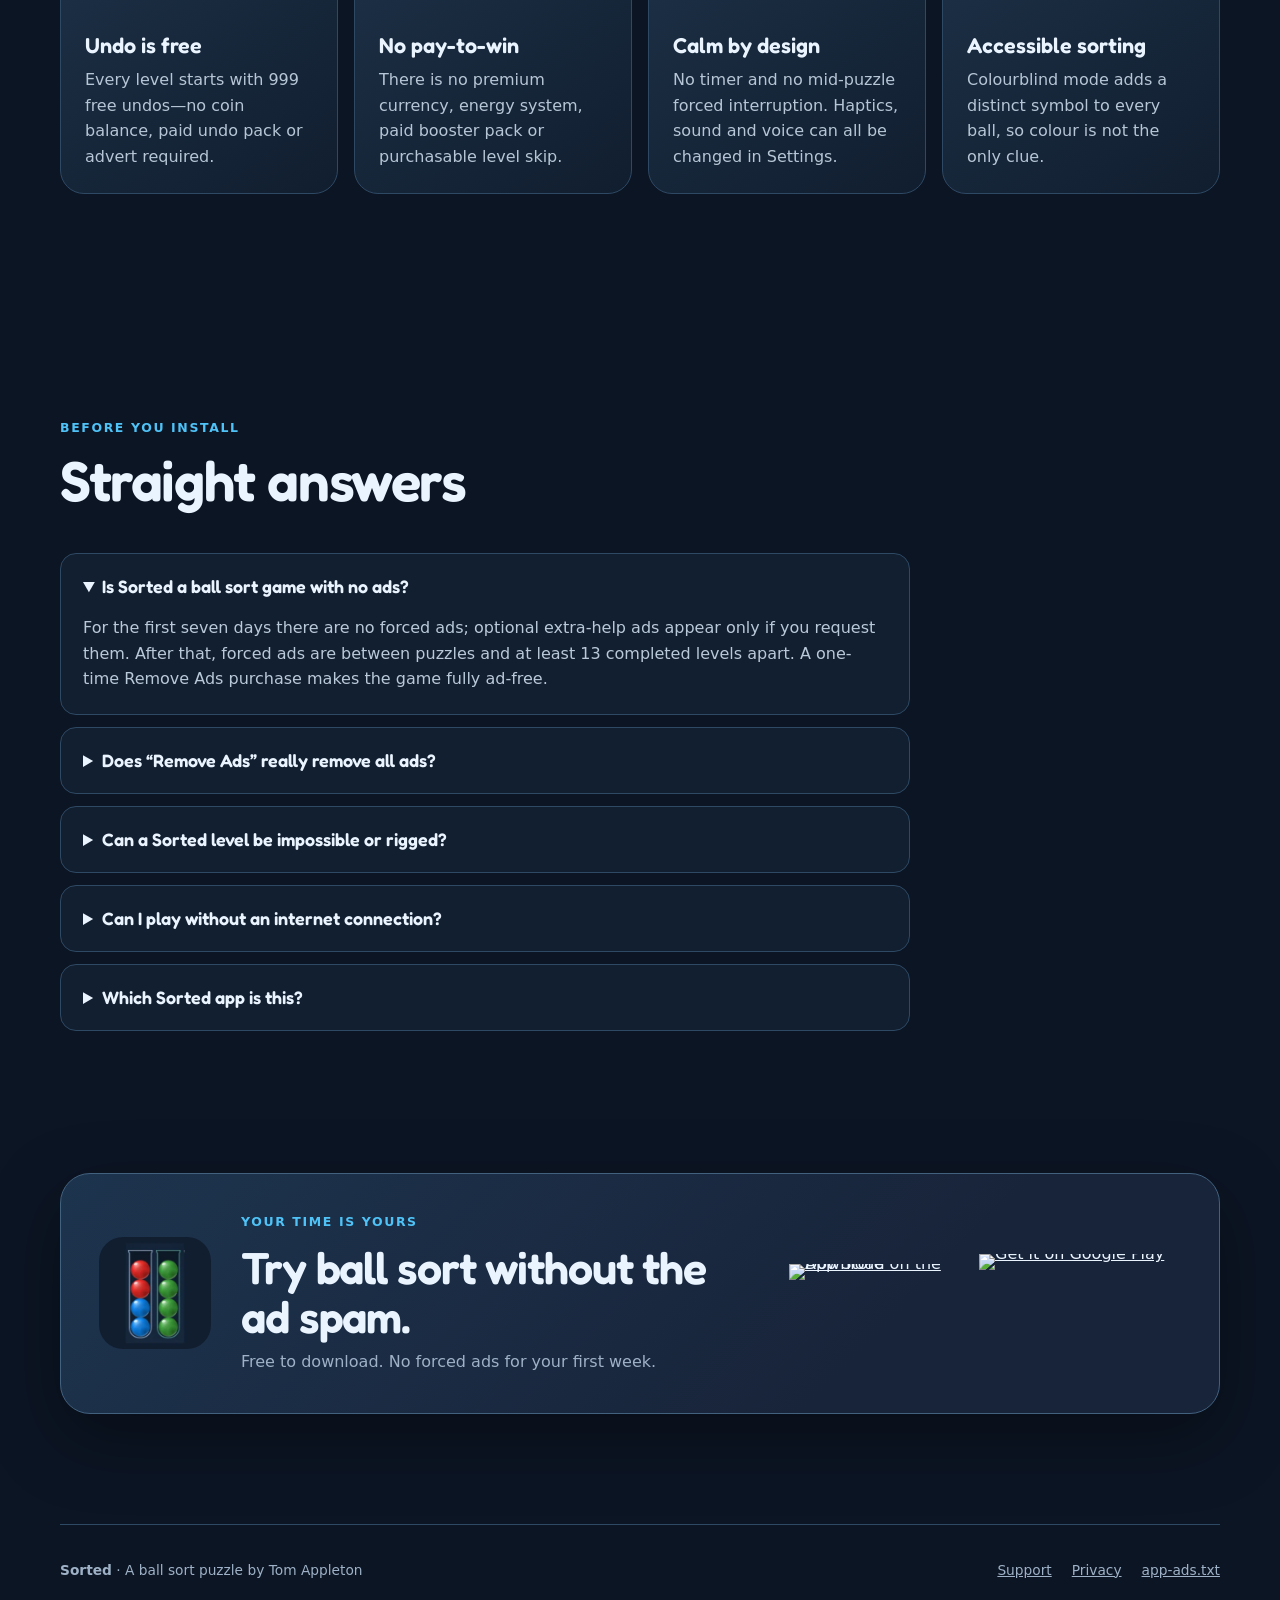
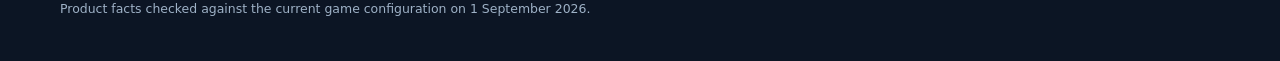
==== commit adcd3153: "Align public product identity and undo claims" ====
--- a/index.html
+++ b/index.html
@@ -33,7 +33,7 @@
     "@context": "https://schema.org",
     "@type": "MobileApplication",
     "name": "Sorted",
-    "alternateName": ["Sorted Ball Sort", "Ball Sort Puzzle: Sorted", "SORTED - ball sort game"],
+    "alternateName": ["Sorted Ball Sort", "Sorted: Ball Sort Puzzle", "Ball Sort Puzzle: Sorted", "SORTED - ball sort game"],
     "description": "A low-ad ball sort puzzle with free undo, solution-checked levels and offline play.",
     "url": "https://sortedballsort.com/",
     "image": "https://sortedballsort.com/assets/sorted-icon.webp",
@@ -57,8 +57,8 @@
       "name": "Tom Appleton"
     },
     "publisher": {
-      "@type": "Organization",
-      "name": "Lodestone Games",
+      "@type": "Person",
+      "name": "Tom Appleton",
       "url": "https://sortedballsort.com/"
     },
     "sameAs": [
@@ -68,8 +68,8 @@
     "featureList": [
       "No forced ads for the first seven days",
       "Forced ads only between puzzles and at least thirteen completed levels apart",
-      "Free undo with no purchase or ad required",
-      "Five thousand pre-verified solvable levels",
+      "Each level starts with 999 free undos",
+      "Five thousand stored pre-verified starting boards; later levels checked during generation",
       "Offline play",
       "Colourblind mode",
       "One-time Remove Ads purchase"
@@ -124,7 +124,7 @@
 
     <section class="trust-strip" aria-label="Key benefits">
       <div><strong>No forced ads</strong><span>mid-puzzle</span></div>
-      <div><strong>Free undo</strong><span>no coins or adverts</span></div>
+      <div><strong>999 free undos</strong><span>every level; no coins</span></div>
       <div><strong>No paid boosters</strong><span>or level skips</span></div>
       <div><strong>Works offline</strong><span>no Wi-Fi needed</span></div>
     </section>
@@ -250,7 +250,7 @@
         <h2>A puzzle game, not a purchase funnel</h2>
       </div>
       <div class="feature-grid">
-        <article><span aria-hidden="true">↶</span><h3>Undo is free</h3><p>No coin balance, no paid undo pack and no advert required to take back a move.</p></article>
+        <article><span aria-hidden="true">↶</span><h3>Undo is free</h3><p>Every level starts with 999 free undos—no coin balance, paid undo pack or advert required.</p></article>
         <article><span aria-hidden="true">✓</span><h3>No pay-to-win</h3><p>There is no premium currency, energy system, paid booster pack or purchasable level skip.</p></article>
         <article><span aria-hidden="true">◌</span><h3>Calm by design</h3><p>No timer and no mid-puzzle forced interruption. Haptics, sound and voice can all be changed in Settings.</p></article>
         <article><span aria-hidden="true">◇</span><h3>Accessible sorting</h3><p>Colourblind mode adds a distinct symbol to every ball, so colour is not the only clue.</p></article>
@@ -307,7 +307,7 @@
       <a href="https://lodestonegames.github.io/">Privacy</a>
       <a href="/app-ads.txt">app-ads.txt</a>
     </div>
-    <p>Product facts checked against the current game configuration on 30 August 2026.</p>
+    <p>Product facts checked against the current game configuration on 1 September 2026.</p>
   </footer>
   <!-- Cloudflare Web Analytics -->
   <script type="module" src="https://static.cloudflareinsights.com/beacon.min.js" data-cf-beacon='{"token":"e6c3c8dfeed9445b9e9b5ae4e7beff95"}'></script>
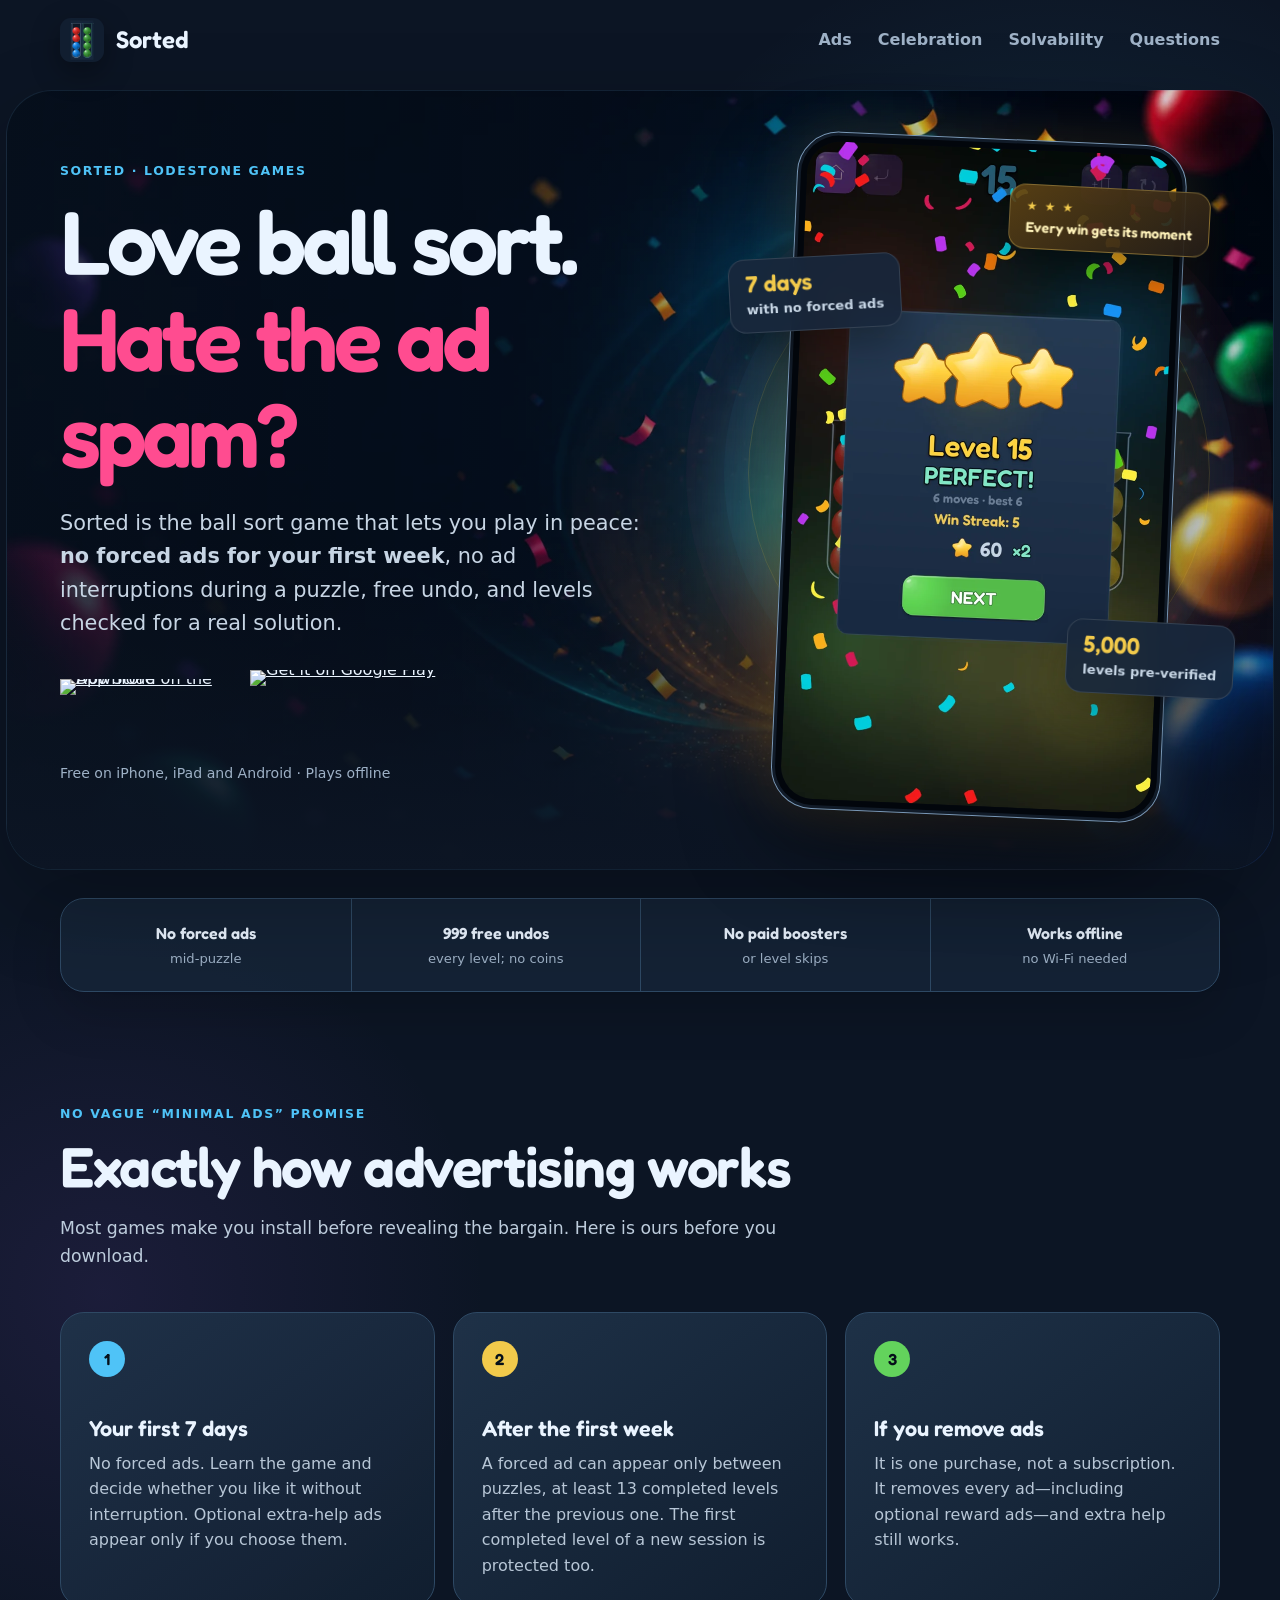
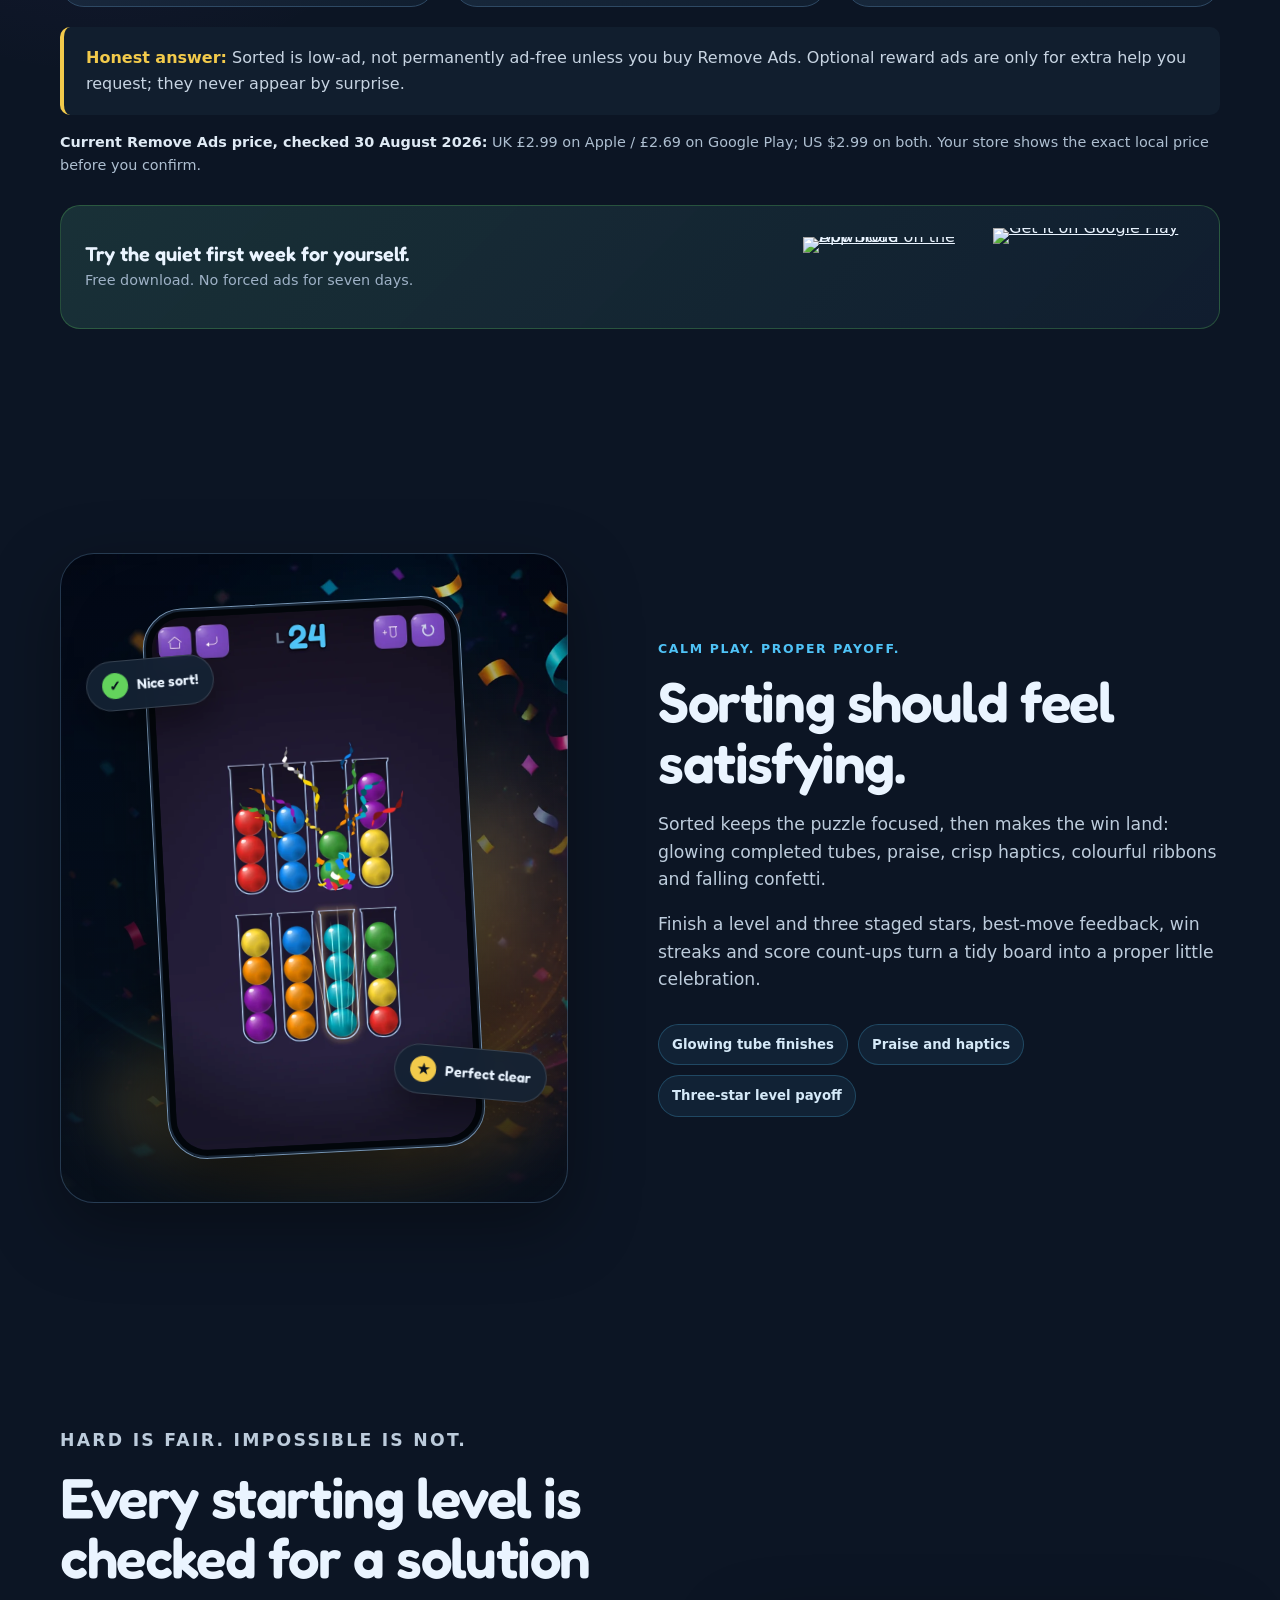
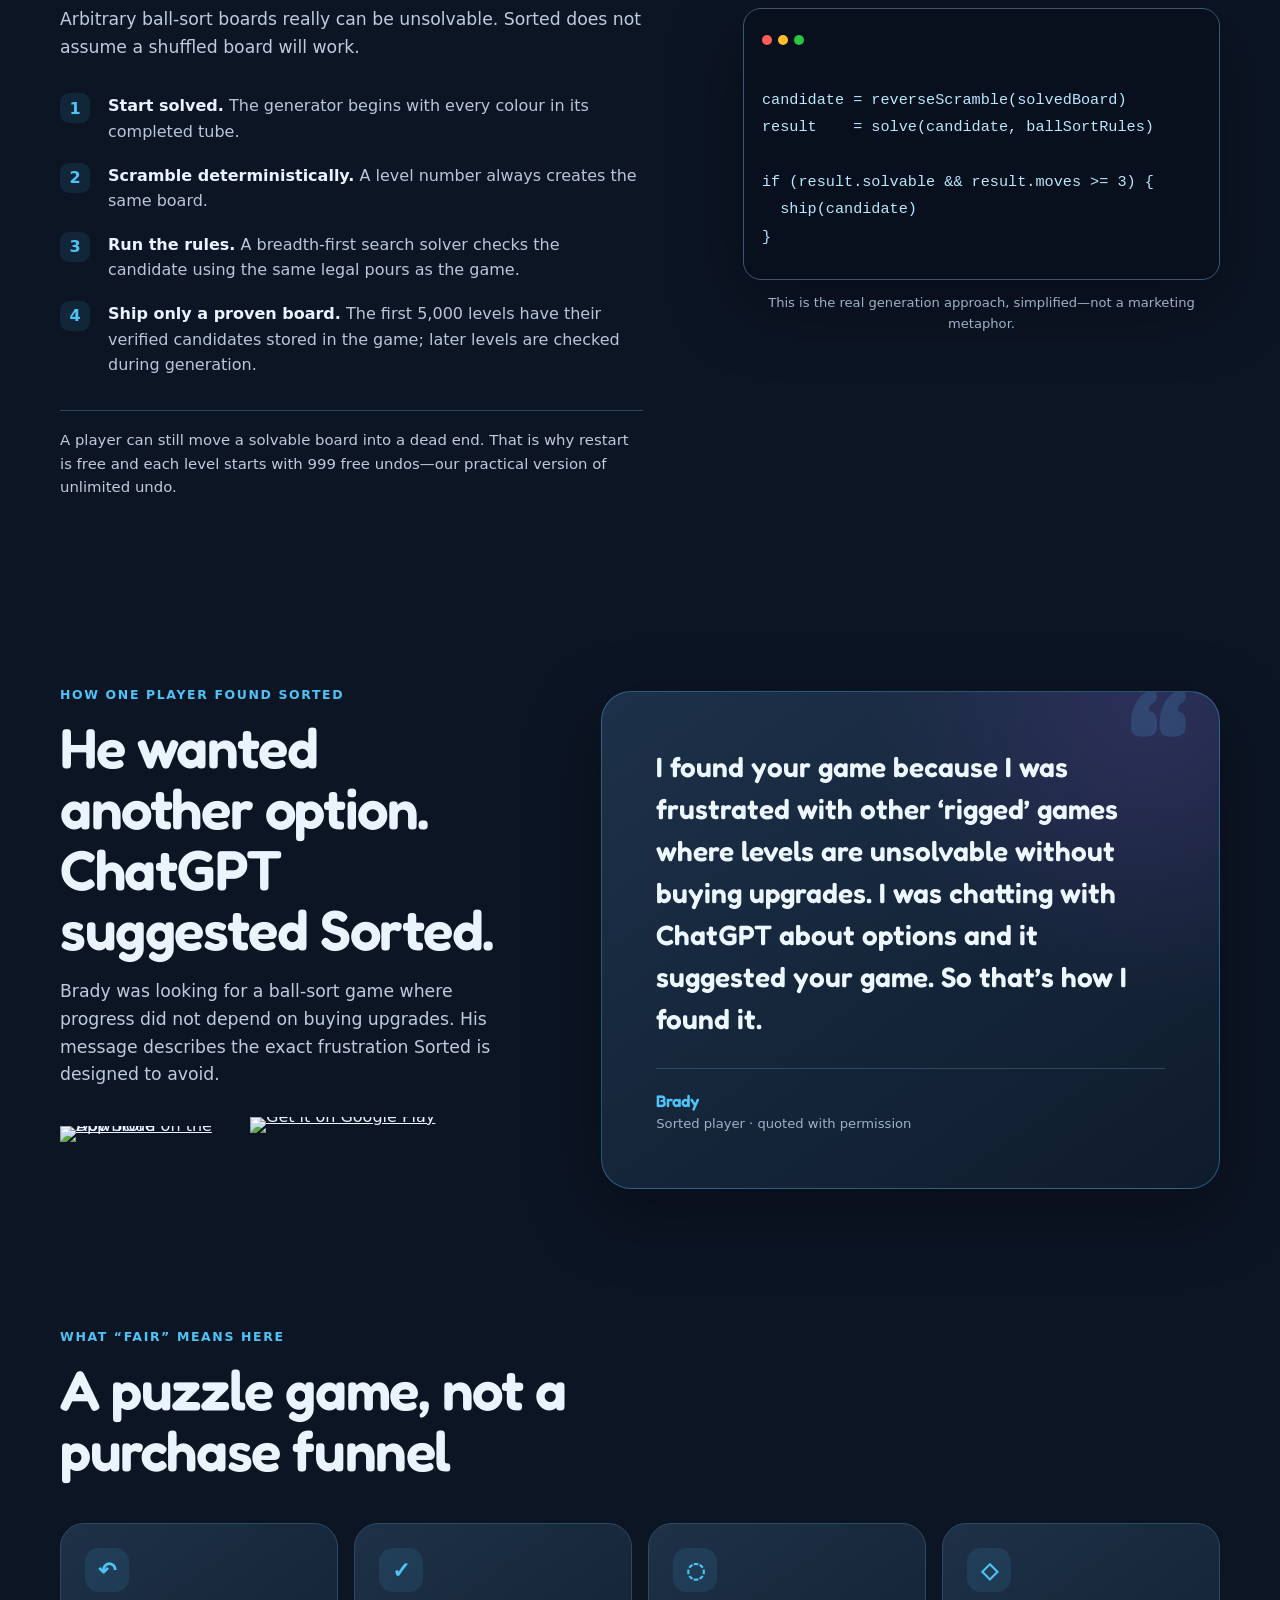
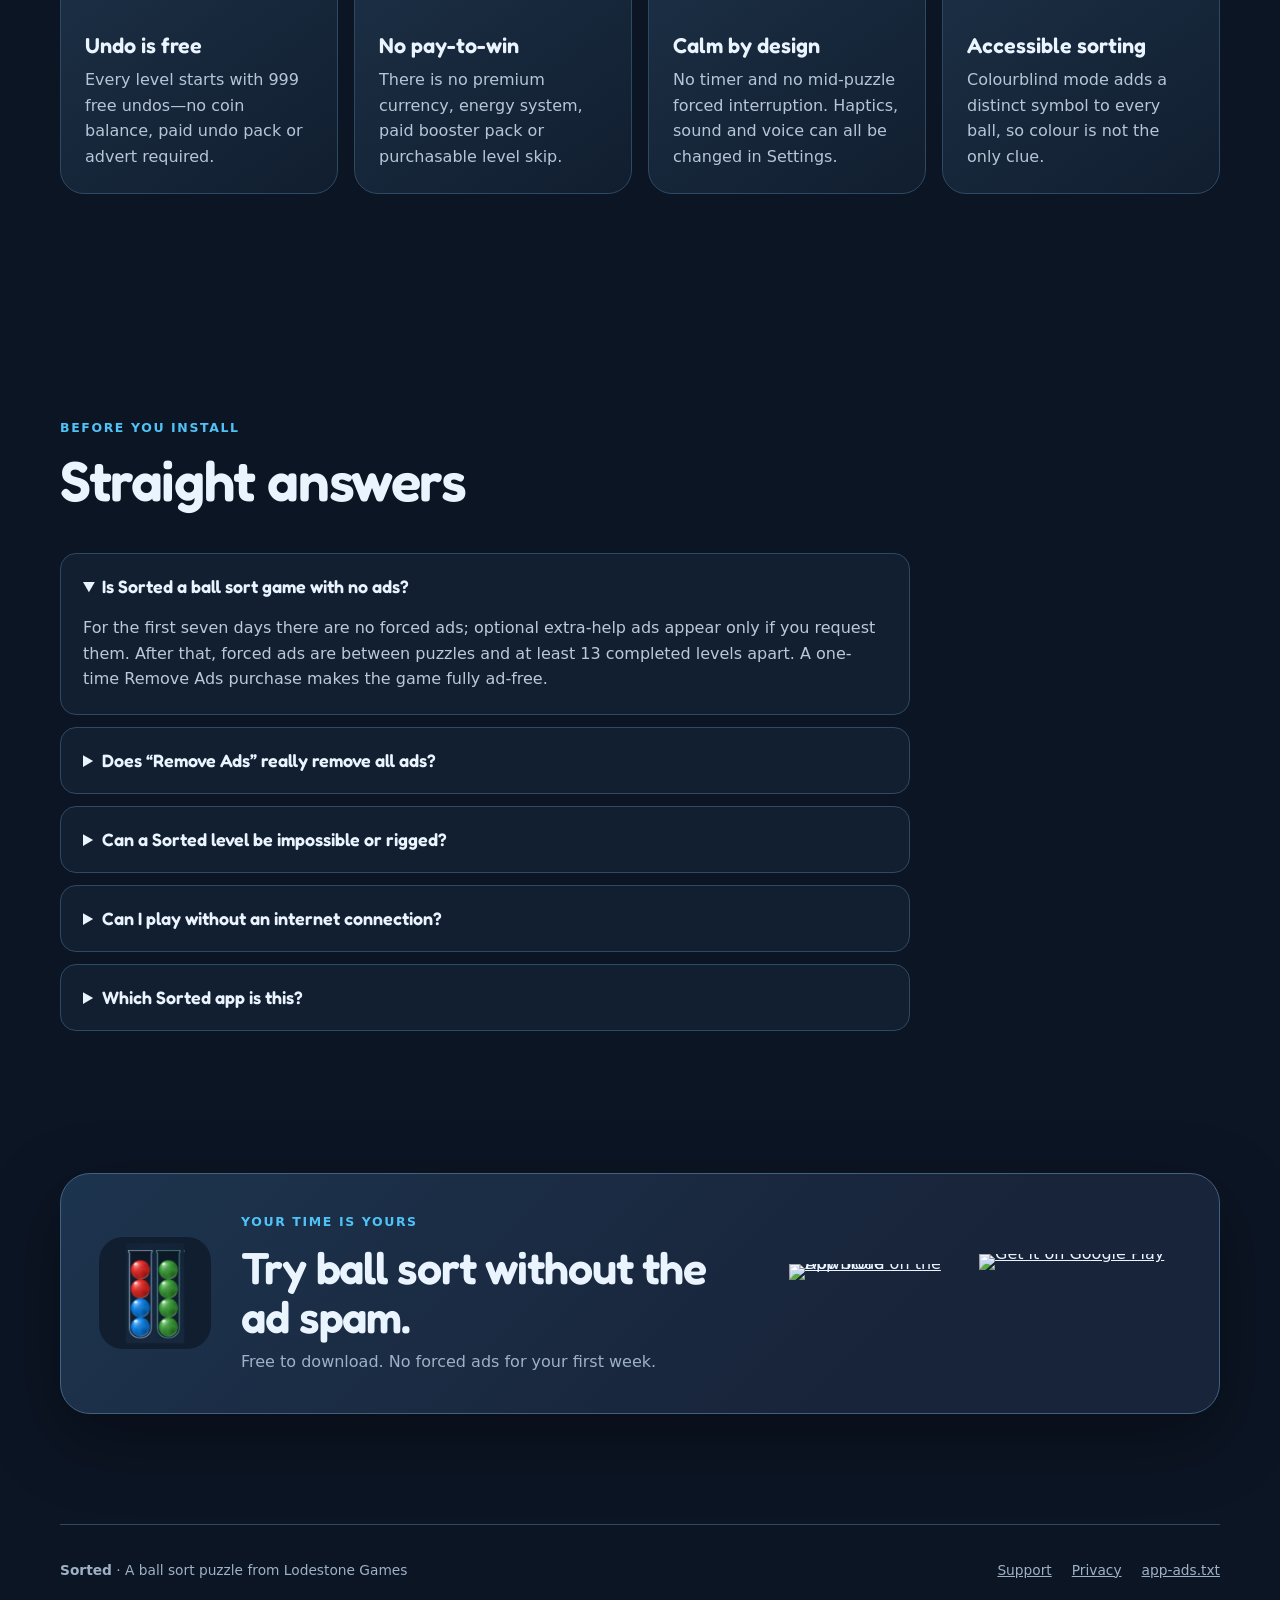
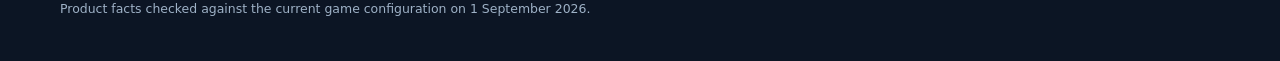
==== commit 32c4cf7f: "Use Lodestone Games as Sorted website studio identity" ====
--- a/index.html
+++ b/index.html
@@ -52,13 +52,9 @@
       "priceCurrency": "USD",
       "description": "Free download with an optional one-time Remove Ads purchase"
     },
-    "author": {
-      "@type": "Person",
-      "name": "Tom Appleton"
-    },
     "publisher": {
-      "@type": "Person",
-      "name": "Tom Appleton",
+      "@type": "Organization",
+      "name": "Lodestone Games",
       "url": "https://sortedballsort.com/"
     },
     "sameAs": [
@@ -97,7 +93,7 @@
     <section class="hero">
       <div class="hero-backdrop" aria-hidden="true"></div>
       <div class="hero-copy">
-        <p class="eyebrow">The official Sorted app by Tom Appleton</p>
+        <p class="eyebrow">Sorted · Lodestone Games</p>
         <h1>Love ball sort.<br><span>Hate the ad spam?</span></h1>
         <p class="lede">Sorted is the ball sort game that lets you play in peace: <strong>no forced ads for your first week</strong>, no ad interruptions during a puzzle, free undo, and levels checked for a real solution.</p>
         <div class="store-actions" aria-label="Download Sorted">
@@ -281,7 +277,7 @@
         </details>
         <details>
           <summary>Which Sorted app is this?</summary>
-          <p>This is the official game by Tom Appleton: Apple App Store ID <code>6759809485</code> and Android package <code>com.infinitygames.ballsort</code>.</p>
+          <p>This is the official Sorted game from Lodestone Games: Apple App Store ID <code>6759809485</code> and Android package <code>com.infinitygames.ballsort</code>.</p>
         </details>
       </div>
     </section>
@@ -301,7 +297,7 @@
   </main>
 
   <footer>
-    <div><strong>Sorted</strong> · A ball sort puzzle by Tom Appleton</div>
+    <div><strong>Sorted</strong> · A ball sort puzzle from Lodestone Games</div>
     <div class="footer-links">
       <a href="https://lodestonegames.github.io/support.html">Support</a>
       <a href="https://lodestonegames.github.io/">Privacy</a>
